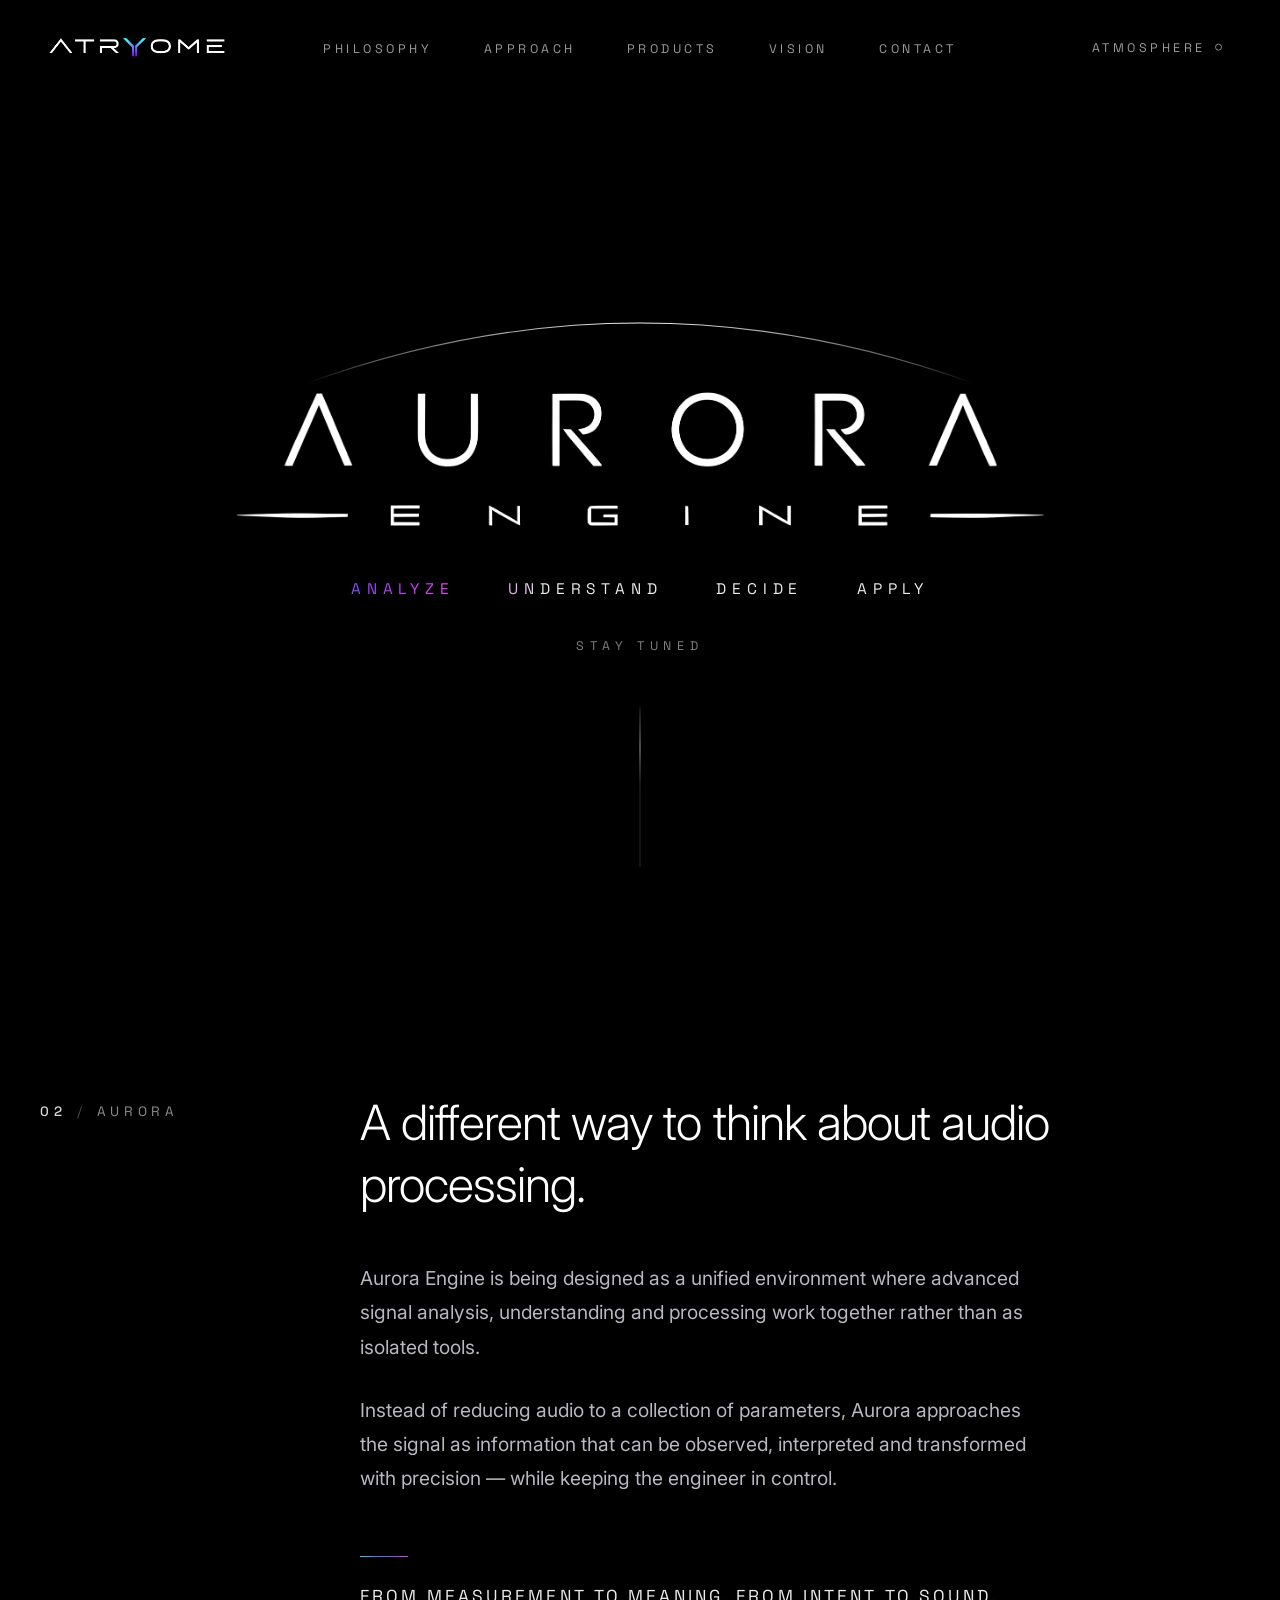
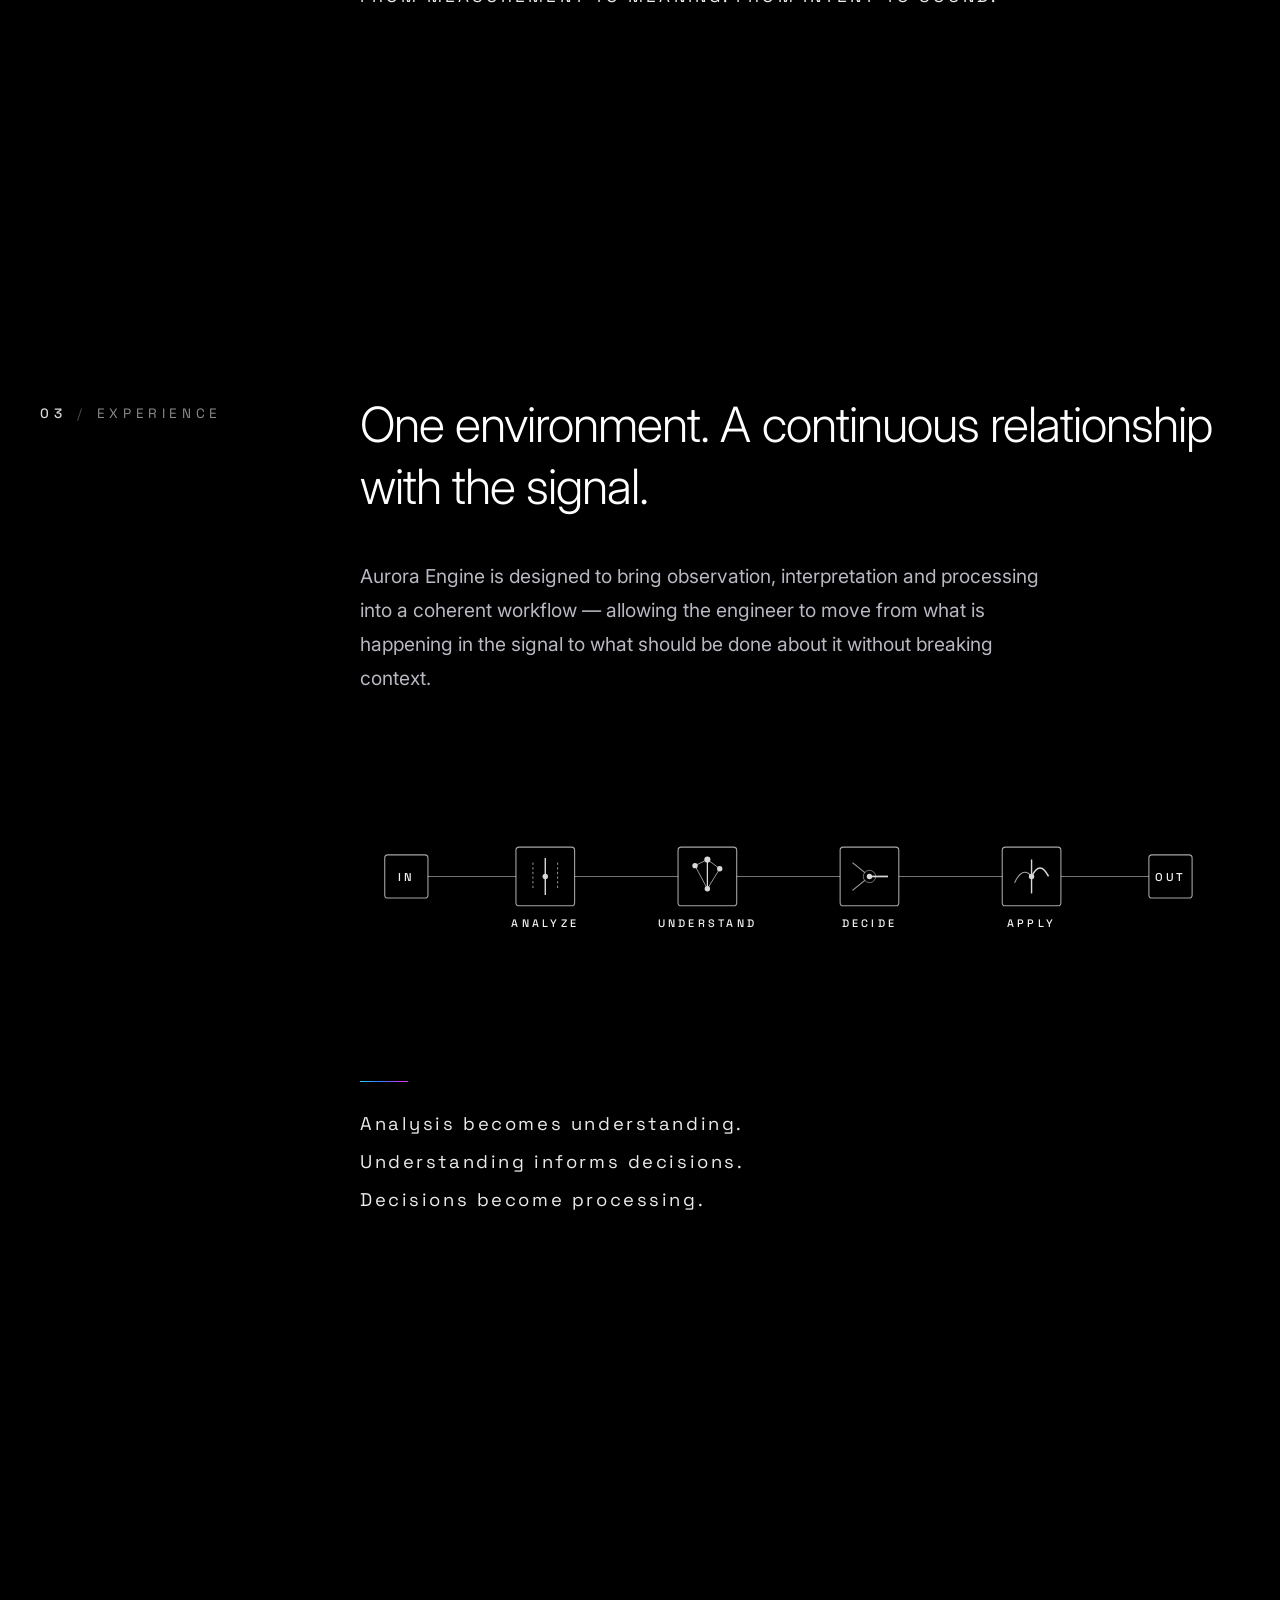
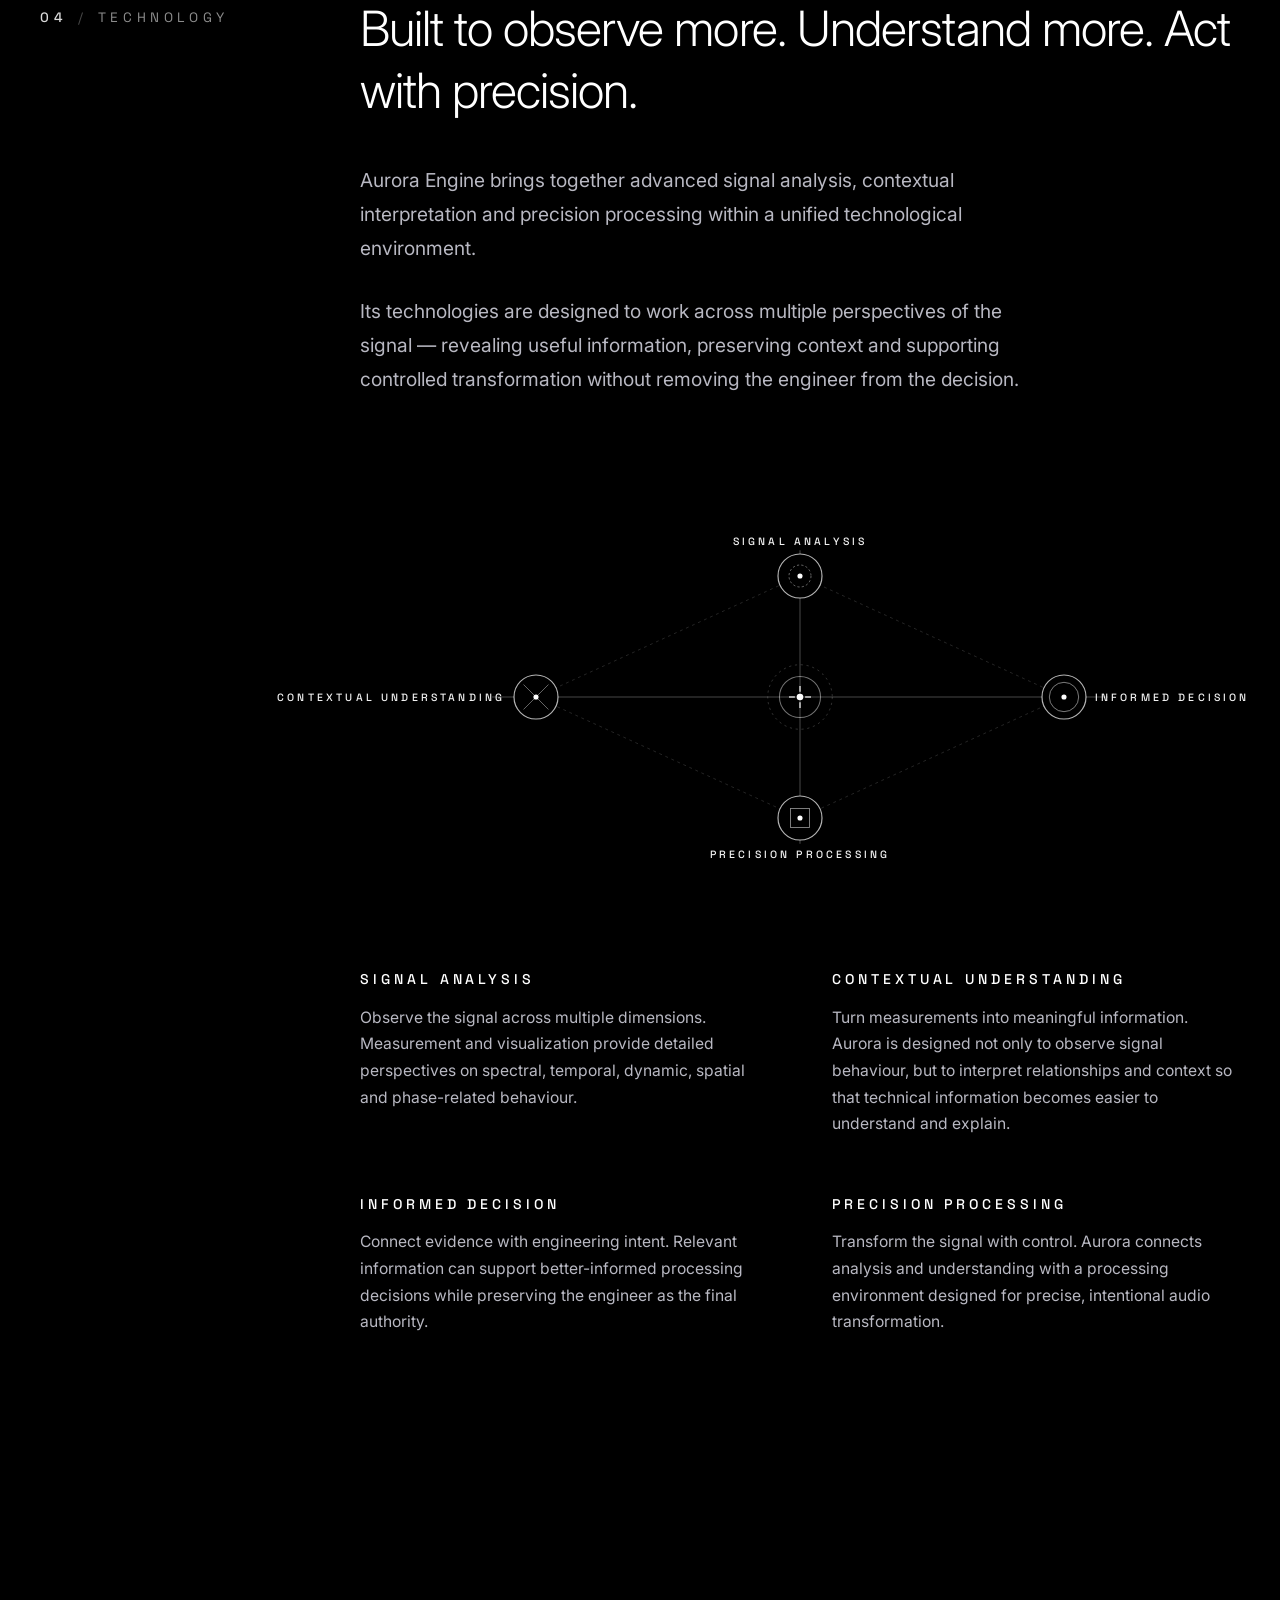
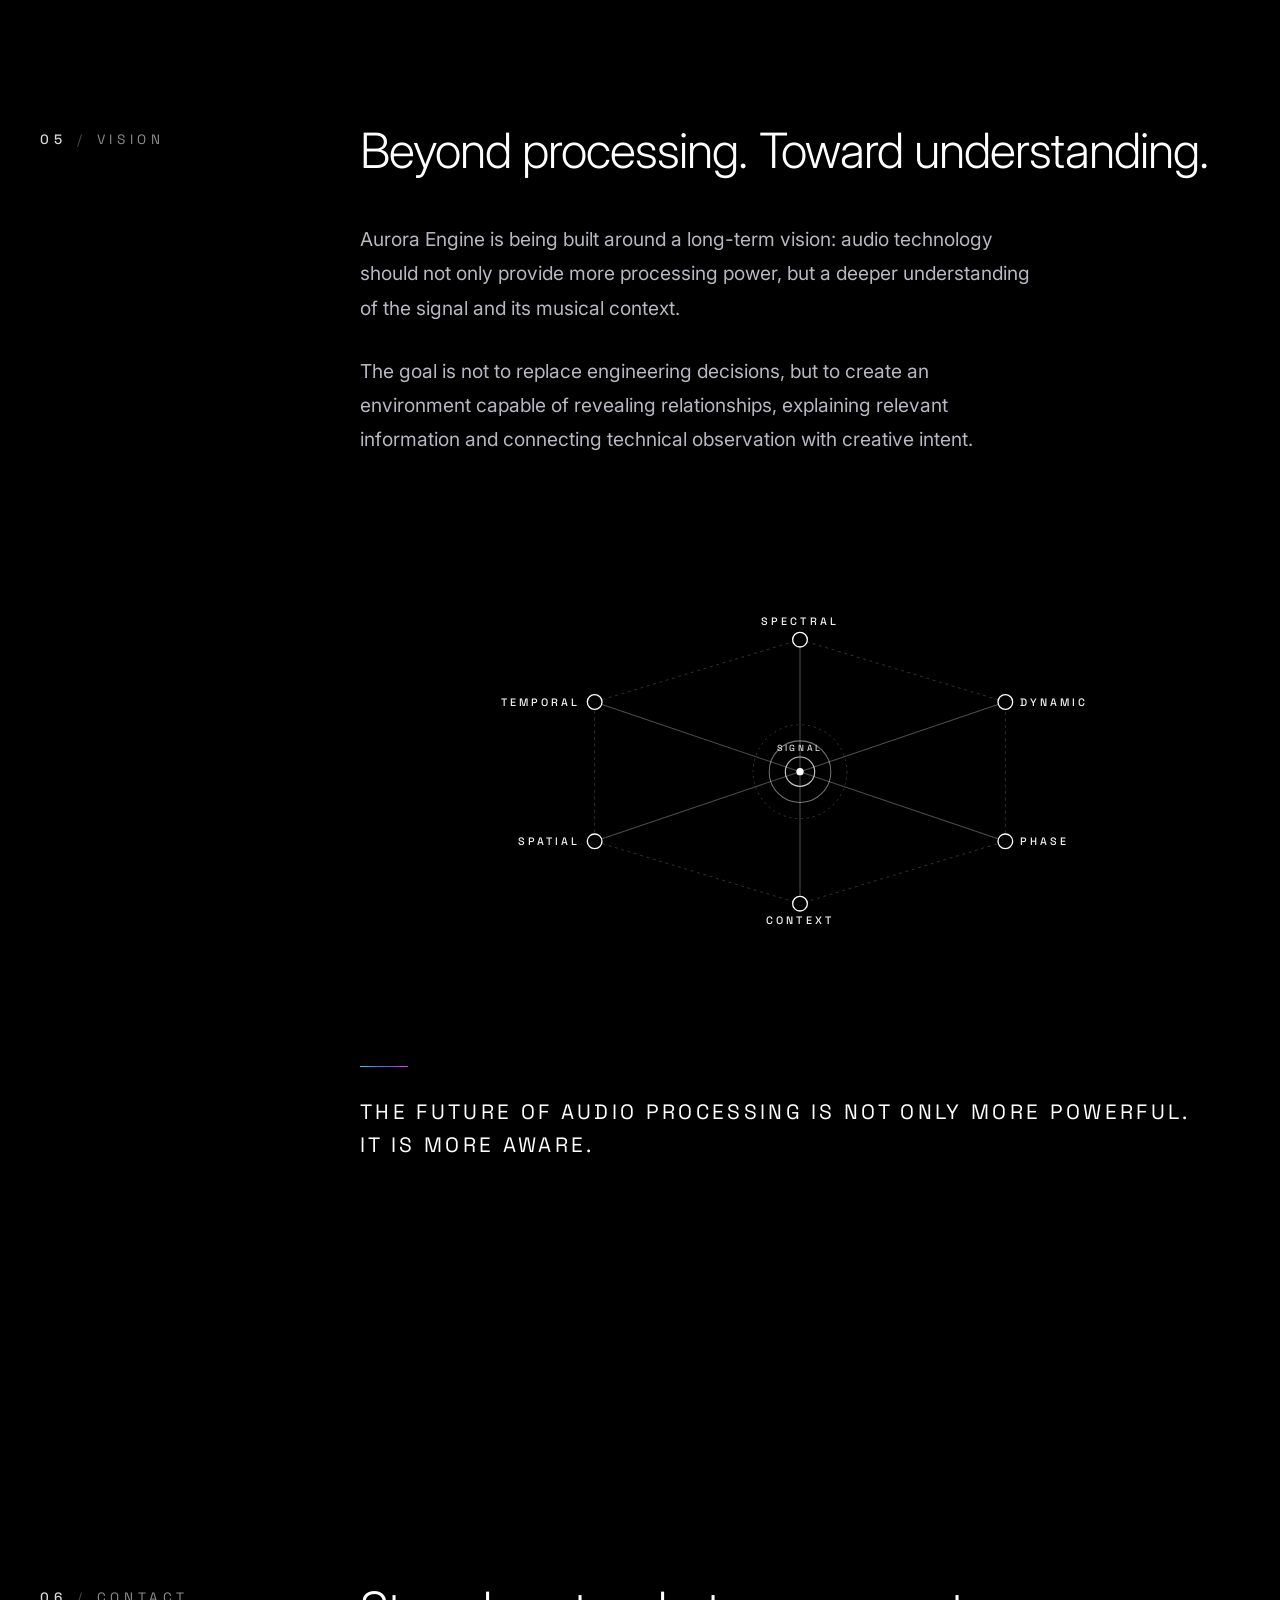
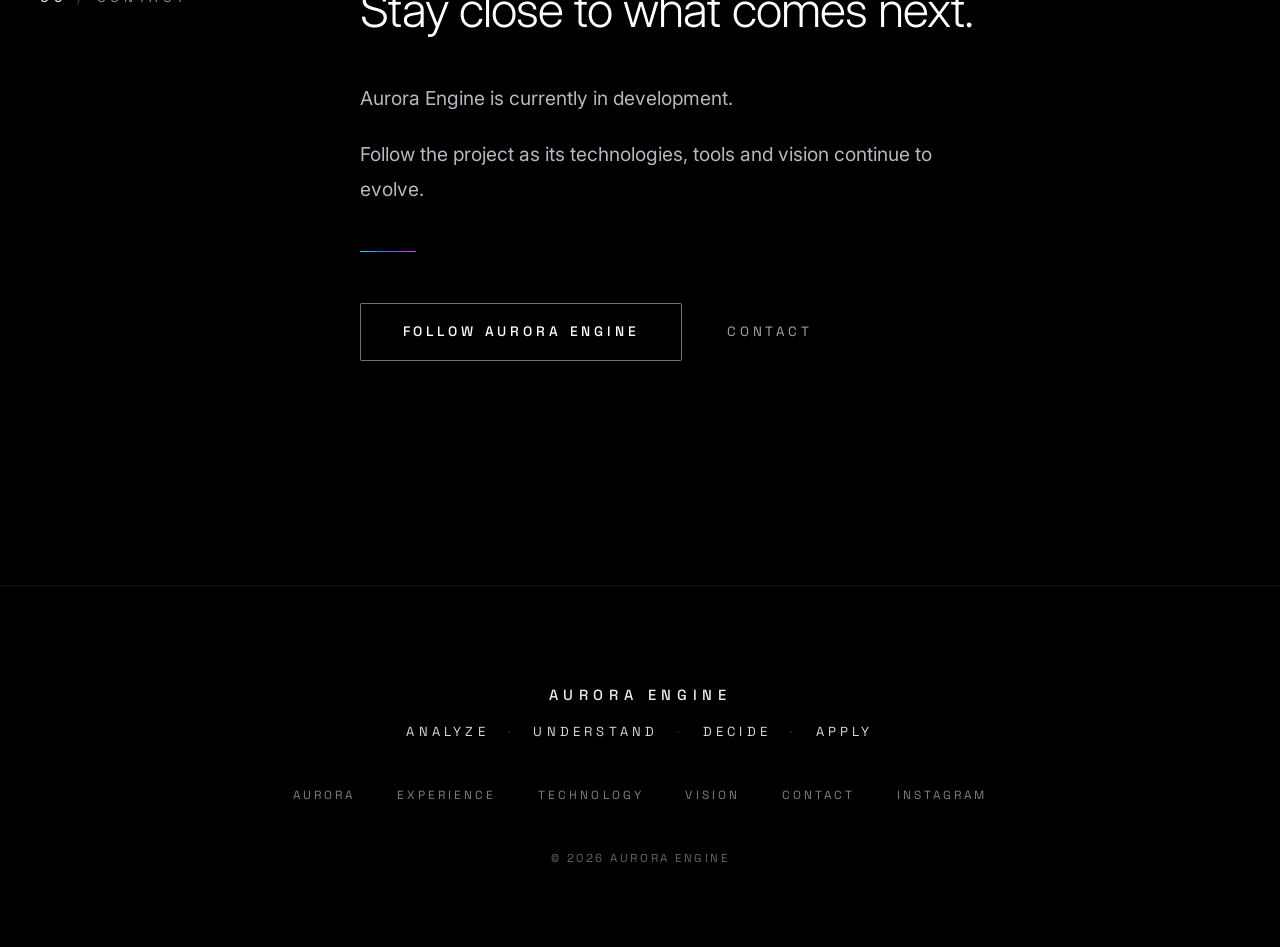
==== aurora/index.html @ f0d24856 "[ATRYOME-WEB-0003] Finalize Aurora global header consistency" ====
<!DOCTYPE html>
<html lang="en">
<head>
  <meta charset="UTF-8">
  <meta name="viewport" content="width=device-width, initial-scale=1.0">
  <title>Aurora Engine — Professional Audio Processing Platform</title>
  <meta name="description" content="Aurora Engine is an advanced professional audio processing platform combining processing, signal understanding, decision support, visualization, and control.">
  <meta name="theme-color" content="#000000">
  <link rel="canonical" href="https://atryome.com/aurora/">

  <!-- Brand Favicon & Touch Icons -->
  <link rel="icon" type="image/svg+xml" href="../assets/brand/favicon.svg">
  <link rel="icon" type="image/x-icon" href="../assets/brand/favicon.ico">
  <link rel="apple-touch-icon" sizes="180x180" href="../assets/brand/apple-touch-icon.png">

  <!-- Open Graph / Social Media Preview -->
  <meta property="og:type" content="website">
  <meta property="og:title" content="Aurora Engine — Professional Audio Processing Platform">
  <meta property="og:description" content="Aurora Engine is an advanced professional audio processing platform combining processing, signal understanding, decision support, visualization, and control.">
  <meta property="og:url" content="https://atryome.com/aurora/">
  <meta property="og:image" content="https://atryome.com/assets/brand/og-preview-aurora-engine.png">
  <meta property="og:site_name" content="Aurora Engine">

  <!-- Twitter / X Card -->
  <meta name="twitter:card" content="summary_large_image">
  <meta name="twitter:title" content="Aurora Engine — Professional Audio Processing Platform">
  <meta name="twitter:description" content="Aurora Engine is an advanced professional audio processing platform combining processing, signal understanding, decision support, visualization, and control.">
  <meta name="twitter:image" content="https://atryome.com/assets/brand/og-preview-aurora-engine.png">

  <!-- Schema.org JSON-LD Structured Data -->
  <script type="application/ld+json">
  {
    "@context": "https://schema.org",
    "@graph": [
      {
        "@type": "SoftwareApplication",
        "@id": "https://atryome.com/aurora/#application",
        "name": "Aurora Engine",
        "url": "https://atryome.com/aurora/",
        "applicationCategory": "MultimediaApplication",
        "operatingSystem": "All",
        "author": {
          "@type": "Organization",
          "name": "ATRYOME",
          "url": "https://atryome.com/"
        },
        "description": "Aurora Engine is an advanced professional audio processing platform by ATRYOME."
      }
    ]
  }
  </script>
  
  <!-- Modern Precision Typography -->
  <link rel="preconnect" href="https://fonts.googleapis.com">
  <link rel="preconnect" href="https://fonts.gstatic.com" crossorigin>
  <link href="https://fonts.googleapis.com/css2?family=Inter:wght@300;400;500;600&family=Space+Grotesk:wght@300;400;500&display=swap" rel="stylesheet">
  
  <!-- Main Styling -->
  <link rel="stylesheet" href="../css/style.css">
</head>
<body class="is-loading aurora-homepage">

  <!-- Native Ambient Atmosphere Audio Element -->
  <audio id="aurora-audio-player" src="../assets/audio/Aurora%20sound%2001.mp3" preload="metadata" loop aria-hidden="true"></audio>

  <!-- LAYER 07: Global ATRYOME Navigation Foundation -->
  <header class="site-header corp-header" id="site-header">
    <div class="header-container">

      <a href="../"
         class="header-brand-link"
         aria-label="ATRYOME Corporate Home">
        <img
          src="../assets/logo/atryome-logo-hd.png"
          alt="ATRYOME"
          class="header-logo-img corp-header-logo">
      </a>

      <nav class="main-nav" aria-label="Global Corporate Navigation">
        <ul class="nav-list">
          <li><a href="../#philosophy" class="nav-link">PHILOSOPHY</a></li>
          <li><a href="../#approach" class="nav-link">APPROACH</a></li>
          <li><a href="../#products" class="nav-link">PRODUCTS</a></li>
          <li><a href="../#vision" class="nav-link">VISION</a></li>
          <li><a href="../#contact" class="nav-link">CONTACT</a></li>
        </ul>
      </nav>

      <div class="header-atmosphere-wrap">
        <button id="atmosphere-toggle" class="atmosphere-control" aria-pressed="false" aria-label="Toggle ATMOSPHERE audio backdrop">
          <span class="atmosphere-label">ATMOSPHERE</span>
          <span class="atmosphere-dot" aria-hidden="true"></span>
        </button>
      </div>

    </div>
  </header>

  <main id="main-content">
    <!-- Visually-Hidden Accessible Document Title -->
    <h1 class="sr-only">Aurora Engine — Professional Audio Technology Platform</h1>

    <!-- HERO SECTION (FROZEN REFERENCE v1.0) -->
    <section class="hero-section" id="hero">
      
      <!-- PURE BLACK ENVIRONMENT -->

      <div class="hero-container">
        <!-- Unified Hero Brand Architecture -->
        <div class="hero-lockup">
          
          <!-- Native Web SVG Arc (Precision Alignment & Left-to-Right Energy Wave) -->
          <div class="hero-arc-container">
            <svg class="hero-native-arc-svg" viewBox="0 0 800 160" preserveAspectRatio="xMidYMin meet" aria-hidden="true">
              <defs>
                <!-- 1. White/Silver Base Structural Arc Gradient -->
                <linearGradient id="arcBaseWhiteGradient" x1="0%" y1="0%" x2="100%" y2="0%">
                  <stop offset="0%" stop-color="#ffffff" stop-opacity="0" />
                  <stop offset="10%" stop-color="#ffffff" stop-opacity="0.35" />
                  <stop offset="50%" stop-color="#ffffff" stop-opacity="0.95" />
                  <stop offset="90%" stop-color="#ffffff" stop-opacity="0.35" />
                  <stop offset="100%" stop-color="#ffffff" stop-opacity="0" />
                </linearGradient>

                <!-- 2. Left-to-Right Moving Spectral Energy Wave Gradient (SMIL Hardware Animated) -->
                <linearGradient id="arcEnergyWaveGradient" x1="0%" y1="0%" x2="100%" y2="0%">
                  <stop offset="0%" stop-color="#ffffff" stop-opacity="0" />
                  <stop offset="25%" stop-color="#38cdf0" stop-opacity="0.90" />
                  <stop offset="42%" stop-color="#2b7fff" stop-opacity="0.95" />
                  <stop offset="58%" stop-color="#9d42f5" stop-opacity="0.95" />
                  <stop offset="75%" stop-color="#e042f5" stop-opacity="0.85" />
                  <stop offset="100%" stop-color="#ffffff" stop-opacity="0" />
                  <animateTransform 
                    attributeName="gradientTransform" 
                    type="translate" 
                    from="-800 0" 
                    to="800 0" 
                    dur="8s" 
                    repeatCount="indefinite" />
                </linearGradient>
              </defs>

              <!-- Base Precision White/Silver Arc Core (1.2px) -->
              <path d="M 40,145 Q 400,15 760,145" 
                    fill="none" 
                    stroke="url(#arcBaseWhiteGradient)" 
                    stroke-width="1.2" 
                    stroke-linecap="round" />

              <!-- Traveling Left-to-Right Auroral Energy Wave (1.5px) -->
              <path d="M 40,145 Q 400,15 760,145" 
                    fill="none" 
                    stroke="url(#arcEnergyWaveGradient)" 
                    stroke-width="1.5" 
                    stroke-linecap="round" />
            </svg>
          </div>

          <!-- Official LOGO AURORA HD Derived Transparent Asset -->
          <div class="hero-logo-wrapper">
            <img 
              src="../assets/logo/aurora-engine-logo-hd-transparent.png" 
              alt="Aurora Engine" 
              class="hero-logo-img"
              width="3730" 
              height="667"
              loading="eager"
              fetchpriority="high"
            >
          </div>

          <!-- Conceptual Brand Signature -->
          <div class="hero-signature-block" id="hero-signature">
            <div class="signature-line" aria-label="Analyze, Understand, Decide, Apply">
              <span class="sig-word">ANALYZE</span>
              <span class="sig-dot" aria-hidden="true">·</span>
              <span class="sig-word">UNDERSTAND</span>
              <span class="sig-dot" aria-hidden="true">·</span>
              <span class="sig-word">DECIDE</span>
              <span class="sig-dot" aria-hidden="true">·</span>
              <span class="sig-word">APPLY</span>
            </div>
          </div>

          <!-- STAY TUNED -->
          <div class="hero-stay-tuned" id="hero-stay-tuned">
            <span class="stay-tuned-text">STAY TUNED</span>
          </div>

        </div>

        <!-- Minimal Continuation Indicator Line -->
        <div class="hero-scroll-indicator" id="scroll-indicator">
          <a href="#aurora" class="scroll-link" aria-label="Scroll to continue">
            <div class="scroll-line-wrap">
              <span class="scroll-line"></span>
            </div>
          </a>
        </div>
      </div>
    </section>

    <!-- SECTION 02 — AURORA (PRODUCT VISION v1 R1) -->
    <section class="section-aurora" id="aurora" aria-label="Aurora Product Vision">
      <div class="section-container">
        
        <!-- Editorial Architectural Layout Grid -->
        <div class="aurora-grid">
          
          <!-- Left Column: Section Index Meta -->
          <div class="aurora-meta">
            <span class="section-number">02</span>
            <span class="section-divider" aria-hidden="true">/</span>
            <span class="section-label">AURORA</span>
          </div>

          <!-- Right Column: Authoritative Editorial Narrative -->
          <div class="aurora-content">
            <!-- Headline -->
            <h2 class="aurora-headline">
              A different way to think about audio processing.
            </h2>

            <!-- Body Paragraphs -->
            <div class="aurora-body">
              <p>
                Aurora Engine is being designed as a unified environment where advanced signal analysis, understanding and processing work together rather than as isolated tools.
              </p>
              <p>
                Instead of reducing audio to a collection of parameters, Aurora approaches the signal as information that can be observed, interpreted and transformed with precision — while keeping the engineer in control.
              </p>
            </div>

            <!-- Conceptual Signature Line -->
            <div class="aurora-conceptual-block">
              <div class="conceptual-accent-line" aria-hidden="true"></div>
              <p class="conceptual-line">
                From measurement to meaning. From intent to sound.
              </p>
            </div>
          </div>

        </div>

      </div>
    </section>

    <!-- SECTION 03 — EXPERIENCE (PRECISION SIGNAL CHAIN v1 R7 SCALE PASS) -->
    <section class="section-experience" id="experience" aria-label="Aurora Experience">
      <div class="section-container">
        
        <!-- Editorial Architectural Layout Grid -->
        <div class="experience-grid">
          
          <!-- Left Column: Section Index Meta -->
          <div class="experience-meta">
            <span class="section-number">03</span>
            <span class="section-divider" aria-hidden="true">/</span>
            <span class="section-label">EXPERIENCE</span>
          </div>

          <!-- Right Column: Narrative & Enlarged Precision Signal Chain Schematic -->
          <div class="experience-content">
            <!-- Headline -->
            <h2 class="experience-headline">
              One environment. A continuous relationship with the signal.
            </h2>

            <!-- Body Paragraph -->
            <div class="experience-body">
              <p>
                Aurora Engine is designed to bring observation, interpretation and processing into a coherent workflow — allowing the engineer to move from what is happening in the signal to what should be done about it without breaking context.
              </p>
            </div>

            <!-- Precision Signal Chain Schematic Area (R7: 60% Scale & Authority Boost) -->
            <div class="experience-diagram-wrapper" aria-label="Precision Signal Chain Schematic: IN to Analyze to Understand to Decide to Apply to OUT">
              
              <!-- Desktop / Tablet Horizontal Precision Schematic -->
              <div class="diagram-desktop-view">
                <svg class="schematic-svg" viewBox="0 0 1140 240" preserveAspectRatio="xMidYMid meet" aria-hidden="true">
                  <defs>
                    <!-- Localized Animated Energy Impulse Gradient (Left -> Right) -->
                    <linearGradient id="schematicEnergyPacket" x1="0%" y1="0%" x2="100%" y2="0%">
                      <stop offset="0%" stop-color="#ffffff" stop-opacity="0" />
                      <stop offset="15%" stop-color="#38cdf0" stop-opacity="0.95" />
                      <stop offset="38%" stop-color="#2b7fff" stop-opacity="1" />
                      <stop offset="62%" stop-color="#9d42f5" stop-opacity="1" />
                      <stop offset="85%" stop-color="#e042f5" stop-opacity="0.95" />
                      <stop offset="100%" stop-color="#ffffff" stop-opacity="0" />
                      <animateTransform 
                        attributeName="gradientTransform" 
                        type="translate" 
                        from="-1140 0" 
                        to="1140 0" 
                        dur="9s" 
                        repeatCount="indefinite" />
                    </linearGradient>
                  </defs>

                  <!-- 1. Base Conductor Line (1.5px Silver Schematic Conductor) -->
                  <line x1="60" y1="90" x2="1050" y2="90" stroke="rgba(255, 255, 255, 0.45)" stroke-width="1.5" />

                  <!-- 2. Traveling Localized Energy Impulse Line (2.8px Spectral Pulse Overlay) -->
                  <line x1="60" y1="90" x2="1050" y2="90" stroke="url(#schematicEnergyPacket)" stroke-width="2.8" />

                  <!-- NODE 1: TERMINAL [ IN ] (x = 60, y = 90) -->
                  <g class="schematic-node node-terminal node-in" transform="translate(60, 90)">
                    <rect x="-28" y="-28" width="56" height="56" rx="4" fill="#000000" stroke="rgba(255, 255, 255, 0.65)" stroke-width="1.4" />
                    <text x="0" y="6" text-anchor="middle" class="terminal-text">IN</text>
                  </g>

                  <!-- NODE 2: PROCESSOR [ ANALYZE ] (x = 240, y = 90) -->
                  <g class="schematic-node node-processor stage-analyze" transform="translate(240, 90)">
                    <rect x="-38" y="-38" width="76" height="76" rx="4" fill="#000000" class="processor-box r7-analyze-box" stroke="rgba(255, 255, 255, 0.65)" stroke-width="1.4" />
                    <!-- Abstract Micro-Glyph: Enlarged Sampling Traces -->
                    <g class="micro-glyph r7-analyze-glyph">
                      <line x1="-16" y1="-18" x2="-16" y2="18" stroke="rgba(255,255,255,0.75)" stroke-dasharray="3,3" stroke-width="1.2" />
                      <line x1="0" y1="-24" x2="0" y2="24" stroke="#ffffff" stroke-width="1.8" />
                      <line x1="16" y1="-18" x2="16" y2="18" stroke="rgba(255,255,255,0.75)" stroke-dasharray="3,3" stroke-width="1.2" />
                      <circle r="3.5" cx="0" cy="0" fill="#ffffff" />
                    </g>
                    <text x="0" y="65" text-anchor="middle" class="stage-label">ANALYZE</text>
                  </g>

                  <!-- NODE 3: PROCESSOR [ UNDERSTAND ] (x = 450, y = 90) -->
                  <g class="schematic-node node-processor stage-understand" transform="translate(450, 90)">
                    <rect x="-38" y="-38" width="76" height="76" rx="4" fill="#000000" class="processor-box r7-understand-box" stroke="rgba(255, 255, 255, 0.65)" stroke-width="1.4" />
                    <!-- Abstract Micro-Glyph: Enlarged Relational Network -->
                    <g class="micro-glyph r7-understand-glyph">
                      <line x1="-16" y1="-14" x2="0" y2="-22" stroke="rgba(255,255,255,0.75)" stroke-width="1.2" />
                      <line x1="0" y1="-22" x2="16" y2="-10" stroke="rgba(255,255,255,0.75)" stroke-width="1.2" />
                      <line x1="-16" y1="-14" x2="0" y2="16" stroke="rgba(255,255,255,0.75)" stroke-width="1.2" />
                      <line x1="16" y1="-10" x2="0" y2="16" stroke="rgba(255,255,255,0.75)" stroke-width="1.2" />
                      <line x1="0" y1="-22" x2="0" y2="16" stroke="#ffffff" stroke-width="1.6" />
                      <circle r="3.5" cx="-16" cy="-14" fill="#ffffff" />
                      <circle r="4" cx="0" cy="-22" fill="#ffffff" />
                      <circle r="3.5" cx="16" cy="-10" fill="#ffffff" />
                      <circle r="3.5" cx="0" cy="16" fill="#ffffff" />
                    </g>
                    <text x="0" y="65" text-anchor="middle" class="stage-label">UNDERSTAND</text>
                  </g>

                  <!-- NODE 4: PROCESSOR [ DECIDE ] (x = 660, y = 90) -->
                  <g class="schematic-node node-processor stage-decide" transform="translate(660, 90)">
                    <rect x="-38" y="-38" width="76" height="76" rx="4" fill="#000000" class="processor-box r7-decide-box" stroke="rgba(255, 255, 255, 0.65)" stroke-width="1.4" />
                    <!-- Abstract Micro-Glyph: Enlarged Vector Focus -->
                    <g class="micro-glyph r7-decide-glyph">
                      <line x1="-22" y1="-18" x2="-6" y2="-5" stroke="rgba(255,255,255,0.75)" stroke-width="1.4" />
                      <line x1="-22" y1="18" x2="-6" y2="5" stroke="rgba(255,255,255,0.75)" stroke-width="1.4" />
                      <line x1="0" y1="0" x2="24" y2="0" stroke="#ffffff" stroke-width="2.2" />
                      <circle r="8" cx="0" cy="0" fill="none" stroke="rgba(255,255,255,0.55)" stroke-width="1.2" />
                      <circle r="3.5" cx="0" cy="0" fill="#ffffff" />
                    </g>
                    <text x="0" y="65" text-anchor="middle" class="stage-label">DECIDE</text>
                  </g>

                  <!-- NODE 5: PROCESSOR [ APPLY ] (x = 870, y = 90) -->
                  <g class="schematic-node node-processor stage-apply" transform="translate(870, 90)">
                    <rect x="-38" y="-38" width="76" height="76" rx="4" fill="#000000" class="processor-box r7-apply-box" stroke="rgba(255, 255, 255, 0.65)" stroke-width="1.4" />
                    <!-- Abstract Micro-Glyph: Enlarged Transformation Boundary -->
                    <g class="micro-glyph r7-apply-glyph">
                      <path d="M -22,8 Q -11,-14 0,0" fill="none" stroke="rgba(255,255,255,0.75)" stroke-width="1.4" />
                      <line x1="0" y1="-22" x2="0" y2="22" stroke="#ffffff" stroke-width="1.8" />
                      <path d="M 0,0 Q 11,-22 22,0" fill="none" stroke="#ffffff" stroke-width="2.0" />
                      <circle r="3.5" cx="0" cy="0" fill="#ffffff" />
                    </g>
                    <text x="0" y="65" text-anchor="middle" class="stage-label">APPLY</text>
                  </g>

                  <!-- NODE 6: TERMINAL [ OUT ] (x = 1050, y = 90) -->
                  <g class="schematic-node node-terminal node-out" transform="translate(1050, 90)">
                    <rect x="-28" y="-28" width="56" height="56" rx="4" fill="#000000" stroke="rgba(255, 255, 255, 0.65)" stroke-width="1.4" />
                    <text x="0" y="6" text-anchor="middle" class="terminal-text">OUT</text>
                  </g>
                </svg>
              </div>

              <!-- Mobile Responsive Vertical Schematic View (Top -> Bottom) -->
              <div class="diagram-mobile-view">
                <div class="mobile-schematic-chain">
                  <!-- IN -->
                  <div class="mobile-terminal-node"><span class="m-terminal-txt">IN</span></div>
                  <div class="mobile-conductor-line"><span class="m-conductor-pulse"></span></div>
                  
                  <!-- ANALYZE -->
                  <div class="mobile-processor-node">
                    <div class="m-processor-box">
                      <svg viewBox="-28 -28 56 56" width="32" height="32">
                        <line x1="0" y1="-18" x2="0" y2="18" stroke="#fff" stroke-width="1.8"/>
                        <circle r="3" cx="0" cy="0" fill="#fff"/>
                      </svg>
                    </div>
                    <span class="m-processor-label">ANALYZE</span>
                  </div>
                  
                  <div class="mobile-conductor-line"><span class="m-conductor-pulse"></span></div>
                  
                  <!-- UNDERSTAND -->
                  <div class="mobile-processor-node">
                    <div class="m-processor-box">
                      <svg viewBox="-28 -28 56 56" width="32" height="32">
                        <line x1="0" y1="-18" x2="0" y2="14" stroke="#fff" stroke-width="1.6"/>
                        <circle r="3.5" cx="0" cy="-18" fill="#fff"/>
                        <circle r="3" cx="-12" cy="0" fill="#fff"/>
                        <circle r="3" cx="12" cy="0" fill="#fff"/>
                      </svg>
                    </div>
                    <span class="m-processor-label">UNDERSTAND</span>
                  </div>

                  <div class="mobile-conductor-line"><span class="m-conductor-pulse"></span></div>
                  
                  <!-- DECIDE -->
                  <div class="mobile-processor-node">
                    <div class="m-processor-box">
                      <svg viewBox="-28 -28 56 56" width="32" height="32">
                        <line x1="-16" y1="-14" x2="-4" y2="-4" stroke="#fff" stroke-width="1.4"/>
                        <line x1="0" y1="0" x2="18" y2="0" stroke="#fff" stroke-width="2.0"/>
                        <circle r="3" cx="0" cy="0" fill="#fff"/>
                      </svg>
                    </div>
                    <span class="m-processor-label">DECIDE</span>
                  </div>

                  <div class="mobile-conductor-line"><span class="m-conductor-pulse"></span></div>
                  
                  <!-- APPLY -->
                  <div class="mobile-processor-node">
                    <div class="m-processor-box">
                      <svg viewBox="-28 -28 56 56" width="32" height="32">
                        <line x1="0" y1="-18" x2="0" y2="18" stroke="#fff" stroke-width="1.8"/>
                        <path d="M 0,0 Q 10,-18 18,0" fill="none" stroke="#fff" stroke-width="1.8"/>
                        <circle r="3" cx="0" cy="0" fill="#fff"/>
                      </svg>
                    </div>
                    <span class="m-processor-label">APPLY</span>
                  </div>

                  <div class="mobile-conductor-line"><span class="m-conductor-pulse"></span></div>
                  <!-- OUT -->
                  <div class="mobile-terminal-node"><span class="m-terminal-txt">OUT</span></div>
                </div>
              </div>

            </div>

            <!-- Conceptual Sequence Conclusion Block -->
            <div class="experience-sequence-block">
              <div class="sequence-accent-line" aria-hidden="true"></div>
              <div class="sequence-list">
                <p class="sequence-item">Analysis becomes understanding.</p>
                <p class="sequence-item">Understanding informs decisions.</p>
                <p class="sequence-item">Decisions become processing.</p>
              </div>
            </div>

          </div>

        </div>

      </div>
    </section>

    <!-- SECTION 04 — TECHNOLOGY (TECHNOLOGY LANDSCAPE v1 R1 PASS) -->
    <section class="section-technology" id="technology" aria-label="Aurora Technology Landscape">
      <div class="section-container">
        
        <!-- Editorial Architectural Layout Grid -->
        <div class="technology-grid">
          
          <!-- Left Column: Section Index Meta -->
          <div class="technology-meta">
            <span class="section-number">04</span>
            <span class="section-divider" aria-hidden="true">/</span>
            <span class="section-label">TECHNOLOGY</span>
          </div>

          <!-- Right Column: Authoritative Public Copy & Technology Field Composition -->
          <div class="technology-content">
            <!-- Headline -->
            <h2 class="technology-headline">
              Built to observe more. Understand more. Act with precision.
            </h2>

            <!-- Body Paragraphs -->
            <div class="technology-body">
              <p>
                Aurora Engine brings together advanced signal analysis, contextual interpretation and precision processing within a unified technological environment.
              </p>
              <p>
                Its technologies are designed to work across multiple perspectives of the signal — revealing useful information, preserving context and supporting controlled transformation without removing the engineer from the decision.
              </p>
            </div>

            <!-- Abstract Technology Field Vector Composition (Desktop/Tablet Footprint: 1200px / R1 +22% Scale Boost) -->
            <div class="technology-field-wrapper" aria-label="Abstract Technology Field: Signal Analysis, Contextual Understanding, Informed Decision, Precision Processing">
              
              <div class="tech-field-desktop-view">
                <svg class="tech-field-svg" viewBox="0 0 1200 480" preserveAspectRatio="xMidYMid meet" aria-hidden="true">
                  <defs>
                    <!-- Asynchronous Transient Spectral Pulse Gradient (Vertical Axis) -->
                    <linearGradient id="techAxisVerticalGradient" x1="0%" y1="0%" x2="0%" y2="100%">
                      <stop offset="0%" stop-color="#38cdf0" stop-opacity="0.85" />
                      <stop offset="50%" stop-color="#2b7fff" stop-opacity="1" />
                      <stop offset="100%" stop-color="#e042f5" stop-opacity="0.85" />
                      <animateTransform 
                        attributeName="gradientTransform" 
                        type="translate" 
                        from="0 -480" 
                        to="0 480" 
                        dur="12s" 
                        repeatCount="indefinite" />
                    </linearGradient>

                    <!-- Asynchronous Transient Spectral Pulse Gradient (Horizontal Axis) -->
                    <linearGradient id="techAxisHorizontalGradient" x1="0%" y1="0%" x2="100%" y2="0%">
                      <stop offset="0%" stop-color="#38cdf0" stop-opacity="0.85" />
                      <stop offset="50%" stop-color="#9d42f5" stop-opacity="1" />
                      <stop offset="100%" stop-color="#e042f5" stop-opacity="0.85" />
                      <animateTransform 
                        attributeName="gradientTransform" 
                        type="translate" 
                        from="-1200 0" 
                        to="1200 0" 
                        dur="14s" 
                        repeatCount="indefinite" />
                    </linearGradient>
                  </defs>

                  <!-- 1. Coordinate Grid Lines & Quadrant Diamond Geometry -->
                  <!-- Quadrant Diamond Boundary -->
                  <polygon points="600,75 960,240 600,405 240,240" fill="none" stroke="rgba(255, 255, 255, 0.16)" stroke-width="1.2" stroke-dasharray="4,5" class="tech-quadrant-diamond" />
                  
                  <!-- Main Reference Coordinate Axes -->
                  <line x1="600" y1="40" x2="600" y2="440" stroke="rgba(255, 255, 255, 0.28)" stroke-width="1.4" />
                  <line x1="180" y1="240" x2="1020" y2="240" stroke="rgba(255, 255, 255, 0.28)" stroke-width="1.4" />

                  <!-- Transient Asynchronous Energy Impulse Overlays -->
                  <line x1="600" y1="40" x2="600" y2="440" stroke="url(#techAxisVerticalGradient)" stroke-width="2.2" />
                  <line x1="180" y1="240" x2="1020" y2="240" stroke="url(#techAxisHorizontalGradient)" stroke-width="2.2" />

                  <!-- 2. CENTRAL AURORA CONVERGENCE REGION (x = 600, y = 240) -->
                  <g class="tech-central-convergence" transform="translate(600, 240)">
                    <circle r="44" fill="none" stroke="rgba(255, 255, 255, 0.22)" stroke-width="1.2" stroke-dasharray="3,5" />
                    <circle r="28" fill="none" stroke="rgba(255, 255, 255, 0.45)" stroke-width="1.4" />
                    <circle r="4.5" fill="#ffffff" />
                    <!-- Precision Coordinate Crosshair Ticks -->
                    <line x1="-15" y1="0" x2="-7" y2="0" stroke="#ffffff" stroke-width="1.6" />
                    <line x1="7" y1="0" x2="15" y2="0" stroke="#ffffff" stroke-width="1.6" />
                    <line x1="0" y1="-15" x2="0" y2="-7" stroke="#ffffff" stroke-width="1.6" />
                    <line x1="0" y1="7" x2="0" y2="15" stroke="#ffffff" stroke-width="1.6" />
                  </g>

                  <!-- 3. TERRITORY 01: SIGNAL ANALYSIS (TOP: x = 600, y = 75) -->
                  <g class="tech-node node-analysis" transform="translate(600, 75)">
                    <circle r="30" fill="#000000" stroke="rgba(255, 255, 255, 0.70)" stroke-width="1.6" class="tech-node-circle circle-analysis" />
                    <circle r="15" fill="none" stroke="rgba(255, 255, 255, 0.45)" stroke-dasharray="3,3" stroke-width="1.2" />
                    <circle r="3.5" fill="#ffffff" />
                    <!-- Territory Title -->
                    <text x="0" y="-42" text-anchor="middle" class="tech-territory-title">SIGNAL ANALYSIS</text>
                  </g>

                  <!-- 4. TERRITORY 02: CONTEXTUAL UNDERSTANDING (LEFT: x = 240, y = 240) -->
                  <g class="tech-node node-understanding" transform="translate(240, 240)">
                    <circle r="30" fill="#000000" stroke="rgba(255, 255, 255, 0.70)" stroke-width="1.6" class="tech-node-circle circle-understanding" />
                    <line x1="-17" y1="-17" x2="17" y2="17" stroke="rgba(255, 255, 255, 0.45)" stroke-width="1.2" />
                    <line x1="-17" y1="17" x2="17" y2="-17" stroke="rgba(255, 255, 255, 0.45)" stroke-width="1.2" />
                    <circle r="3.5" fill="#ffffff" />
                    <!-- Territory Title -->
                    <text x="-42" y="6" text-anchor="end" class="tech-territory-title">CONTEXTUAL UNDERSTANDING</text>
                  </g>

                  <!-- 5. TERRITORY 03: INFORMED DECISION (RIGHT: x = 960, y = 240) -->
                  <g class="tech-node node-decision" transform="translate(960, 240)">
                    <circle r="30" fill="#000000" stroke="rgba(255, 255, 255, 0.70)" stroke-width="1.6" class="tech-node-circle circle-decision" />
                    <circle r="20" fill="none" stroke="rgba(255, 255, 255, 0.55)" stroke-width="1.2" />
                    <circle r="3.5" fill="#ffffff" />
                    <!-- Territory Title -->
                    <text x="42" y="6" text-anchor="start" class="tech-territory-title">INFORMED DECISION</text>
                  </g>

                  <!-- 6. TERRITORY 04: PRECISION PROCESSING (BOTTOM: x = 600, y = 405) -->
                  <g class="tech-node node-processing" transform="translate(600, 405)">
                    <circle r="30" fill="#000000" stroke="rgba(255, 255, 255, 0.70)" stroke-width="1.6" class="tech-node-circle circle-processing" />
                    <rect x="-13" y="-13" width="26" height="26" fill="none" stroke="rgba(255, 255, 255, 0.55)" stroke-width="1.2" />
                    <circle r="3.5" fill="#ffffff" />
                    <!-- Territory Title -->
                    <text x="0" y="54" text-anchor="middle" class="tech-territory-title">PRECISION PROCESSING</text>
                  </g>
                </svg>
              </div>

              <!-- Mobile Responsive Vertical Territory Sequence -->
              <div class="tech-field-mobile-view">
                <div class="mobile-tech-sequence">
                  <!-- Territory 1: SIGNAL ANALYSIS -->
                  <div class="mobile-tech-item">
                    <div class="m-tech-anchor"><span class="m-anchor-dot"></span></div>
                    <div class="m-tech-info">
                      <h3 class="m-tech-title">SIGNAL ANALYSIS</h3>
                      <p class="m-tech-desc">Observe the signal across multiple dimensions. Measurement and visualization provide detailed perspectives on spectral, temporal, dynamic, spatial and phase-related behaviour.</p>
                    </div>
                  </div>

                  <div class="m-tech-connector"></div>

                  <!-- Territory 2: CONTEXTUAL UNDERSTANDING -->
                  <div class="mobile-tech-item">
                    <div class="m-tech-anchor"><span class="m-anchor-dot"></span></div>
                    <div class="m-tech-info">
                      <h3 class="m-tech-title">CONTEXTUAL UNDERSTANDING</h3>
                      <p class="m-tech-desc">Turn measurements into meaningful information. Aurora is designed not only to observe signal behaviour, but to interpret relationships and context so that technical information becomes easier to understand and explain.</p>
                    </div>
                  </div>

                  <div class="m-tech-connector"></div>

                  <!-- Territory 3: INFORMED DECISION -->
                  <div class="mobile-tech-item">
                    <div class="m-tech-anchor"><span class="m-anchor-dot"></span></div>
                    <div class="m-tech-info">
                      <h3 class="m-tech-title">INFORMED DECISION</h3>
                      <p class="m-tech-desc">Connect evidence with engineering intent. Relevant information can support better-informed processing decisions while preserving the engineer as the final authority.</p>
                    </div>
                  </div>

                  <div class="m-tech-connector"></div>

                  <!-- Territory 4: PRECISION PROCESSING -->
                  <div class="mobile-tech-item">
                    <div class="m-tech-anchor"><span class="m-anchor-dot"></span></div>
                    <div class="m-tech-info">
                      <h3 class="m-tech-title">PRECISION PROCESSING</h3>
                      <p class="m-tech-desc">Transform the signal with control. Aurora connects analysis and understanding with a processing environment designed for precise, intentional audio transformation.</p>
                    </div>
                  </div>
                </div>
              </div>

            </div>

            <!-- Semantic Text Presentation of the Four Territories (Accessible HTML) -->
            <div class="technology-territories-grid">
              <!-- Territory 1: SIGNAL ANALYSIS -->
              <div class="territory-card">
                <h3 class="territory-title">SIGNAL ANALYSIS</h3>
                <p class="territory-desc">
                  Observe the signal across multiple dimensions. Measurement and visualization provide detailed perspectives on spectral, temporal, dynamic, spatial and phase-related behaviour.
                </p>
              </div>

              <!-- Territory 2: CONTEXTUAL UNDERSTANDING -->
              <div class="territory-card">
                <h3 class="territory-title">CONTEXTUAL UNDERSTANDING</h3>
                <p class="territory-desc">
                  Turn measurements into meaningful information. Aurora is designed not only to observe signal behaviour, but to interpret relationships and context so that technical information becomes easier to understand and explain.
                </p>
              </div>

              <!-- Territory 3: INFORMED DECISION -->
              <div class="territory-card">
                <h3 class="territory-title">INFORMED DECISION</h3>
                <p class="territory-desc">
                  Connect evidence with engineering intent. Relevant information can support better-informed processing decisions while preserving the engineer as the final authority.
                </p>
              </div>

              <!-- Territory 4: PRECISION PROCESSING -->
              <div class="territory-card">
                <h3 class="territory-title">PRECISION PROCESSING</h3>
                <p class="territory-desc">
                  Transform the signal with control. Aurora connects analysis and understanding with a processing environment designed for precise, intentional audio transformation.
                </p>
              </div>
            </div>

          </div>

        </div>

      </div>
    </section>

    <!-- SECTION 05 — VISION (EXPANDING CONTEXTUAL PERSPECTIVE FIELD R1 PASS) -->
    <section class="section-vision" id="vision" aria-label="Aurora Long-Term Vision">
      <div class="section-container">
        
        <!-- Editorial Architectural Layout Grid -->
        <div class="vision-grid">
          
          <!-- Left Column: Section Index Meta -->
          <div class="vision-meta">
            <span class="section-number">05</span>
            <span class="section-divider" aria-hidden="true">/</span>
            <span class="section-label">VISION</span>
          </div>

          <!-- Right Column: Narrative & Contextual Perspective Field Visualization -->
          <div class="vision-content">
            <!-- Headline -->
            <h2 class="vision-headline">
              Beyond processing. Toward understanding.
            </h2>

            <!-- Body Paragraphs -->
            <div class="vision-body">
              <p>
                Aurora Engine is being built around a long-term vision: audio technology should not only provide more processing power, but a deeper understanding of the signal and its musical context.
              </p>
              <p>
                The goal is not to replace engineering decisions, but to create an environment capable of revealing relationships, explaining relevant information and connecting technical observation with creative intent.
              </p>
            </div>

            <!-- Expanding Contextual Perspective Field Vector Visualization (R1 +55% Scale & Authority Boost) -->
            <div class="vision-diagram-wrapper" aria-label="Expanding Contextual Perspective Field: Signal Core extending to Spectral, Temporal, Dynamic, Spatial, Phase, and Context observation points">
              
              <div class="vision-desktop-view">
                <svg class="vision-svg" viewBox="0 0 1200 520" preserveAspectRatio="xMidYMid meet" aria-hidden="true">
                  <defs>
                    <!-- Slow Asynchronous Relational Spectral Impulses -->
                    <linearGradient id="visionPulseGradient1" x1="0%" y1="0%" x2="100%" y2="100%">
                      <stop offset="0%" stop-color="#38cdf0" stop-opacity="0" />
                      <stop offset="50%" stop-color="#2b7fff" stop-opacity="0.95" />
                      <stop offset="100%" stop-color="#ffffff" stop-opacity="0" />
                      <animateTransform 
                        attributeName="gradientTransform" 
                        type="translate" 
                        from="-1200 -520" 
                        to="1200 520" 
                        dur="16s" 
                        repeatCount="indefinite" />
                    </linearGradient>

                    <linearGradient id="visionPulseGradient2" x1="100%" y1="0%" x2="0%" y2="100%">
                      <stop offset="0%" stop-color="#9d42f5" stop-opacity="0" />
                      <stop offset="50%" stop-color="#e042f5" stop-opacity="0.95" />
                      <stop offset="100%" stop-color="#ffffff" stop-opacity="0" />
                      <animateTransform 
                        attributeName="gradientTransform" 
                        type="translate" 
                        from="1200 -520" 
                        to="-1200 520" 
                        dur="14s" 
                        repeatCount="indefinite" />
                    </linearGradient>
                  </defs>

                  <!-- 1. Outer Hexagonal Perspective Relational Boundary -->
                  <polygon points="600,80 880,165 880,355 600,440 320,355 320,165" fill="none" stroke="rgba(255, 255, 255, 0.18)" stroke-width="1.4" stroke-dasharray="4,5" />

                  <!-- 2. Radial Rays from Central SIGNAL Core to Outer Perspective Points -->
                  <line x1="600" y1="260" x2="600" y2="80" stroke="rgba(255, 255, 255, 0.30)" stroke-width="1.4" />
                  <line x1="600" y1="260" x2="880" y2="165" stroke="rgba(255, 255, 255, 0.30)" stroke-width="1.4" />
                  <line x1="600" y1="260" x2="880" y2="355" stroke="rgba(255, 255, 255, 0.30)" stroke-width="1.4" />
                  <line x1="600" y1="260" x2="600" y2="440" stroke="rgba(255, 255, 255, 0.30)" stroke-width="1.4" />
                  <line x1="600" y1="260" x2="320" y2="355" stroke="rgba(255, 255, 255, 0.30)" stroke-width="1.4" />
                  <line x1="600" y1="260" x2="320" y2="165" stroke="rgba(255, 255, 255, 0.30)" stroke-width="1.4" />

                  <!-- Transient Relational Impulses -->
                  <line x1="320" y1="165" x2="880" y2="355" stroke="url(#visionPulseGradient1)" stroke-width="2.4" />
                  <line x1="880" y1="165" x2="320" y2="355" stroke="url(#visionPulseGradient2)" stroke-width="2.4" />

                  <!-- 3. CENTRAL SIGNAL CORE (x = 600, y = 260 — HIGH VISUAL AUTHORITY) -->
                  <g class="vision-central-core" transform="translate(600, 260)">
                    <circle r="64" fill="none" stroke="rgba(255, 255, 255, 0.22)" stroke-width="1.2" stroke-dasharray="3,5" class="vision-ring-outer" />
                    <circle r="42" fill="none" stroke="rgba(255, 255, 255, 0.45)" stroke-width="1.4" class="vision-ring-mid" />
                    <circle r="20" fill="none" stroke="rgba(255, 255, 255, 0.75)" stroke-width="1.6" />
                    <circle r="5" fill="#ffffff" />
                    <text x="0" y="-28" text-anchor="middle" class="core-label">SIGNAL</text>
                  </g>

                  <!-- 4. PERSPECTIVE OBSERVATION NODES (r = 10) -->
                  <!-- SPECTRAL (Top: x = 600, y = 80) -->
                  <g class="vision-perspective-node" transform="translate(600, 80)">
                    <circle r="10" fill="#000000" stroke="#ffffff" stroke-width="1.8" />
                    <text x="0" y="-20" text-anchor="middle" class="perspective-label">SPECTRAL</text>
                  </g>

                  <!-- DYNAMIC (Top-Right: x = 880, y = 165) -->
                  <g class="vision-perspective-node" transform="translate(880, 165)">
                    <circle r="10" fill="#000000" stroke="#ffffff" stroke-width="1.8" />
                    <text x="20" y="5" text-anchor="start" class="perspective-label">DYNAMIC</text>
                  </g>

                  <!-- PHASE (Bottom-Right: x = 880, y = 355) -->
                  <g class="vision-perspective-node" transform="translate(880, 355)">
                    <circle r="10" fill="#000000" stroke="#ffffff" stroke-width="1.8" />
                    <text x="20" y="5" text-anchor="start" class="perspective-label">PHASE</text>
                  </g>

                  <!-- CONTEXT (Bottom: x = 600, y = 440) -->
                  <g class="vision-perspective-node" transform="translate(600, 440)">
                    <circle r="10" fill="#000000" stroke="#ffffff" stroke-width="1.8" />
                    <text x="0" y="28" text-anchor="middle" class="perspective-label">CONTEXT</text>
                  </g>

                  <!-- SPATIAL (Bottom-Left: x = 320, y = 355) -->
                  <g class="vision-perspective-node" transform="translate(320, 355)">
                    <circle r="10" fill="#000000" stroke="#ffffff" stroke-width="1.8" />
                    <text x="-20" y="5" text-anchor="end" class="perspective-label">SPATIAL</text>
                  </g>

                  <!-- TEMPORAL (Top-Left: x = 320, y = 165) -->
                  <g class="vision-perspective-node" transform="translate(320, 165)">
                    <circle r="10" fill="#000000" stroke="#ffffff" stroke-width="1.8" />
                    <text x="-20" y="5" text-anchor="end" class="perspective-label">TEMPORAL</text>
                  </g>
                </svg>
              </div>

              <!-- Mobile Responsive Perspective List View -->
              <div class="vision-mobile-view">
                <div class="mobile-perspective-list">
                  <div class="m-perspective-core">SIGNAL</div>
                  <div class="m-perspective-connector"></div>
                  <div class="m-perspective-items">
                    <span class="m-perspective-tag">SPECTRAL</span>
                    <span class="m-perspective-tag">TEMPORAL</span>
                    <span class="m-perspective-tag">DYNAMIC</span>
                    <span class="m-perspective-tag">SPATIAL</span>
                    <span class="m-perspective-tag">PHASE</span>
                    <span class="m-perspective-tag">CONTEXT</span>
                  </div>
                </div>
              </div>

            </div>

            <!-- Authoritative Conceptual Closing Statement (R1 Balanced Line Composition) -->
            <div class="vision-closing-block">
              <div class="closing-accent-line" aria-hidden="true"></div>
              <p class="closing-statement">
                THE FUTURE OF AUDIO PROCESSING IS NOT ONLY MORE POWERFUL.<br>
                IT IS MORE AWARE.
              </p>
            </div>

          </div>

        </div>

      </div>
    </section>

    <!-- SECTION 06 — CONTACT / STAY TUNED (v1) -->
    <section class="section-contact" id="contact" aria-label="Aurora Contact and Updates">
      <div class="section-container">
        
        <!-- Editorial Architectural Layout Grid -->
        <div class="contact-grid">
          
          <!-- Left Column: Section Index Meta -->
          <div class="contact-meta">
            <span class="section-number">06</span>
            <span class="section-divider" aria-hidden="true">/</span>
            <span class="section-label">CONTACT</span>
          </div>

          <!-- Right Column: Restrained Editorial Closing Sequence -->
          <div class="contact-content">
            <!-- Headline -->
            <h2 class="contact-headline">
              Stay close to what comes next.
            </h2>

            <!-- Body Paragraphs -->
            <div class="contact-body">
              <p>
                Aurora Engine is currently in development.
              </p>
              <p>
                Follow the project as its technologies, tools and vision continue to evolve.
              </p>
            </div>

            <!-- Single Restrained Aurora Spectral Color Accent Rule (56px) -->
            <div class="contact-spectral-line" aria-hidden="true"></div>

            <!-- Precision Aurora Actions Group -->
            <div class="contact-actions">
              <!-- Primary Action: Precision Aurora Control (Official Instagram Link) -->
              <a href="https://www.instagram.com/aurora.engine/" target="_blank" rel="noopener noreferrer" class="aurora-control-primary" aria-label="Follow Aurora Engine on Instagram (opens in a new tab)">
                <span class="control-text">FOLLOW AURORA ENGINE</span>
                <span class="control-border-pulse" aria-hidden="true"></span>
              </a>

              <!-- Secondary Contact Link -->
              <a href="#contact-modal" class="aurora-control-secondary">
                CONTACT
              </a>
            </div>

          </div>

        </div>

      </div>
    </section>
  </main>

  <!-- MINIMAL ARCHITECTURAL FOOTER -->
  <footer class="site-footer" id="site-footer">
    <div class="footer-container">
      <div class="footer-top-line" aria-hidden="true"></div>

      <div class="footer-content">
        <!-- Brand Wordmark Base -->
        <div class="footer-brand">
          <span class="footer-brand-name">AURORA ENGINE</span>
        </div>

        <!-- Official Brand Signature Line -->
        <div class="footer-signature" aria-label="Analyze, Understand, Decide, Apply">
          <span class="f-sig-word">ANALYZE</span>
          <span class="f-sig-dot" aria-hidden="true">·</span>
          <span class="f-sig-word">UNDERSTAND</span>
          <span class="f-sig-dot" aria-hidden="true">·</span>
          <span class="f-sig-word">DECIDE</span>
          <span class="f-sig-dot" aria-hidden="true">·</span>
          <span class="f-sig-word">APPLY</span>
        </div>

        <!-- Minimal Navigation -->
        <nav class="footer-nav" aria-label="Footer Navigation">
          <ul class="footer-nav-list">
            <li><a href="#aurora" class="footer-nav-link">AURORA</a></li>
            <li><a href="#experience" class="footer-nav-link">EXPERIENCE</a></li>
            <li><a href="#technology" class="footer-nav-link">TECHNOLOGY</a></li>
            <li><a href="#vision" class="footer-nav-link">VISION</a></li>
            <li><a href="#contact" class="footer-nav-link">CONTACT</a></li>
            <li><a href="https://www.instagram.com/aurora.engine/" class="footer-nav-link" target="_blank" rel="noopener noreferrer" aria-label="Aurora Engine Instagram profile (opens in a new tab)">INSTAGRAM</a></li>
          </ul>
        </nav>

        <!-- Copyright Line -->
        <div class="footer-copyright">
          <p>© 2026 AURORA ENGINE</p>
        </div>
      </div>
    </div>
  </footer>

  <script src="../js/main.js"></script>
</body>
</html>
---- css/style.css ----
/* ==========================================================================
   AURORA WEB — MASTER CSS FOUNDATION
   HERO v1.0 (WITH FINAL SIGNATURE REFINEMENT), SECTION 02 AURORA (R1), SECTION 03 EXPERIENCE (R7), SECTION 04 TECHNOLOGY (R1), SECTION 05 VISION (R1), SECTION 06 CONTACT & FOOTER (v1 POLISHED)
   ========================================================================== */

/* --------------------------------------------------------------------------
   1. DESIGN TOKENS & RESET
   -------------------------------------------------------------------------- */
:root {
  /* Color System — Pure Black & Silver Identity */
  --color-bg-pure: #000000;
  --color-bg-surface: #040406;
  
  --color-text-primary: #ffffff;
  --color-text-silver: #b8b8c2;
  --color-text-nav: rgba(255, 255, 255, 0.60);
  --color-text-stay-tuned: rgba(255, 255, 255, 0.50);
  --color-text-muted: #686875;
  --color-text-dim: #3a3a45;

  /* Typography */
  --font-family-main: 'Inter', -apple-system, BlinkMacSystemFont, sans-serif;
  --font-family-code: 'Space Grotesk', monospace;

  /* Timing & Motion */
  --ease-cinematic: cubic-bezier(0.16, 1, 0.3, 1);
}

*, *::before, *::after {
  box-sizing: border-box;
  margin: 0;
  padding: 0;
}

html {
  font-size: 16px;
  background-color: var(--color-bg-pure);
  color: var(--color-text-primary);
  font-family: var(--font-family-main);
  text-rendering: optimizeLegibility;
  -webkit-font-smoothing: antialiased;
  -moz-osx-font-smoothing: grayscale;
  scroll-behavior: smooth;
  overflow-x: hidden;
}

body {
  min-height: 100vh;
  background-color: var(--color-bg-pure);
  color: var(--color-text-primary);
  line-height: 1.5;
  overflow-x: hidden;
  position: relative;
}

/* Accessibility Utility */
.sr-only {
  position: absolute;
  width: 1px;
  height: 1px;
  padding: 0;
  margin: -1px;
  overflow: hidden;
  clip: rect(0, 0, 0, 0);
  white-space: nowrap;
  border: 0;
}

/* --------------------------------------------------------------------------
   2. MINIMAL AMBIENT NAVIGATION (FROZEN REFERENCE v1.0)
   -------------------------------------------------------------------------- */
.site-header {
  position: fixed;
  top: 0;
  left: 0;
  width: 100%;
  z-index: 100;
  padding: 2.2rem 3rem;
  display: flex;
  justify-content: center;
  align-items: center;
  pointer-events: none; /* Interaction on links only */
  opacity: 0;
  transform: translateY(-10px);
  transition: opacity 1.2s var(--ease-cinematic), transform 1.2s var(--ease-cinematic), background 0.4s ease, border-color 0.4s ease;
}

body.is-loaded .site-header {
  opacity: 1;
  transform: translateY(0);
}

.header-brand-link,
.main-nav {
  pointer-events: auto;
}

.nav-list {
  display: flex;
  gap: 3.2rem;
  list-style: none;
  align-items: center;
}

.nav-link {
  color: var(--color-text-nav);
  text-decoration: none;
  font-family: var(--font-family-code);
  font-size: 0.78rem;
  font-weight: 400;
  letter-spacing: 0.28em;
  text-transform: uppercase;
  transition: color 0.4s ease, opacity 0.4s ease;
  position: relative;
  padding: 0.4rem 0;
}

.nav-link:hover,
.nav-link:focus-visible {
  color: var(--color-text-primary);
  outline: none;
}

.nav-link::after {
  content: '';
  position: absolute;
  bottom: 0;
  left: 50%;
  width: 0;
  height: 1px;
  background: var(--color-text-primary);
  transition: width 0.3s var(--ease-cinematic), left 0.3s var(--ease-cinematic);
  opacity: 0.7;
}

.nav-link:hover::after,
.nav-link:focus-visible::after {
  width: 100%;
  left: 0;
}

/* Ambient Atmosphere Audio Control */
.header-atmosphere-wrap {
  position: absolute;
  right: 3rem;
  top: 50%;
  transform: translateY(-50%);
  pointer-events: auto;
  display: flex;
  align-items: center;
}

.atmosphere-control {
  background: transparent;
  border: none;
  cursor: pointer;
  display: flex;
  align-items: center;
  gap: 0.6rem;
  padding: 0.4rem 0.6rem;
  font-family: var(--font-family-code);
  font-size: 0.78rem;
  font-weight: 400;
  letter-spacing: 0.28em;
  color: var(--color-text-nav);
  text-transform: uppercase;
  transition: color 0.4s ease, opacity 0.4s ease;
  user-select: none;
}

.atmosphere-control:hover,
.atmosphere-control:focus-visible {
  color: var(--color-text-primary);
  outline: none;
}

.atmosphere-control:focus-visible {
  outline: 1px solid rgba(255, 255, 255, 0.6);
  outline-offset: 3px;
  border-radius: 2px;
}

.atmosphere-dot {
  width: 7px;
  height: 7px;
  border-radius: 50%;
  border: 1px solid rgba(255, 255, 255, 0.5);
  background: transparent;
  display: inline-block;
  transition: border-color 0.4s ease, background 0.4s ease, box-shadow 0.4s ease;
}

.atmosphere-control[aria-pressed="true"] {
  color: rgba(255, 255, 255, 0.95);
}

.atmosphere-control[aria-pressed="true"] .atmosphere-dot {
  border-color: transparent;
  background: linear-gradient(135deg, #38cdf0 0%, #2b7fff 38%, #9d42f5 72%, #e042f5 100%);
  box-shadow: 0 0 6px rgba(56, 205, 240, 0.4);
}

/* --------------------------------------------------------------------------
   3. HERO SECTION & PURE BLACK ENVIRONMENT (FROZEN REFERENCE v1.0)
   -------------------------------------------------------------------------- */
.hero-section {
  position: relative;
  min-height: 100vh;
  width: 100%;
  display: flex;
  flex-direction: column;
  justify-content: center;
  align-items: center;
  background-color: var(--color-bg-pure);
  padding: 5rem 2rem 3rem;
  overflow: hidden;
}

/* Hero Container (Elevated Optical Center) */
.hero-container {
  position: relative;
  z-index: 2;
  display: flex;
  flex-direction: column;
  align-items: center;
  justify-content: center;
  width: 100%;
  max-width: 1200px;
  margin: -3vh auto 0;
  text-align: center;
}

/* Hero Brand Lockup Wrapper */
.hero-lockup {
  display: flex;
  flex-direction: column;
  align-items: center;
  justify-content: center;
  width: 100%;
}

/* --------------------------------------------------------------------------
   4. NATIVE WEB SVG PRECISION ARC (FROZEN REFERENCE v1.0)
   -------------------------------------------------------------------------- */
.hero-arc-container {
  width: 90%;
  max-width: 780px; /* Corresponds to the width of the AURORA wordmark */
  margin-bottom: -0.7rem; /* Deliberate small vertical air gap above AURORA carets */
  opacity: 0;
  transform: translateY(10px);
  transition: opacity 1.8s var(--ease-cinematic) 0.1s, transform 1.8s var(--ease-cinematic) 0.1s;
}

body.is-loaded .hero-arc-container {
  opacity: 1;
  transform: translateY(0);
}

.hero-native-arc-svg {
  width: 100%;
  height: auto;
  display: block;
  overflow: visible;
}

/* --------------------------------------------------------------------------
   5. LOGO AURORA HD (FROZEN REFERENCE v1.0)
   -------------------------------------------------------------------------- */
.hero-logo-wrapper {
  position: relative;
  display: flex;
  justify-content: center;
  align-items: center;
  width: 100%;
  max-width: 860px; /* High visual authority on desktop */
  margin-bottom: 1.6rem;
  opacity: 0;
  transform: translateY(12px);
  transition: opacity 1.8s var(--ease-cinematic) 0.3s, transform 1.8s var(--ease-cinematic) 0.3s;
}

body.is-loaded .hero-logo-wrapper {
  opacity: 1;
  transform: translateY(0);
}

.hero-logo-img {
  width: 100%;
  height: auto;
  object-fit: contain;
  display: block;
  transform: translateZ(0); /* Hardware crisp rendering on Retina / 4K / 5K */
}

/* --------------------------------------------------------------------------
   6. BRAND SIGNATURE & STAY TUNED (FROZEN REFERENCE v1.0 WITH FINAL REFINEMENT)
   -------------------------------------------------------------------------- */

/* Conceptual Brand Signature (With Controlled +16px Vertical Separation) */
.hero-signature-block {
  margin-top: 1.2rem;
  margin-bottom: 2.0rem;
  opacity: 0;
  transform: translateY(10px);
  transition: opacity 1.6s var(--ease-cinematic) 0.6s, transform 1.6s var(--ease-cinematic) 0.6s;
}

body.is-loaded .hero-signature-block {
  opacity: 1;
  transform: translateY(0);
}

/* Left-to-Right Moving Aurora Spectral Energy Wave (Asynchronous 11s Cycle) */
.signature-line {
  display: flex;
  align-items: center;
  justify-content: center;
  flex-wrap: wrap;
  gap: 0.8rem 1.4rem;
  font-family: var(--font-family-code);
  font-size: 0.96rem;
  font-weight: 400;
  letter-spacing: 0.38em;
  text-transform: uppercase;
  background: linear-gradient(
    90deg,
    rgba(255, 255, 255, 0.92) 0%,
    rgba(255, 255, 255, 0.92) 35%,
    #38cdf0 44%,
    #2b7fff 50%,
    #9d42f5 56%,
    #e042f5 62%,
    rgba(255, 255, 255, 0.92) 70%,
    rgba(255, 255, 255, 0.92) 100%
  );
  background-size: 220% 100%;
  background-position: 100% 0;
  -webkit-background-clip: text;
  background-clip: text;
  -webkit-text-fill-color: transparent;
  animation: sigSpectralSweep 11s infinite linear;
}

@keyframes sigSpectralSweep {
  0% {
    background-position: 100% 0;
  }
  100% {
    background-position: -100% 0;
  }
}

.sig-word {
  letter-spacing: 0.38em;
  white-space: nowrap;
}

.sig-dot {
  font-weight: 300;
  opacity: 0.6;
  user-select: none;
}

/* STAY TUNED */
.hero-stay-tuned {
  opacity: 0;
  transform: translateY(8px);
  transition: opacity 1.6s var(--ease-cinematic) 1s, transform 1.6s var(--ease-cinematic) 1s;
}

body.is-loaded .hero-stay-tuned {
  opacity: 1;
  transform: translateY(0);
}

.stay-tuned-text {
  font-family: var(--font-family-code);
  font-size: 0.78rem;
  font-weight: 400;
  letter-spacing: 0.46em;
  color: var(--color-text-stay-tuned);
  text-transform: uppercase;
  user-select: none;
}

/* Minimal Continuation Indicator Line */
.hero-scroll-indicator {
  position: absolute;
  bottom: -2.8rem;
  left: 50%;
  transform: translateX(-50%);
  opacity: 0;
  transition: opacity 1.6s var(--ease-cinematic) 1.3s;
}

body.is-loaded .hero-scroll-indicator {
  opacity: 1;
}

.scroll-link {
  display: flex;
  flex-direction: column;
  align-items: center;
  text-decoration: none;
  color: rgba(255, 255, 255, 0.4);
  transition: color 0.4s ease;
}

.scroll-link:hover,
.scroll-link:focus-visible {
  color: #ffffff;
  outline: none;
}

.scroll-line-wrap {
  width: 1px;
  height: 42px;
  background: rgba(255, 255, 255, 0.14);
  position: relative;
  overflow: hidden;
}

.scroll-line {
  position: absolute;
  top: 0;
  left: 0;
  width: 100%;
  height: 50%;
  background: linear-gradient(to bottom, transparent, #ffffff, transparent);
  animation: scrollPulse 2.4s infinite ease-in-out;
}

@keyframes scrollPulse {
  0% {
    transform: translateY(-100%);
  }
  60%, 100% {
    transform: translateY(200%);
  }
}

/* Transition Anchor Target */
.section-transition-anchor {
  height: 1px;
  width: 100%;
}

/* --------------------------------------------------------------------------
   7. HERO RESPONSIVE BREAKPOINTS (FROZEN REFERENCE v1.0)
   -------------------------------------------------------------------------- */

@media (min-width: 1600px) {
  .hero-arc-container {
    max-width: 850px;
    margin-bottom: -0.9rem;
  }
  .hero-logo-wrapper {
    max-width: 940px;
  }
  .hero-signature-block {
    margin-top: 1.4rem;
    margin-bottom: 2.2rem;
  }
  .signature-line {
    font-size: 1.02rem;
    gap: 1rem 1.6rem;
  }
  .stay-tuned-text {
    font-size: 0.82rem;
    letter-spacing: 0.48em;
  }
}

@media (max-width: 1599px) {
  .hero-arc-container {
    max-width: 740px;
  }
  .hero-logo-wrapper {
    max-width: 820px;
  }
}

@media (max-width: 1199px) {
  .hero-arc-container {
    max-width: 610px;
    margin-bottom: -0.6rem;
  }
  .hero-logo-wrapper {
    max-width: 680px;
    margin-bottom: 1.4rem;
  }
  .hero-signature-block {
    margin-top: 1.1rem;
    margin-bottom: 1.8rem;
  }
  .signature-line {
    font-size: 0.88rem;
    letter-spacing: 0.34em;
    gap: 0.7rem 1.2rem;
  }
  .stay-tuned-text {
    font-size: 0.76rem;
    letter-spacing: 0.4em;
  }
}

@media (max-width: 991px) {
  .site-header {
    padding: 1.8rem 2rem;
  }
  .header-atmosphere-wrap {
    right: 2rem;
  }
  .atmosphere-control {
    font-size: 0.72rem;
    letter-spacing: 0.24em;
  }
  .nav-list {
    gap: 2rem;
  }
  .nav-link {
    font-size: 0.72rem;
    letter-spacing: 0.24em;
  }
  .hero-arc-container {
    max-width: 500px;
    margin-bottom: -0.5rem;
  }
  .hero-logo-wrapper {
    max-width: 560px;
    margin-bottom: 1.2rem;
  }
  .hero-signature-block {
    margin-top: 1.0rem;
    margin-bottom: 1.6rem;
  }
  .signature-line {
    font-size: 0.8rem;
    letter-spacing: 0.3em;
    gap: 0.6rem 1rem;
  }
  .stay-tuned-text {
    font-size: 0.72rem;
    letter-spacing: 0.36em;
  }
}

@media (max-width: 767px) {
  .site-header {
    padding: 1.2rem 1rem 0.8rem;
    flex-direction: column;
    justify-content: center;
    align-items: center;
    gap: 0.6rem;
  }
  .header-atmosphere-wrap {
    position: relative;
    right: auto;
    top: auto;
    transform: none;
    margin-top: 0.1rem;
    display: flex;
    justify-content: center;
  }
  .atmosphere-control {
    font-size: 0.68rem;
    letter-spacing: 0.22em;
    gap: 0.45rem;
    padding: 0.25rem 0.5rem;
  }
  .nav-list {
    gap: 1.1rem;
    justify-content: center;
  }
  .nav-link {
    font-size: 0.65rem;
    letter-spacing: 0.18em;
  }
  .hero-section {
    padding: 4.5rem 1rem 2.5rem;
  }
  .hero-arc-container {
    max-width: 320px;
    margin-bottom: -0.4rem;
  }
  .hero-logo-wrapper {
    max-width: 360px;
    margin-bottom: 1.2rem;
  }
  .hero-signature-block {
    margin-top: 0.9rem;
    margin-bottom: 1.4rem;
    width: 100%;
    display: flex;
    justify-content: center;
  }
  .signature-line {
    font-size: clamp(0.52rem, 2.4vw, 0.74rem);
    letter-spacing: clamp(0.10em, 1.6vw, 0.24em);
    gap: 0.3rem clamp(0.3rem, 1.2vw, 0.6rem);
    flex-wrap: nowrap;
    white-space: nowrap;
    max-width: 100%;
    width: auto;
  }
  .sig-word {
    letter-spacing: inherit;
    white-space: nowrap;
  }
  .sig-dot {
    display: inline-block;
  }
  .stay-tuned-text {
    font-size: 0.7rem;
    letter-spacing: 0.32em;
  }
}

@media (max-width: 380px) {
  .nav-list {
    gap: 0.7rem;
  }
  .nav-link {
    font-size: 0.58rem;
    letter-spacing: 0.14em;
  }
  .hero-arc-container {
    max-width: 260px;
  }
  .hero-logo-wrapper {
    max-width: 290px;
  }
}

/* --------------------------------------------------------------------------
   8. SECTION 02 — AURORA (PRODUCT VISION v1 R1 PASS)
   -------------------------------------------------------------------------- */
.section-aurora {
  position: relative;
  width: 100%;
  background-color: var(--color-bg-pure);
  padding: 12rem 2rem 14rem;
  overflow: hidden;
  z-index: 10;
}

.section-container {
  width: 100%;
  max-width: 1200px;
  margin: 0 auto;
}

/* Editorial Architectural Layout Grid */
.aurora-grid {
  display: grid;
  grid-template-columns: 240px 1fr;
  gap: 4rem 5rem;
  align-items: start;
}

/* Left Column: Section Index Meta */
.aurora-meta {
  display: flex;
  align-items: center;
  gap: 0.65rem;
  font-family: var(--font-family-code);
  font-size: 0.85rem;
  letter-spacing: 0.34em;
  color: rgba(255, 255, 255, 0.55);
  text-transform: uppercase;
  padding-top: 0.6rem;
  user-select: none;
}

.section-number {
  color: rgba(255, 255, 255, 0.85);
  font-weight: 500;
}

.section-divider {
  opacity: 0.5;
}

.section-label {
  letter-spacing: 0.34em;
}

/* Right Column: Authoritative Editorial Narrative */
.aurora-content {
  display: flex;
  flex-direction: column;
}

/* Major Typographic Headline (Fail-Safe Base: Visible by default) */
.aurora-headline {
  font-family: var(--font-family-main);
  font-size: clamp(2.2rem, 3.8vw, 3.2rem);
  font-weight: 300;
  line-height: 1.28;
  letter-spacing: -0.02em;
  color: var(--color-text-primary);
  margin-bottom: 2.8rem;
  max-width: 900px;
  opacity: 1;
  transform: none;
  transition: opacity 1.4s var(--ease-cinematic) 0.1s, transform 1.4s var(--ease-cinematic) 0.1s;
}

/* Body Narrative Measure (Fail-Safe Base: Visible by default) */
.aurora-body {
  font-family: var(--font-family-main);
  font-size: clamp(1.05rem, 1.6vw, 1.2rem);
  font-weight: 400;
  line-height: 1.78;
  color: var(--color-text-silver);
  max-width: 680px;
  margin-bottom: 3.8rem;
  opacity: 1;
  transform: none;
  transition: opacity 1.4s var(--ease-cinematic) 0.3s, transform 1.4s var(--ease-cinematic) 0.3s;
}

.aurora-body p {
  margin-bottom: 1.8rem;
}

.aurora-body p:last-child {
  margin-bottom: 0;
}

/* Separated Conceptual Line Block (Fail-Safe Base: Visible by default) */
.aurora-conceptual-block {
  position: relative;
  max-width: 680px;
  opacity: 1;
  transform: none;
  transition: opacity 1.4s var(--ease-cinematic) 0.5s, transform 1.4s var(--ease-cinematic) 0.5s;
}

/* Single Refined Aurora Spectral Color Accent Rule (Horizontal Reveal 1.2s) */
.conceptual-accent-line {
  width: 48px;
  height: 1px;
  background: linear-gradient(90deg, #38cdf0 0%, #2b7fff 38%, #9d42f5 72%, #e042f5 100%);
  margin-bottom: 1.6rem;
  transform-origin: left center;
  transition: transform 1.2s var(--ease-cinematic) 0.35s, opacity 1.2s var(--ease-cinematic) 0.35s;
}

.conceptual-line {
  font-family: var(--font-family-code);
  font-size: clamp(0.92rem, 1.4vw, 1.08rem);
  font-weight: 400;
  letter-spacing: 0.18em;
  color: rgba(255, 255, 255, 0.92);
  text-transform: uppercase;
  line-height: 1.6;
}

/* Progressive Reveal Override when initialized by JS Observer */
body.is-loaded .section-aurora:not(.is-in-view) .aurora-headline,
body.is-loaded .section-aurora:not(.is-in-view) .aurora-body,
body.is-loaded .section-aurora:not(.is-in-view) .aurora-conceptual-block {
  opacity: 0;
  transform: translateY(24px);
}

body.is-loaded .section-aurora:not(.is-in-view) .conceptual-accent-line {
  transform: scaleX(0);
  opacity: 0;
}

.section-aurora.is-in-view .aurora-headline,
.section-aurora.is-in-view .aurora-body,
.section-aurora.is-in-view .aurora-conceptual-block {
  opacity: 1;
  transform: translateY(0);
}

.section-aurora.is-in-view .conceptual-accent-line {
  transform: scaleX(1);
  opacity: 1;
}

/* Section 02 Responsive Grid Adaptations */
@media (max-width: 1023px) {
  .section-aurora {
    padding: 8rem 2rem 10rem;
  }
  .aurora-grid {
    grid-template-columns: 1fr;
    gap: 2.5rem;
  }
  .aurora-meta {
    padding-top: 0;
  }
  .aurora-headline {
    margin-bottom: 2.2rem;
  }
  .aurora-body {
    margin-bottom: 3rem;
  }
}

@media (max-width: 767px) {
  .section-aurora {
    padding: 6rem 1.2rem 8rem;
  }
  .aurora-headline {
    font-size: 1.85rem;
    line-height: 1.3;
    margin-bottom: 1.8rem;
  }
  .aurora-body {
    font-size: 1rem;
    line-height: 1.7;
    margin-bottom: 2.5rem;
  }
  .conceptual-line {
    font-size: 0.85rem;
    letter-spacing: 0.14em;
  }
}

/* --------------------------------------------------------------------------
   9. SECTION 03 — EXPERIENCE (PRECISION SIGNAL CHAIN v1 R7 SCALE PASS)
   -------------------------------------------------------------------------- */
.section-experience {
  position: relative;
  width: 100%;
  background-color: var(--color-bg-pure);
  padding: 10rem 2rem 14rem;
  overflow: hidden;
  z-index: 10;
}

/* Architectural Layout Grid */
.experience-grid {
  display: grid;
  grid-template-columns: 240px 1fr;
  gap: 4rem 5rem;
  align-items: start;
}

/* Left Column: Section Index Meta */
.experience-meta {
  display: flex;
  align-items: center;
  gap: 0.65rem;
  font-family: var(--font-family-code);
  font-size: 0.85rem;
  letter-spacing: 0.34em;
  color: rgba(255, 255, 255, 0.55);
  text-transform: uppercase;
  padding-top: 0.6rem;
  user-select: none;
}

/* Right Column Narrative */
.experience-content {
  display: flex;
  flex-direction: column;
}

/* Major Typographic Headline (Fail-Safe Base: Visible by default) */
.experience-headline {
  font-family: var(--font-family-main);
  font-size: clamp(2.2rem, 3.8vw, 3.2rem);
  font-weight: 300;
  line-height: 1.28;
  letter-spacing: -0.02em;
  color: var(--color-text-primary);
  margin-bottom: 2.5rem;
  max-width: 900px;
  opacity: 1;
  transform: none;
  transition: opacity 1.4s var(--ease-cinematic) 0.1s, transform 1.4s var(--ease-cinematic) 0.1s;
}

/* Body Narrative Measure (Fail-Safe Base: Visible by default) */
.experience-body {
  font-family: var(--font-family-main);
  font-size: clamp(1.05rem, 1.6vw, 1.2rem);
  font-weight: 400;
  line-height: 1.78;
  color: var(--color-text-silver);
  max-width: 680px;
  margin-bottom: 3.5rem;
  opacity: 1;
  transform: none;
  transition: opacity 1.4s var(--ease-cinematic) 0.25s, transform 1.4s var(--ease-cinematic) 0.25s;
}

/* Precision Signal Chain Diagram Wrapper (R7 Desktop Footprint: 1140px / +60% Authority Boost) */
.experience-diagram-wrapper {
  margin: 3.5rem 0 5.5rem;
  width: 100%;
  max-width: 1140px;
  opacity: 1;
  transform: none;
  transition: opacity 1.4s var(--ease-cinematic) 0.45s, transform 1.4s var(--ease-cinematic) 0.45s;
}

.diagram-desktop-view {
  width: 100%;
  display: block;
}

.diagram-mobile-view {
  display: none;
}

.schematic-svg {
  width: 100%;
  height: auto;
  display: block;
  overflow: visible;
}

/* SVG Terminal & Stage Text Labels */
.terminal-text {
  font-family: var(--font-family-code);
  font-size: 0.92rem;
  font-weight: 500;
  letter-spacing: 0.24em;
  fill: rgba(255, 255, 255, 0.95);
  text-transform: uppercase;
}

.stage-label {
  font-family: var(--font-family-code);
  font-size: 0.88rem;
  font-weight: 500;
  letter-spacing: 0.30em;
  fill: rgba(255, 255, 255, 0.95);
  text-transform: uppercase;
}

/* R7 Processor Box Styling & Pass-Through Internal Reactions (ZERO Spatial Movement) */
.processor-box {
  stroke: rgba(255, 255, 255, 0.65);
  transition: stroke 0.6s ease;
}

.schematic-node:hover .processor-box {
  stroke: rgba(255, 255, 255, 0.92);
}

.micro-glyph {
  opacity: 0.85;
  transition: opacity 0.6s ease;
}

.r7-analyze-box {
  animation: analyzeBoxIllumination 9s infinite cubic-bezier(0.4, 0, 0.2, 1);
}

.r7-understand-box {
  animation: understandBoxIllumination 9s infinite cubic-bezier(0.4, 0, 0.2, 1);
}

.r7-decide-box {
  animation: decideBoxIllumination 9s infinite cubic-bezier(0.4, 0, 0.2, 1);
}

.r7-apply-box {
  animation: applyBoxIllumination 9s infinite cubic-bezier(0.4, 0, 0.2, 1);
}

.r7-analyze-glyph {
  animation: analyzeGlyphIllumination 9s infinite cubic-bezier(0.4, 0, 0.2, 1);
}

.r7-understand-glyph {
  animation: understandGlyphIllumination 9s infinite cubic-bezier(0.4, 0, 0.2, 1);
}

.r7-decide-glyph {
  animation: decideGlyphIllumination 9s infinite cubic-bezier(0.4, 0, 0.2, 1);
}

.r7-apply-glyph {
  animation: applyGlyphIllumination 9s infinite cubic-bezier(0.4, 0, 0.2, 1);
}

@keyframes analyzeBoxIllumination {
  0%, 12%, 36%, 100% { stroke: rgba(255, 255, 255, 0.65); }
  24% { stroke: #38cdf0; }
}

@keyframes understandBoxIllumination {
  0%, 32%, 56%, 100% { stroke: rgba(255, 255, 255, 0.65); }
  44% { stroke: #2b7fff; }
}

@keyframes decideBoxIllumination {
  0%, 52%, 76%, 100% { stroke: rgba(255, 255, 255, 0.65); }
  64% { stroke: #9d42f5; }
}

@keyframes applyBoxIllumination {
  0%, 72%, 96%, 100% { stroke: rgba(255, 255, 255, 0.65); }
  84% { stroke: #e042f5; }
}

@keyframes analyzeGlyphIllumination {
  0%, 12%, 36%, 100% { opacity: 0.82; }
  24% { opacity: 1.0; filter: drop-shadow(0 0 2px rgba(56, 205, 240, 0.6)); }
}

@keyframes understandGlyphIllumination {
  0%, 32%, 56%, 100% { opacity: 0.82; }
  44% { opacity: 1.0; filter: drop-shadow(0 0 2px rgba(43, 127, 255, 0.6)); }
}

@keyframes decideGlyphIllumination {
  0%, 52%, 76%, 100% { opacity: 0.82; }
  64% { opacity: 1.0; filter: drop-shadow(0 0 2px rgba(157, 66, 245, 0.6)); }
}

@keyframes applyGlyphIllumination {
  0%, 72%, 96%, 100% { opacity: 0.82; }
  84% { opacity: 1.0; filter: drop-shadow(0 0 2px rgba(224, 66, 245, 0.6)); }
}

/* Sequence Conclusion Block (Fail-Safe Base: Visible by default) */
.experience-sequence-block {
  position: relative;
  max-width: 680px;
  opacity: 1;
  transform: none;
  transition: opacity 1.4s var(--ease-cinematic) 0.65s, transform 1.4s var(--ease-cinematic) 0.65s;
}

.sequence-accent-line {
  width: 48px;
  height: 1px;
  background: linear-gradient(90deg, #38cdf0 0%, #2b7fff 38%, #9d42f5 72%, #e042f5 100%);
  margin-bottom: 1.8rem;
}

.sequence-list {
  display: flex;
  flex-direction: column;
  gap: 0.65rem;
}

.sequence-item {
  font-family: var(--font-family-code);
  font-size: clamp(0.98rem, 1.5vw, 1.15rem);
  font-weight: 400;
  letter-spacing: 0.14em;
  color: rgba(255, 255, 255, 0.92);
  line-height: 1.5;
}

/* Progressive Reveal Override when initialized by JS Observer */
body.is-loaded .section-experience:not(.is-in-view) .experience-headline,
body.is-loaded .section-experience:not(.is-in-view) .experience-body,
body.is-loaded .section-experience:not(.is-in-view) .experience-diagram-wrapper,
body.is-loaded .section-experience:not(.is-in-view) .experience-sequence-block {
  opacity: 0;
  transform: translateY(24px);
}

.section-experience.is-in-view .experience-headline,
.section-experience.is-in-view .experience-body,
.section-experience.is-in-view .experience-diagram-wrapper,
.section-experience.is-in-view .experience-sequence-block {
  opacity: 1;
  transform: translateY(0);
}

/* Responsive Grid & Mobile Precision Schematic Chain */
@media (max-width: 1023px) {
  .section-experience {
    padding: 7rem 2rem 9rem;
  }
  .experience-grid {
    grid-template-columns: 1fr;
    gap: 2.5rem;
  }
  .experience-meta {
    padding-top: 0;
  }
}

@media (max-width: 767px) {
  .section-experience {
    padding: 5rem 1.2rem 7rem;
  }
  .experience-headline {
    font-size: 1.85rem;
    line-height: 1.3;
    margin-bottom: 1.8rem;
  }
  .experience-body {
    font-size: 1rem;
    line-height: 1.7;
    margin-bottom: 2.5rem;
  }
  .experience-diagram-wrapper {
    margin: 2rem 0 4rem;
  }
  
  /* Mobile Precision Schematic Chain View (Top -> Bottom, No Cards/Boxes) */
  .diagram-desktop-view {
    display: none;
  }
  .diagram-mobile-view {
    display: block;
    width: 100%;
  }
  
  .mobile-schematic-chain {
    display: flex;
    flex-direction: column;
    align-items: center;
    gap: 0;
    width: 100%;
    max-width: 280px;
    margin: 0 auto;
  }
  
  .mobile-terminal-node {
    padding: 0.5rem 1.4rem;
    border-radius: 4px;
    background: #000000;
    border: 1px solid rgba(255, 255, 255, 0.5);
  }
  
  .m-terminal-txt {
    font-family: var(--font-family-code);
    font-size: 0.82rem;
    letter-spacing: 0.24em;
    color: rgba(255, 255, 255, 0.95);
  }
  
  .mobile-processor-node {
    display: flex;
    align-items: center;
    gap: 1.2rem;
    width: 100%;
    justify-content: flex-start;
  }
  
  .m-processor-box {
    display: flex;
    align-items: center;
    justify-content: center;
    width: 52px;
    height: 52px;
    border-radius: 4px;
    background: #000000;
    border: 1px solid rgba(255, 255, 255, 0.6);
  }
  
  .m-processor-label {
    font-family: var(--font-family-code);
    font-size: 0.84rem;
    font-weight: 500;
    letter-spacing: 0.28em;
    color: rgba(255, 255, 255, 0.95);
  }
  
  .mobile-conductor-line {
    width: 1px;
    height: 26px;
    background: rgba(255, 255, 255, 0.3);
    position: relative;
    overflow: hidden;
  }
  
  .m-conductor-pulse {
    position: absolute;
    top: 0;
    left: 0;
    width: 100%;
    height: 50%;
    background: linear-gradient(to bottom, transparent, #38cdf0, transparent);
    animation: scrollPulse 2.2s infinite ease-in-out;
  }

  .sequence-item {
    font-size: 0.88rem;
    letter-spacing: 0.12em;
  }
}

/* --------------------------------------------------------------------------
   10. SECTION 04 — TECHNOLOGY (TECHNOLOGY LANDSCAPE v1 R1 PASS)
   -------------------------------------------------------------------------- */
.section-technology {
  position: relative;
  width: 100%;
  background-color: var(--color-bg-pure);
  padding: 10rem 2rem 14rem;
  overflow: hidden;
  z-index: 10;
}

/* Architectural Layout Grid */
.technology-grid {
  display: grid;
  grid-template-columns: 240px 1fr;
  gap: 4rem 5rem;
  align-items: start;
}

/* Left Column: Section Index Meta */
.technology-meta {
  display: flex;
  align-items: center;
  gap: 0.65rem;
  font-family: var(--font-family-code);
  font-size: 0.85rem;
  letter-spacing: 0.34em;
  color: rgba(255, 255, 255, 0.55);
  text-transform: uppercase;
  padding-top: 0.6rem;
  user-select: none;
}

/* Right Column Narrative */
.technology-content {
  display: flex;
  flex-direction: column;
}

/* Major Typographic Headline (Fail-Safe Base: Visible by default) */
.technology-headline {
  font-family: var(--font-family-main);
  font-size: clamp(2.2rem, 3.8vw, 3.2rem);
  font-weight: 300;
  line-height: 1.28;
  letter-spacing: -0.02em;
  color: var(--color-text-primary);
  margin-bottom: 2.5rem;
  max-width: 900px;
  opacity: 1;
  transform: none;
  transition: opacity 1.4s var(--ease-cinematic) 0.1s, transform 1.4s var(--ease-cinematic) 0.1s;
}

/* Body Narrative Measure (Fail-Safe Base: Visible by default) */
.technology-body {
  font-family: var(--font-family-main);
  font-size: clamp(1.05rem, 1.6vw, 1.2rem);
  font-weight: 400;
  line-height: 1.78;
  color: var(--color-text-silver);
  max-width: 680px;
  margin-bottom: 3.8rem;
  opacity: 1;
  transform: none;
  transition: opacity 1.4s var(--ease-cinematic) 0.25s, transform 1.4s var(--ease-cinematic) 0.25s;
}

.technology-body p {
  margin-bottom: 1.8rem;
}

.technology-body p:last-child {
  margin-bottom: 0;
}

/* Abstract Technology Field Vector Composition (Desktop/Tablet Footprint: 1200px / R1 +22% Scale Boost) */
.technology-field-wrapper {
  margin: 4rem 0 5rem;
  width: 100%;
  max-width: 1200px;
  opacity: 1;
  transform: none;
  transition: opacity 1.4s var(--ease-cinematic) 0.45s, transform 1.4s var(--ease-cinematic) 0.45s;
}

.tech-field-desktop-view {
  width: 100%;
  display: block;
}

.tech-field-mobile-view {
  display: none;
}

.tech-field-svg {
  width: 100%;
  height: auto;
  display: block;
  overflow: visible;
}

.tech-territory-title {
  font-family: var(--font-family-code);
  font-size: 0.90rem;
  font-weight: 500;
  letter-spacing: 0.30em;
  fill: rgba(255, 255, 255, 0.95);
  text-transform: uppercase;
}

.tech-node-circle {
  transition: stroke 0.6s ease;
}

.circle-analysis {
  animation: techNodeGlowAnalysis 12s infinite ease-in-out;
}

.circle-understanding {
  animation: techNodeGlowUnderstanding 12s infinite ease-in-out 3s;
}

.circle-decision {
  animation: techNodeGlowDecision 12s infinite ease-in-out 6s;
}

.circle-processing {
  animation: techNodeGlowProcessing 12s infinite ease-in-out 9s;
}

.tech-quadrant-diamond {
  animation: techQuadrantDiamondBreathe 20s infinite ease-in-out;
}

@keyframes techQuadrantDiamondBreathe {
  0%, 100% { stroke-opacity: 0.16; }
  50% { stroke-opacity: 0.28; }
}

@keyframes techNodeGlowAnalysis {
  0%, 100% { stroke: rgba(255, 255, 255, 0.70); }
  25% { stroke: #38cdf0; }
}

@keyframes techNodeGlowUnderstanding {
  0%, 100% { stroke: rgba(255, 255, 255, 0.70); }
  25% { stroke: #2b7fff; }
}

@keyframes techNodeGlowDecision {
  0%, 100% { stroke: rgba(255, 255, 255, 0.70); }
  25% { stroke: #9d42f5; }
}

@keyframes techNodeGlowProcessing {
  0%, 100% { stroke: rgba(255, 255, 255, 0.70); }
  25% { stroke: #e042f5; }
}

/* Accessible Editorial HTML Presentation of the Four Territories (Fail-Safe Base: Visible) */
.technology-territories-grid {
  display: grid;
  grid-template-columns: 1fr 1fr;
  gap: 3.5rem 4rem;
  max-width: 1040px;
  margin-top: 1rem;
  opacity: 1;
  transform: none;
  transition: opacity 1.4s var(--ease-cinematic) 0.6s, transform 1.4s var(--ease-cinematic) 0.6s;
}

.territory-card {
  display: flex;
  flex-direction: column;
  gap: 0.9rem;
}

.territory-title {
  font-family: var(--font-family-code);
  font-size: 0.88rem;
  font-weight: 500;
  letter-spacing: 0.28em;
  color: var(--color-text-primary);
  text-transform: uppercase;
}

.territory-desc {
  font-family: var(--font-family-main);
  font-size: 0.98rem;
  font-weight: 400;
  line-height: 1.7;
  color: var(--color-text-silver);
}

/* Progressive Reveal Override when initialized by JS Observer */
body.is-loaded .section-technology:not(.is-in-view) .technology-headline,
body.is-loaded .section-technology:not(.is-in-view) .technology-body,
body.is-loaded .section-technology:not(.is-in-view) .technology-field-wrapper,
body.is-loaded .section-technology:not(.is-in-view) .technology-territories-grid {
  opacity: 0;
  transform: translateY(24px);
}

.section-technology.is-in-view .technology-headline,
.section-technology.is-in-view .technology-body,
.section-technology.is-in-view .technology-field-wrapper,
.section-technology.is-in-view .technology-territories-grid {
  opacity: 1;
  transform: translateY(0);
}

/* Section 04 Responsive Grid Adaptations */
@media (max-width: 1023px) {
  .section-technology {
    padding: 7rem 2rem 9rem;
  }
  .technology-grid {
    grid-template-columns: 1fr;
    gap: 2.5rem;
  }
  .technology-meta {
    padding-top: 0;
  }
  .technology-territories-grid {
    grid-template-columns: 1fr;
    gap: 2.8rem;
  }
}

@media (max-width: 767px) {
  .section-technology {
    padding: 5rem 1.2rem 7rem;
  }
  .technology-headline {
    font-size: 1.85rem;
    line-height: 1.3;
    margin-bottom: 1.8rem;
  }
  .technology-body {
    font-size: 1rem;
    line-height: 1.7;
    margin-bottom: 2.5rem;
  }
  .technology-field-wrapper {
    margin: 2rem 0 3.5rem;
  }

  /* Mobile Technology Field Sequence */
  .tech-field-desktop-view {
    display: none;
  }
  .tech-field-mobile-view {
    display: block;
    width: 100%;
  }

  .mobile-tech-sequence {
    display: flex;
    flex-direction: column;
    gap: 0;
    width: 100%;
    max-width: 320px;
    margin: 0 auto;
  }

  .mobile-tech-item {
    display: flex;
    align-items: center;
    gap: 1rem;
    padding: 0.4rem 0;
  }

  .m-tech-anchor {
    width: 24px;
    height: 24px;
    border-radius: 50%;
    border: 1px solid rgba(255, 255, 255, 0.6);
    display: flex;
    align-items: center;
    justify-content: center;
    flex-shrink: 0;
    margin-top: 0;
  }

  .m-anchor-dot {
    width: 6px;
    height: 6px;
    border-radius: 50%;
    background: #ffffff;
  }

  .m-tech-info {
    display: flex;
    flex-direction: column;
    gap: 0;
  }

  .m-tech-title {
    font-family: var(--font-family-code);
    font-size: 0.82rem;
    font-weight: 500;
    letter-spacing: 0.24em;
    color: rgba(255, 255, 255, 0.95);
  }

  /* Mobile Technology Field Sequence: Hide description to avoid duplication with detailed cards below */
  .m-tech-desc {
    display: none;
  }

  .m-tech-connector {
    width: 1px;
    height: 18px;
    background: rgba(255, 255, 255, 0.2);
    margin-left: 12px;
  }
}

/* --------------------------------------------------------------------------
   11. SECTION 05 — VISION (EXPANDING CONTEXTUAL PERSPECTIVE FIELD R1 PASS)
   -------------------------------------------------------------------------- */
.section-vision {
  position: relative;
  width: 100%;
  background-color: var(--color-bg-pure);
  padding: 10rem 2rem 16rem;
  overflow: hidden;
  z-index: 10;
}

/* Architectural Layout Grid */
.vision-grid {
  display: grid;
  grid-template-columns: 240px 1fr;
  gap: 4rem 5rem;
  align-items: start;
}

/* Left Column: Section Index Meta */
.vision-meta {
  display: flex;
  align-items: center;
  gap: 0.65rem;
  font-family: var(--font-family-code);
  font-size: 0.85rem;
  letter-spacing: 0.34em;
  color: rgba(255, 255, 255, 0.55);
  text-transform: uppercase;
  padding-top: 0.6rem;
  user-select: none;
}

/* Right Column Narrative */
.vision-content {
  display: flex;
  flex-direction: column;
}

/* Major Typographic Headline (Fail-Safe Base: Visible by default) */
.vision-headline {
  font-family: var(--font-family-main);
  font-size: clamp(2.2rem, 3.8vw, 3.2rem);
  font-weight: 300;
  line-height: 1.28;
  letter-spacing: -0.02em;
  color: var(--color-text-primary);
  margin-bottom: 2.5rem;
  max-width: 900px;
  opacity: 1;
  transform: none;
  transition: opacity 1.4s var(--ease-cinematic) 0.1s, transform 1.4s var(--ease-cinematic) 0.1s;
}

/* Body Narrative Measure (Fail-Safe Base: Visible by default) */
.vision-body {
  font-family: var(--font-family-main);
  font-size: clamp(1.05rem, 1.6vw, 1.2rem);
  font-weight: 400;
  line-height: 1.78;
  color: var(--color-text-silver);
  max-width: 680px;
  margin-bottom: 3.8rem;
  opacity: 1;
  transform: none;
  transition: opacity 1.4s var(--ease-cinematic) 0.25s, transform 1.4s var(--ease-cinematic) 0.25s;
}

.vision-body p {
  margin-bottom: 1.8rem;
}

.vision-body p:last-child {
  margin-bottom: 0;
}

/* Expanding Contextual Perspective Field Diagram Wrapper (1200px Desktop Footprint / R1 +55% Boost) */
.vision-diagram-wrapper {
  margin: 4rem 0 5.5rem;
  width: 100%;
  max-width: 1200px;
  opacity: 1;
  transform: none;
  transition: opacity 1.4s var(--ease-cinematic) 0.45s, transform 1.4s var(--ease-cinematic) 0.45s;
}

.vision-desktop-view {
  width: 100%;
  display: block;
}

.vision-mobile-view {
  display: none;
}

.vision-svg {
  width: 100%;
  height: auto;
  display: block;
  overflow: visible;
}

.vision-ring-mid {
  animation: visionCoreRingMidBreathe 18s infinite ease-in-out;
}

.vision-ring-outer {
  animation: visionCoreRingOuterBreathe 22s infinite ease-in-out;
}

@keyframes visionCoreRingMidBreathe {
  0%, 100% { stroke-opacity: 0.25; }
  50% { stroke-opacity: 0.50; }
}

@keyframes visionCoreRingOuterBreathe {
  0%, 100% { stroke-opacity: 0.18; }
  50% { stroke-opacity: 0.38; }
}

.core-label {
  font-family: var(--font-family-code);
  font-size: 0.76rem;
  font-weight: 500;
  letter-spacing: 0.30em;
  fill: rgba(255, 255, 255, 0.85);
  text-transform: uppercase;
}

.perspective-label {
  font-family: var(--font-family-code);
  font-size: 0.92rem;
  font-weight: 500;
  letter-spacing: 0.28em;
  fill: rgba(255, 255, 255, 0.95);
  text-transform: uppercase;
}

/* ATMOSPHERE Audio Active State: Restrained +12% stroke/luminance presence (Zero duration acceleration) */
body.atmosphere-active .processor-box,
body.atmosphere-active .tech-node-circle,
body.atmosphere-active .vision-perspective-node circle {
  stroke-opacity: 0.88;
  transition: stroke-opacity 1.2s ease;
}

body.atmosphere-active .micro-glyph {
  opacity: 0.95;
}

/* Authoritative Conceptual Closing Statement (Fail-Safe Base: Visible) */
.vision-closing-block {
  position: relative;
  max-width: 920px;
  margin-top: 1rem;
  opacity: 1;
  transform: none;
  transition: opacity 1.4s var(--ease-cinematic) 0.65s, transform 1.4s var(--ease-cinematic) 0.65s;
}

.closing-accent-line {
  width: 48px;
  height: 1px;
  background: linear-gradient(90deg, #38cdf0 0%, #2b7fff 38%, #9d42f5 72%, #e042f5 100%);
  margin-bottom: 1.8rem;
}

.closing-statement {
  font-family: var(--font-family-code);
  font-size: clamp(1.1rem, 1.7vw, 1.3rem);
  font-weight: 400;
  letter-spacing: 0.16em;
  color: var(--color-text-primary);
  line-height: 1.6;
}

/* Progressive Reveal Override when initialized by JS Observer */
body.is-loaded .section-vision:not(.is-in-view) .vision-headline,
body.is-loaded .section-vision:not(.is-in-view) .vision-body,
body.is-loaded .section-vision:not(.is-in-view) .vision-diagram-wrapper,
body.is-loaded .section-vision:not(.is-in-view) .vision-closing-block {
  opacity: 0;
  transform: translateY(24px);
}

.section-vision.is-in-view .vision-headline,
.section-vision.is-in-view .vision-body,
.section-vision.is-in-view .vision-diagram-wrapper,
.section-vision.is-in-view .vision-closing-block {
  opacity: 1;
  transform: translateY(0);
}

/* Responsive Grid & Mobile Adaptation for Section 05 */
@media (max-width: 1023px) {
  .section-vision {
    padding: 7rem 2rem 9rem;
  }
  .vision-grid {
    grid-template-columns: 1fr;
    gap: 2.5rem;
  }
  .vision-meta {
    padding-top: 0;
  }
}

@media (max-width: 767px) {
  .section-vision {
    padding: 5rem 1.2rem 7rem;
  }
  .vision-headline {
    font-size: 1.85rem;
    line-height: 1.3;
    margin-bottom: 1.8rem;
  }
  .vision-body {
    font-size: 1rem;
    line-height: 1.7;
    margin-bottom: 2.5rem;
  }
  .vision-diagram-wrapper {
    margin: 2rem 0 3.5rem;
  }

  /* Mobile Vision Perspective List */
  .vision-desktop-view {
    display: none;
  }
  .vision-mobile-view {
    display: block;
    width: 100%;
  }

  .mobile-perspective-list {
    display: flex;
    flex-direction: column;
    align-items: center;
    gap: 1.2rem;
    width: 100%;
    max-width: 320px;
    margin: 0 auto;
    text-align: center;
  }

  .m-perspective-core {
    font-family: var(--font-family-code);
    font-size: 0.88rem;
    font-weight: 500;
    letter-spacing: 0.3em;
    color: #ffffff;
    padding: 0.6rem 1.6rem;
    border: 1px solid rgba(255, 255, 255, 0.4);
    border-radius: 4px;
    background: #000000;
  }

  .m-perspective-connector {
    width: 1px;
    height: 28px;
    background: rgba(255, 255, 255, 0.25);
  }

  .m-perspective-items {
    display: flex;
    flex-wrap: wrap;
    gap: 0.6rem;
    justify-content: center;
  }

  .m-perspective-tag {
    font-family: var(--font-family-code);
    font-size: 0.78rem;
    letter-spacing: 0.22em;
    color: var(--color-text-silver);
    padding: 0.4rem 0.9rem;
    border: 1px solid rgba(255, 255, 255, 0.18);
    border-radius: 3px;
    background: #000000;
  }

  .closing-statement {
    font-size: 0.92rem;
    letter-spacing: 0.12em;
  }
}

/* --------------------------------------------------------------------------
   12. SECTION 06 — CONTACT / STAY TUNED (v1)
   -------------------------------------------------------------------------- */
.section-contact {
  position: relative;
  width: 100%;
  background-color: var(--color-bg-pure);
  padding: 10rem 2rem 14rem;
  overflow: hidden;
  z-index: 10;
}

/* Architectural Layout Grid */
.contact-grid {
  display: grid;
  grid-template-columns: 240px 1fr;
  gap: 4rem 5rem;
  align-items: start;
}

/* Left Column: Section Index Meta */
.contact-meta {
  display: flex;
  align-items: center;
  gap: 0.65rem;
  font-family: var(--font-family-code);
  font-size: 0.85rem;
  letter-spacing: 0.34em;
  color: rgba(255, 255, 255, 0.55);
  text-transform: uppercase;
  padding-top: 0.6rem;
  user-select: none;
}

/* Right Column Narrative */
.contact-content {
  display: flex;
  flex-direction: column;
}

/* Major Typographic Headline (Fail-Safe Base: Visible by default) */
.contact-headline {
  font-family: var(--font-family-main);
  font-size: clamp(2.2rem, 3.8vw, 3.2rem);
  font-weight: 300;
  line-height: 1.28;
  letter-spacing: -0.02em;
  color: var(--color-text-primary);
  margin-bottom: 2.5rem;
  max-width: 900px;
  opacity: 1;
  transform: none;
  transition: opacity 1.4s var(--ease-cinematic) 0.1s, transform 1.4s var(--ease-cinematic) 0.1s;
}

/* Body Narrative Measure (Fail-Safe Base: Visible by default) */
.contact-body {
  font-family: var(--font-family-main);
  font-size: clamp(1.05rem, 1.6vw, 1.2rem);
  font-weight: 400;
  line-height: 1.78;
  color: var(--color-text-silver);
  max-width: 640px;
  margin-bottom: 2.8rem;
  opacity: 1;
  transform: none;
  transition: opacity 1.4s var(--ease-cinematic) 0.25s, transform 1.4s var(--ease-cinematic) 0.25s;
}

.contact-body p {
  margin-bottom: 1.4rem;
}

.contact-body p:last-child {
  margin-bottom: 0;
}

/* Single Restrained Aurora Spectral Color Accent Rule (56px) */
.contact-spectral-line {
  width: 56px;
  height: 1px;
  background: linear-gradient(90deg, #38cdf0 0%, #2b7fff 38%, #9d42f5 72%, #e042f5 100%);
  margin-bottom: 3.2rem;
  opacity: 1;
  transition: opacity 1.4s var(--ease-cinematic) 0.4s;
}

/* Precision Aurora Actions Group */
.contact-actions {
  display: flex;
  align-items: center;
  gap: 2.8rem;
  flex-wrap: wrap;
  opacity: 1;
  transform: none;
  transition: opacity 1.4s var(--ease-cinematic) 0.55s, transform 1.4s var(--ease-cinematic) 0.55s;
}

/* Primary Action: Precision Aurora Control */
.aurora-control-primary {
  display: inline-flex;
  align-items: center;
  justify-content: center;
  padding: 1.1rem 2.6rem;
  border-radius: 2px;
  background-color: #000000;
  border: 1px solid rgba(255, 255, 255, 0.45);
  color: var(--color-text-primary);
  font-family: var(--font-family-code);
  font-size: 0.86rem;
  font-weight: 500;
  letter-spacing: 0.28em;
  text-transform: uppercase;
  text-decoration: none;
  position: relative;
  overflow: hidden;
  transition: border-color 0.4s ease, color 0.4s ease, box-shadow 0.4s ease;
}

.aurora-control-primary .control-text {
  position: relative;
  z-index: 2;
}

.aurora-control-primary .control-border-pulse {
  position: absolute;
  bottom: 0;
  left: -100%;
  width: 100%;
  height: 2px;
  background: linear-gradient(90deg, transparent, #38cdf0, #9d42f5, transparent);
  transition: transform 0.6s ease;
}

.aurora-control-primary:hover {
  border-color: rgba(255, 255, 255, 0.90);
  color: #ffffff;
}

.aurora-control-primary:hover .control-border-pulse {
  transform: translateX(200%);
  transition: transform 0.8s var(--ease-cinematic);
}

.aurora-control-primary:focus-visible {
  outline: 1px solid #ffffff;
  outline-offset: 4px;
}

/* Secondary Contact Link */
.aurora-control-secondary {
  font-family: var(--font-family-code);
  font-size: 0.84rem;
  font-weight: 400;
  letter-spacing: 0.28em;
  color: rgba(255, 255, 255, 0.65);
  text-transform: uppercase;
  text-decoration: none;
  padding: 0.8rem 0;
  position: relative;
  transition: color 0.4s ease;
}

.aurora-control-secondary::after {
  content: '';
  position: absolute;
  bottom: 0;
  left: 0;
  width: 0;
  height: 1px;
  background: rgba(255, 255, 255, 0.8);
  transition: width 0.3s var(--ease-cinematic);
}

.aurora-control-secondary:hover {
  color: #ffffff;
}

.aurora-control-secondary:hover::after {
  width: 100%;
}

.aurora-control-secondary:focus-visible {
  outline: 1px solid #ffffff;
  outline-offset: 4px;
}

/* Progressive Reveal Override when initialized by JS Observer */
body.is-loaded .section-contact:not(.is-in-view) .contact-headline,
body.is-loaded .section-contact:not(.is-in-view) .contact-body,
body.is-loaded .section-contact:not(.is-in-view) .contact-spectral-line,
body.is-loaded .section-contact:not(.is-in-view) .contact-actions {
  opacity: 0;
  transform: translateY(24px);
}

.section-contact.is-in-view .contact-headline,
.section-contact.is-in-view .contact-body,
.section-contact.is-in-view .contact-spectral-line,
.section-contact.is-in-view .contact-actions {
  opacity: 1;
  transform: translateY(0);
}

/* Section 06 Responsive Adaptations */
@media (max-width: 1023px) {
  .section-contact {
    padding: 7rem 2rem 9rem;
  }
  .contact-grid {
    grid-template-columns: 1fr;
    gap: 2.5rem;
  }
  .contact-meta {
    padding-top: 0;
  }
}

@media (max-width: 767px) {
  .section-contact {
    padding: 5rem 1.2rem 7rem;
  }
  .contact-headline {
    font-size: 1.85rem;
    line-height: 1.3;
    margin-bottom: 1.8rem;
  }
  .contact-body {
    font-size: 1rem;
    line-height: 1.7;
    margin-bottom: 2.2rem;
  }
  .contact-actions {
    flex-direction: column;
    align-items: stretch;
    gap: 1.6rem;
  }
  .aurora-control-primary {
    width: 100%;
    text-align: center;
    padding: 1.2rem 1.8rem;
  }
  .aurora-control-secondary {
    text-align: center;
  }
}

/* --------------------------------------------------------------------------
   13. MINIMAL ARCHITECTURAL FOOTER
   -------------------------------------------------------------------------- */
.site-footer {
  position: relative;
  width: 100%;
  background-color: var(--color-bg-pure);
  padding: 6rem 2rem 5rem;
  border-top: 1px solid rgba(255, 255, 255, 0.08);
  z-index: 10;
}

.footer-container {
  width: 100%;
  max-width: 1200px;
  margin: 0 auto;
}

.footer-content {
  display: flex;
  flex-direction: column;
  align-items: center;
  text-align: center;
}

/* Brand Wordmark Base */
.footer-brand {
  margin-bottom: 1rem;
}

.footer-brand-name {
  font-family: var(--font-family-code);
  font-size: 0.92rem;
  font-weight: 500;
  letter-spacing: 0.38em;
  color: rgba(255, 255, 255, 0.92);
  text-transform: uppercase;
}

/* Signature Line */
.footer-signature {
  display: flex;
  align-items: center;
  justify-content: center;
  flex-wrap: wrap;
  gap: 0.6rem 1.2rem;
  font-family: var(--font-family-code);
  font-size: 0.82rem;
  font-weight: 400;
  letter-spacing: 0.32em;
  color: var(--color-text-silver);
  text-transform: uppercase;
  margin-bottom: 2.5rem;
}

.f-sig-word {
  color: rgba(255, 255, 255, 0.85);
  letter-spacing: 0.32em;
}

.f-sig-dot {
  color: var(--color-text-muted);
  opacity: 0.5;
  user-select: none;
}

/* Footer Navigation */
.footer-nav {
  margin-bottom: 2.8rem;
}

.footer-nav-list {
  display: flex;
  gap: 2.6rem;
  list-style: none;
  align-items: center;
  justify-content: center;
  flex-wrap: wrap;
}

.footer-nav-link {
  font-family: var(--font-family-code);
  font-size: 0.74rem;
  font-weight: 400;
  letter-spacing: 0.26em;
  color: rgba(255, 255, 255, 0.50);
  text-decoration: none;
  text-transform: uppercase;
  transition: color 0.3s ease;
}

.footer-nav-link:hover,
.footer-nav-link:focus-visible {
  color: #ffffff;
  outline: none;
}

/* Copyright Line (With Enhanced Accessibility Readability) */
.footer-copyright {
  font-family: var(--font-family-code);
  font-size: 0.72rem;
  font-weight: 400;
  letter-spacing: 0.22em;
  color: rgba(255, 255, 255, 0.40);
  text-transform: uppercase;
}

/* Footer Responsive Adaptations */
@media (max-width: 767px) {
  .site-footer {
    padding: 4.5rem 1.2rem 4rem;
  }
  .footer-signature {
    font-size: 0.74rem;
    letter-spacing: 0.24em;
    gap: 0.4rem 0.8rem;
    max-width: 320px;
  }
  .footer-nav-list {
    gap: 1.2rem 1.8rem;
  }
  .footer-nav-link {
    font-size: 0.68rem;
    letter-spacing: 0.20em;
  }
}

/* --------------------------------------------------------------------------
   14. ACCESSIBILITY / REDUCED MOTION
   -------------------------------------------------------------------------- */
@media (prefers-reduced-motion: reduce) {
  *, ::before, ::after {
    animation-duration: 0.01ms !important;
    animation-iteration-count: 1 !important;
    transition-duration: 0.01ms !important;
    scroll-behavior: auto !important;
  }

  body.is-loading .site-header,
  body.is-loading .hero-arc-container,
  body.is-loading .hero-logo-wrapper,
  body.is-loading .hero-signature-block,
  body.is-loading .hero-stay-tuned,
  body.is-loading .hero-scroll-indicator,
  .aurora-headline,
  .aurora-body,
  .aurora-conceptual-block,
  .experience-headline,
  .experience-body,
  .experience-diagram-wrapper,
  .experience-sequence-block,
  .technology-headline,
  .technology-body,
  .technology-field-wrapper,
  .technology-territories-grid,
  .vision-headline,
  .vision-body,
  .vision-diagram-wrapper,
  .vision-closing-block,
  .contact-headline,
  .contact-body,
  .contact-spectral-line,
  .contact-actions {
    opacity: 1 !important;
    transform: none !important;
    transition: none !important;
  }

  .signature-line {
    background: none !important;
    -webkit-background-clip: initial !important;
    background-clip: initial !important;
    -webkit-text-fill-color: initial !important;
    color: rgba(255, 255, 255, 0.92) !important;
    animation: none !important;
  }

  .r7-analyze-box,
  .r7-understand-box,
  .r7-decide-box,
  .r7-apply-box,
  .circle-analysis,
  .circle-understanding,
  .circle-decision,
  .circle-processing {
    animation: none !important;
  }

  .scroll-line,
  .m-conductor-pulse {
    animation: none !important;
    top: 25%;
  }
}

/* --------------------------------------------------------------------------
   15. ATRYOME CORPORATE HOMEPAGE STYLES (ISOLATED SCOPE)
   -------------------------------------------------------------------------- */
.corp-header .corp-header-logo {
  height: 20px;
  width: auto;
  object-fit: contain;
  display: block;
}

.corp-header .header-brand-link {
  position: absolute;
  left: 3rem;
  top: 50%;
  transform: translateY(-50%);
  padding-right: 2.5rem;
}

.corp-header .main-nav {
  margin: 0 auto;
  display: flex;
  justify-content: center;
}

.corp-header .nav-list {
  gap: 3.2rem;
}

.corp-header .header-atmosphere-wrap {
  position: absolute;
  right: 3rem;
  top: 50%;
  transform: translateY(-50%);
}

.corp-hero-section {
  padding: 8rem 2rem 5rem;
}

.corp-hero-container {
  margin: 0 auto;
}

.corp-hero-lockup {
  display: flex;
  flex-direction: column;
  align-items: center;
  text-align: center;
  width: 100%;
  max-width: 780px;
  margin: 0 auto;
}

.corp-logo-wrapper {
  display: block;
  width: 100%;
  max-width: clamp(240px, 38vw, 640px);
  margin: 0 auto 2.2rem;
  opacity: 0;
  transform: translateY(12px);
  transition: opacity 1.8s var(--ease-cinematic) 0.2s, transform 1.8s var(--ease-cinematic) 0.2s;
}

body.is-loaded .corp-logo-wrapper {
  opacity: 1;
  transform: translateY(0);
}

.corp-hero-logo-img {
  display: block;
  width: 100%;
  max-width: 100%;
  min-width: 0;
  height: auto;
  object-fit: contain;
}

.corp-hero-statement-block {
  margin-bottom: 2.8rem;
  opacity: 0;
  transform: translateY(10px);
  transition: opacity 1.6s var(--ease-cinematic) 0.45s, transform 1.6s var(--ease-cinematic) 0.45s;
}

body.is-loaded .corp-hero-statement-block {
  opacity: 1;
  transform: translateY(0);
}

.corp-hero-headline {
  font-family: var(--font-family-main);
  font-size: clamp(1.8rem, 3.4vw, 2.8rem);
  font-weight: 300;
  letter-spacing: -0.02em;
  color: var(--color-text-primary);
  margin-bottom: 1.2rem;
}

.corp-hero-substatement {
  font-family: var(--font-family-main);
  font-size: clamp(1.05rem, 1.6vw, 1.25rem);
  font-weight: 300;
  line-height: 1.6;
  color: var(--color-text-silver);
  max-width: 680px;
  margin: 0 auto;
}

.corp-hero-actions {
  margin-bottom: 2rem;
  opacity: 0;
  transform: translateY(8px);
  transition: opacity 1.6s var(--ease-cinematic) 0.7s, transform 1.6s var(--ease-cinematic) 0.7s;
}

body.is-loaded .corp-hero-actions {
  opacity: 1;
  transform: translateY(0);
}

.corp-action-btn {
  padding: 1.1rem 2.4rem;
  font-size: 0.82rem;
  letter-spacing: 0.28em;
  display: inline-flex;
}

/* Hero Continuation Indicator Length Refinement */
.corp-homepage .scroll-line-wrap {
  height: 80px;
}

.aurora-homepage .scroll-line-wrap {
  height: 160px;
}

.aurora-homepage .hero-scroll-indicator {
  bottom: -13.2rem;
}

.corp-homepage .hero-scroll-indicator {
  bottom: -3.8rem;
}

/* Corporate Four Pillars Grid */
.corp-pillars-grid {
  display: grid;
  grid-template-columns: repeat(4, 1fr);
  gap: 1.8rem;
  margin-top: 3.2rem;
  width: 100%;
}

.corp-pillar-card {
  background: rgba(255, 255, 255, 0.015);
  border: 1px solid rgba(255, 255, 255, 0.09);
  padding: 2.5rem 1.8rem 2.2rem;
  border-radius: 4px;
  text-align: left;
  position: relative;
  overflow: hidden;
  transition: border-color 0.4s ease, background 0.4s ease, transform 0.4s var(--ease-cinematic);
}

.corp-pillar-card::before {
  content: '';
  position: absolute;
  top: 0;
  left: 0;
  width: 0;
  height: 1px;
  background: linear-gradient(90deg, rgba(56, 205, 240, 0.7), rgba(175, 80, 240, 0.7));
  transition: width 0.45s var(--ease-cinematic);
}

.corp-pillar-card:hover {
  border-color: rgba(255, 255, 255, 0.22);
  background: rgba(255, 255, 255, 0.035);
  transform: translateY(-3px);
}

.corp-pillar-card:hover::before {
  width: 100%;
}

.pillar-number {
  font-family: var(--font-family-code);
  font-size: 0.78rem;
  letter-spacing: 0.36em;
  color: rgba(56, 205, 240, 0.75);
  margin-bottom: 1.4rem;
  font-weight: 500;
}

.pillar-title {
  font-family: var(--font-family-code);
  font-size: 0.98rem;
  font-weight: 500;
  letter-spacing: 0.24em;
  color: #ffffff;
  margin-bottom: 0.9rem;
}

.pillar-desc {
  font-family: var(--font-family-main);
  font-size: 0.92rem;
  line-height: 1.65;
  color: var(--color-text-silver);
}

/* Corporate Design Principles Continuation */
.corp-principles-block {
  margin-top: 3.5rem;
  padding-top: 2.4rem;
  border-top: 1px solid rgba(255, 255, 255, 0.08);
}

.principles-list {
  display: flex;
  flex-direction: column;
  gap: 0.8rem;
}

.principle-item {
  font-family: var(--font-family-main);
  font-size: clamp(0.96rem, 1.4vw, 1.12rem);
  font-weight: 300;
  letter-spacing: -0.01em;
  color: rgba(255, 255, 255, 0.88);
}

/* Corporate Product Showcase */
.corp-product-showcase {
  margin-top: 3.2rem;
  width: 100%;
}

.corp-product-card {
  background: rgba(255, 255, 255, 0.015);
  border: 1px solid rgba(255, 255, 255, 0.12);
  padding: 3.8rem 3.5rem;
  border-radius: 6px;
  text-align: left;
  max-width: 960px;
  position: relative;
  overflow: hidden;
  transition: border-color 0.4s ease, background 0.4s ease;
}

.corp-product-card::before {
  content: '';
  position: absolute;
  top: 0;
  left: 0;
  width: 0;
  height: 1px;
  background: linear-gradient(90deg, rgba(56, 205, 240, 0.8), rgba(175, 80, 240, 0.8));
  transition: width 0.5s var(--ease-cinematic);
}

.corp-product-card:hover {
  border-color: rgba(56, 205, 240, 0.35);
  background: rgba(255, 255, 255, 0.025);
}

.corp-product-card:hover::before {
  width: 100%;
}

.product-card-split {
  display: grid;
  grid-template-columns: 1.1fr 1fr;
  gap: 3.5rem;
  align-items: center;
}

.product-brand-col {
  display: flex;
  flex-direction: column;
  align-items: flex-start;
}

.product-badge {
  font-family: var(--font-family-code);
  font-size: 0.72rem;
  letter-spacing: 0.32em;
  color: rgba(56, 205, 240, 0.9);
  background: rgba(56, 205, 240, 0.08);
  border: 1px solid rgba(56, 205, 240, 0.22);
  padding: 0.38rem 0.88rem;
  border-radius: 3px;
  display: inline-block;
  margin-bottom: 1.8rem;
}

.product-logo-wrap {
  max-width: 340px;
  width: 100%;
}

.product-aurora-logo {
  width: 100%;
  height: auto;
  display: block;
}

.product-details-col {
  display: flex;
  flex-direction: column;
  align-items: flex-start;
  justify-content: center;
}

.product-desc {
  font-family: var(--font-family-main);
  font-size: 0.96rem;
  line-height: 1.68;
  color: var(--color-text-silver);
  margin-bottom: 2.2rem;
}

.product-cta-btn {
  display: inline-flex;
}

/* Corporate Footer Brand & Logo */
.corp-footer .footer-brand {
  margin-bottom: 2.2rem;
  display: flex;
  justify-content: center;
}

.corp-footer .footer-logo-img {
  height: 22px;
  width: auto;
  max-width: 200px;
  object-fit: contain;
  display: block;
  margin: 0 auto;
}

@media (max-width: 1023px) {
  .corp-pillars-grid {
    grid-template-columns: repeat(2, 1fr);
    gap: 1.8rem;
  }
  .product-card-split {
    grid-template-columns: 1fr;
    gap: 2.2rem;
  }
  .corp-product-card {
    padding: 3rem 2.4rem;
  }
}

@media (max-width: 767px) {
  .corp-homepage .scroll-line-wrap {
    height: 60px;
  }
  .aurora-homepage .scroll-line-wrap {
    height: 110px;
  }
  .aurora-homepage .hero-scroll-indicator {
    bottom: -10.0rem;
  }
  .corp-header {
    padding: 1.2rem 1rem 0.8rem;
    flex-direction: column;
    justify-content: center;
    align-items: center;
    gap: 0.6rem;
  }
  .corp-header .header-brand-link {
    position: relative;
    left: auto;
    top: auto;
    transform: none;
    padding-right: 0;
    margin-bottom: 0.2rem;
    display: flex;
    justify-content: center;
  }
  .corp-header .header-logo-img {
    height: 17px;
  }
  .corp-header .nav-list {
    gap: 1.1rem;
    justify-content: center;
  }
  .corp-header .nav-link {
    font-size: 0.65rem;
    letter-spacing: 0.18em;
  }
  .corp-header .header-atmosphere-wrap {
    position: relative;
    right: auto;
    top: auto;
    transform: none;
    margin-top: 0.1rem;
    display: flex;
    justify-content: center;
  }
  .corp-pillars-grid {
    grid-template-columns: 1fr;
    gap: 1.4rem;
  }
  .corp-product-card {
    padding: 2.2rem 1.6rem;
  }
  .product-logo-wrap {
    max-width: 260px;
  }
  .corp-footer .footer-logo-img {
    height: 18px;
    max-width: 160px;
  }
}
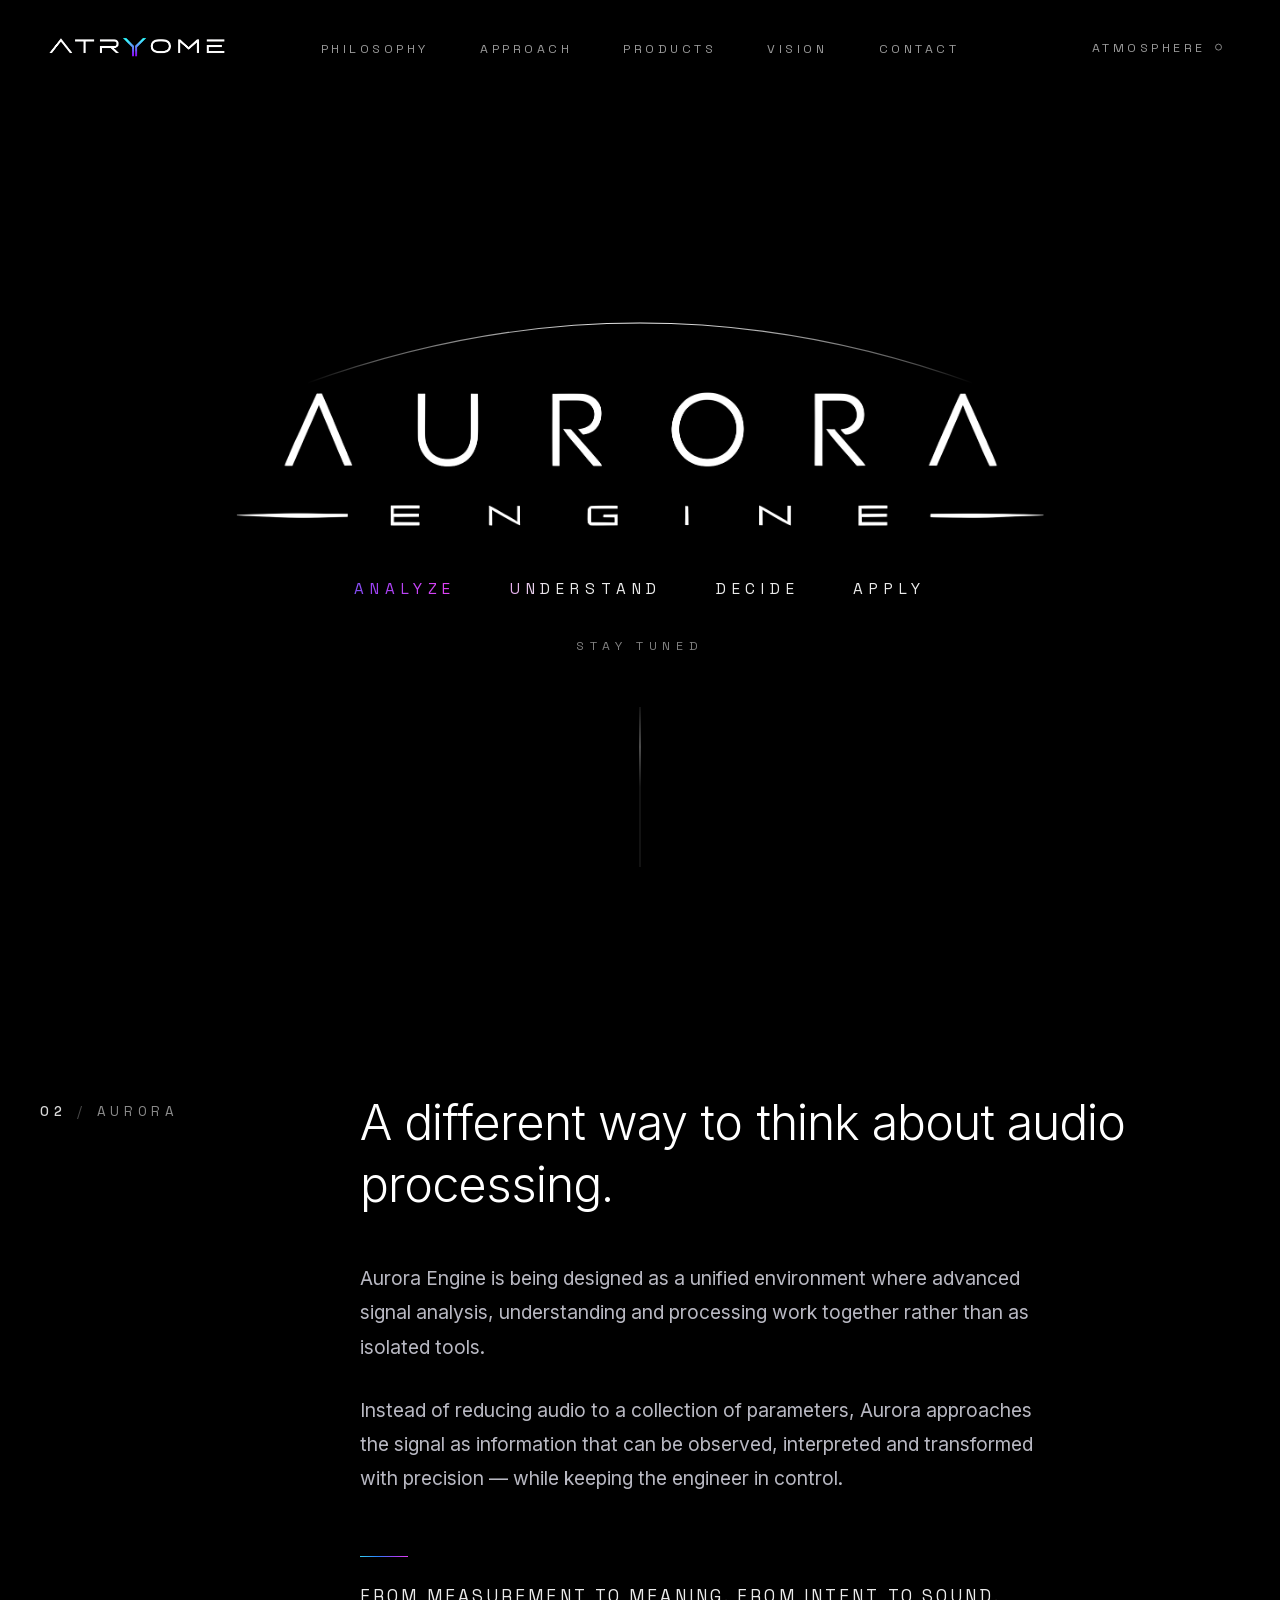
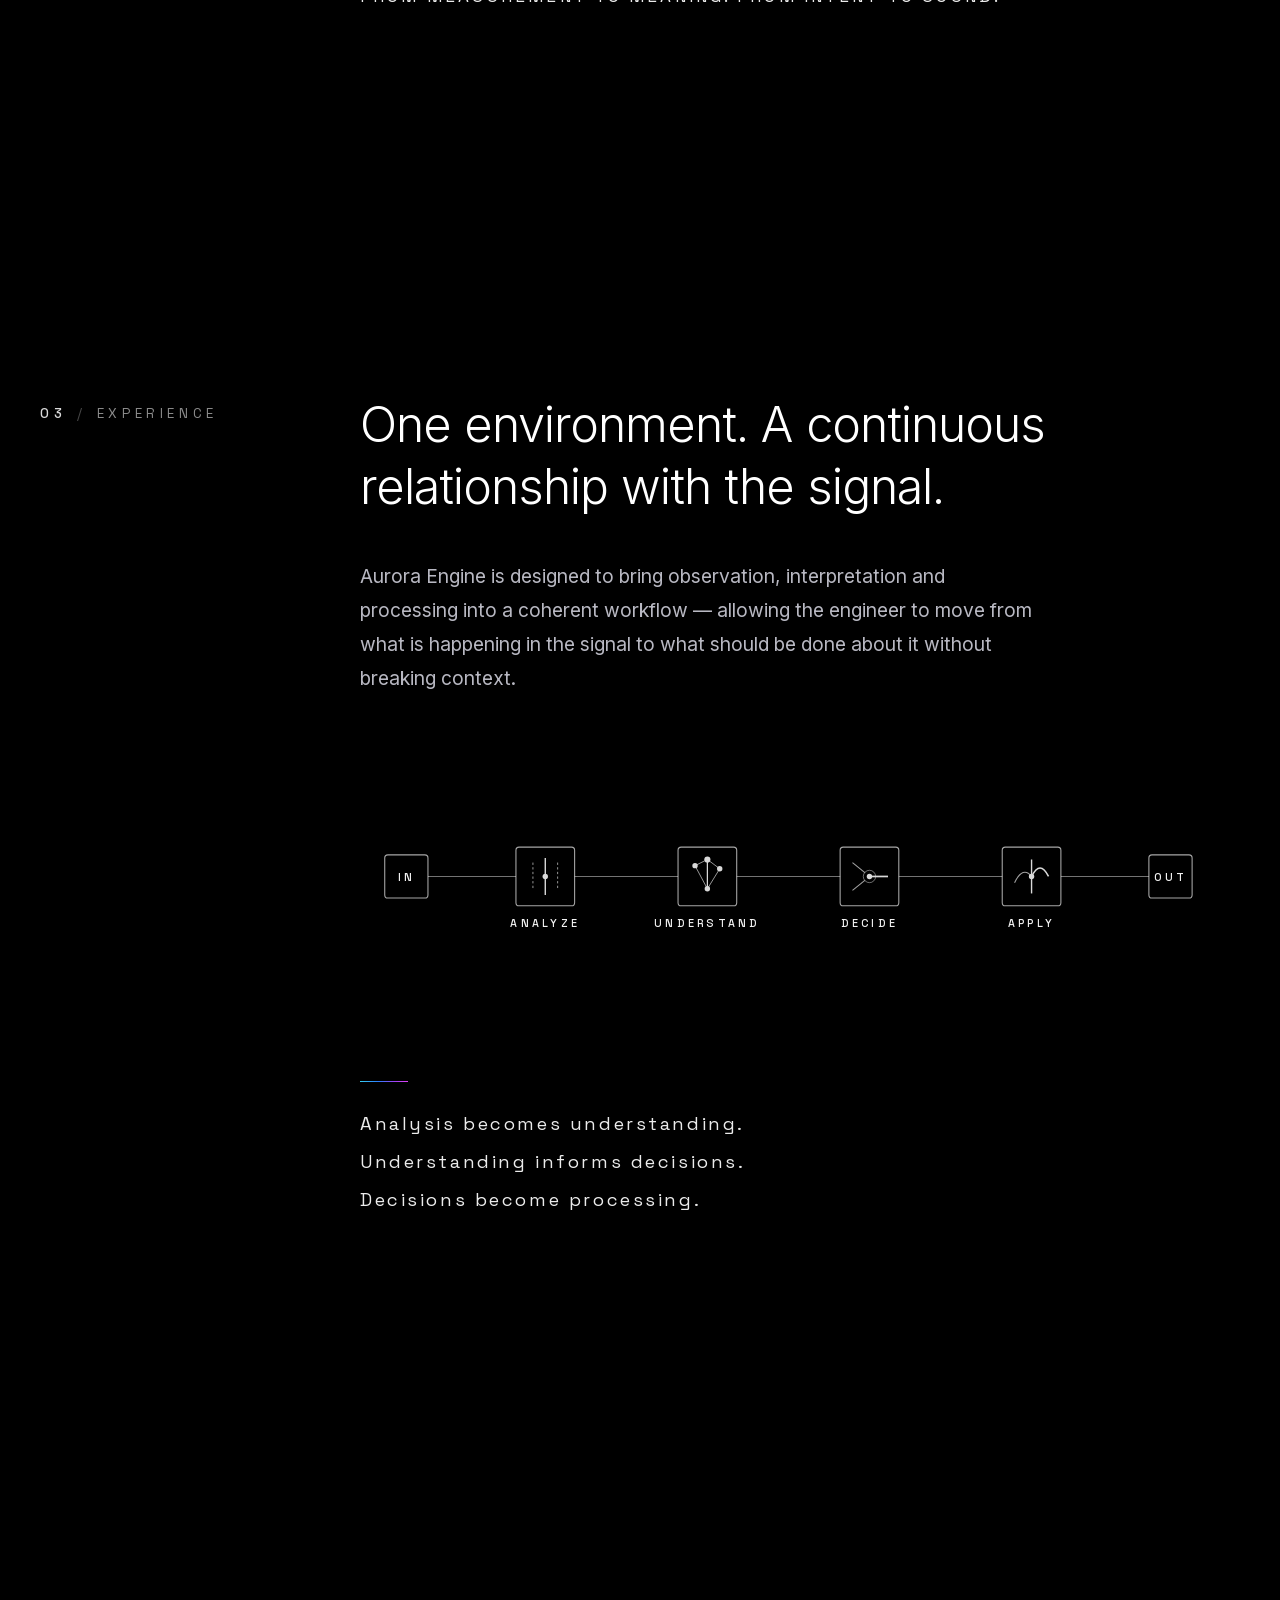
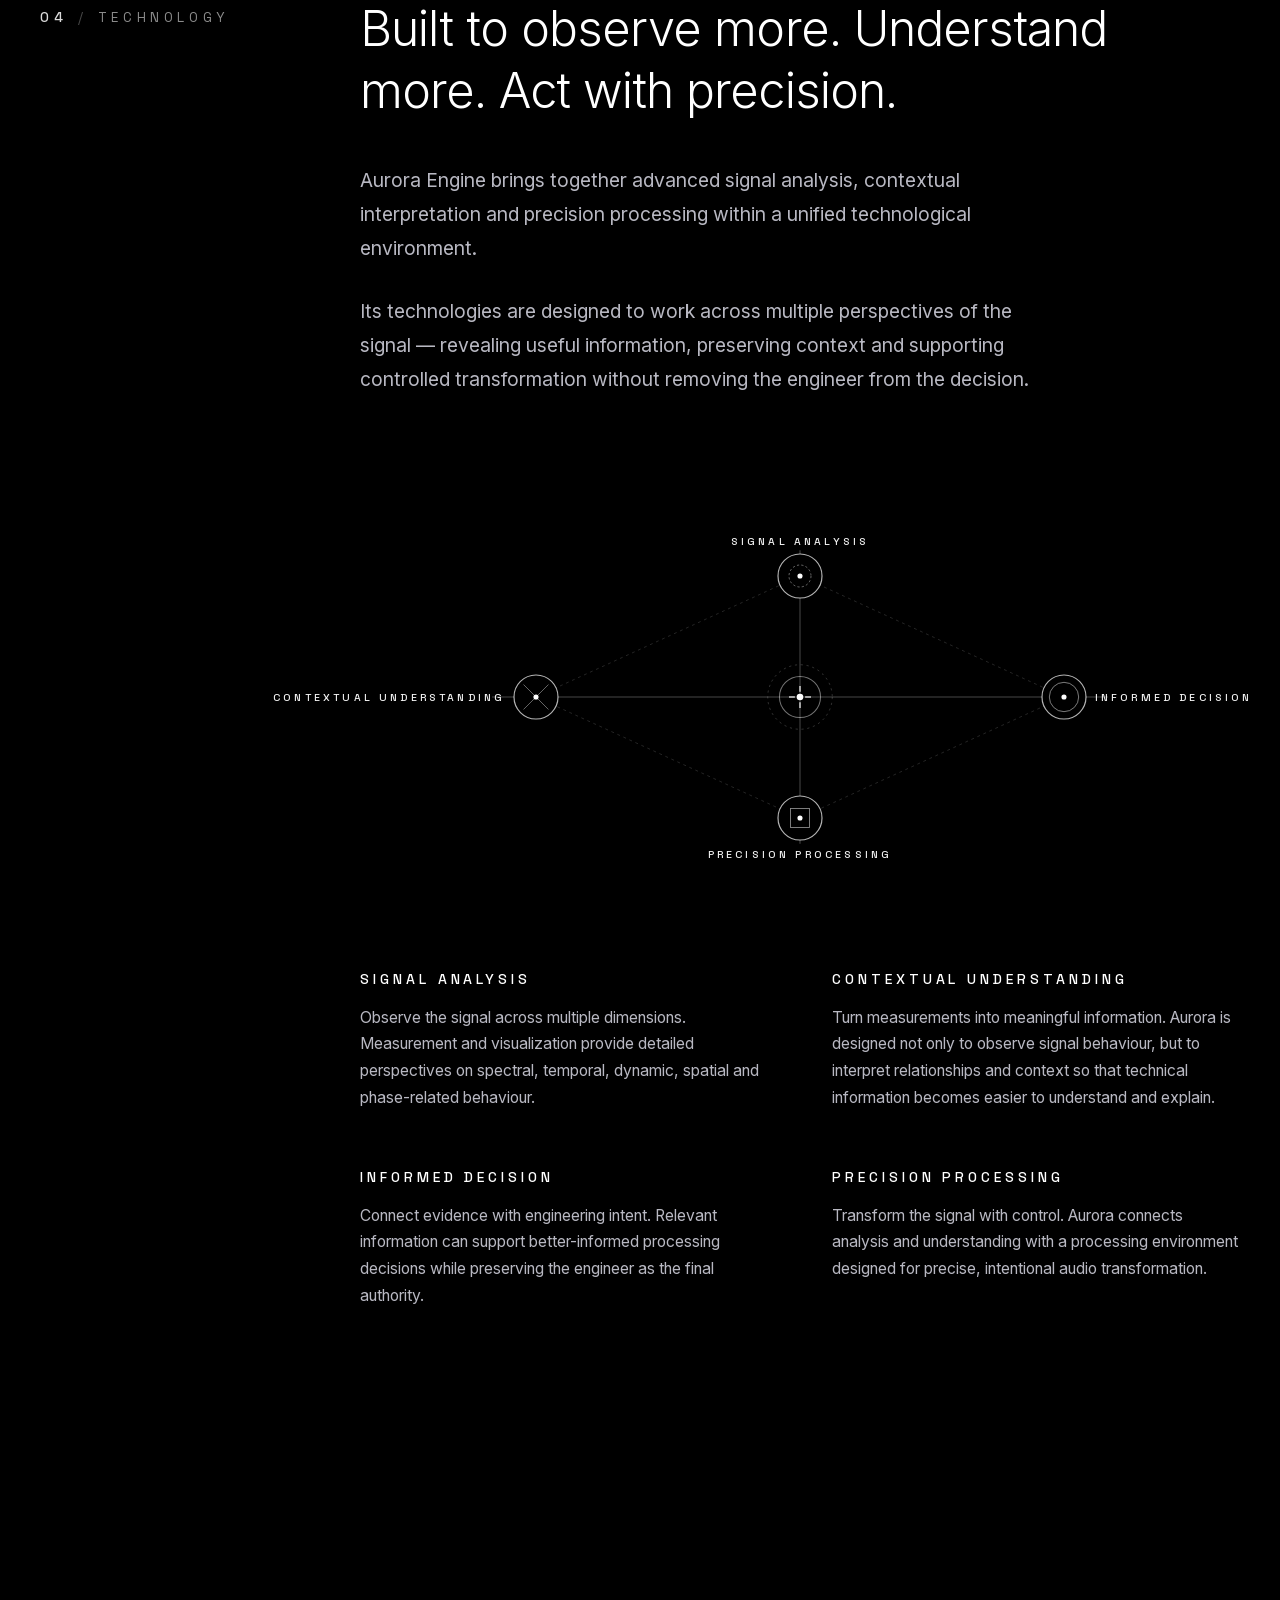
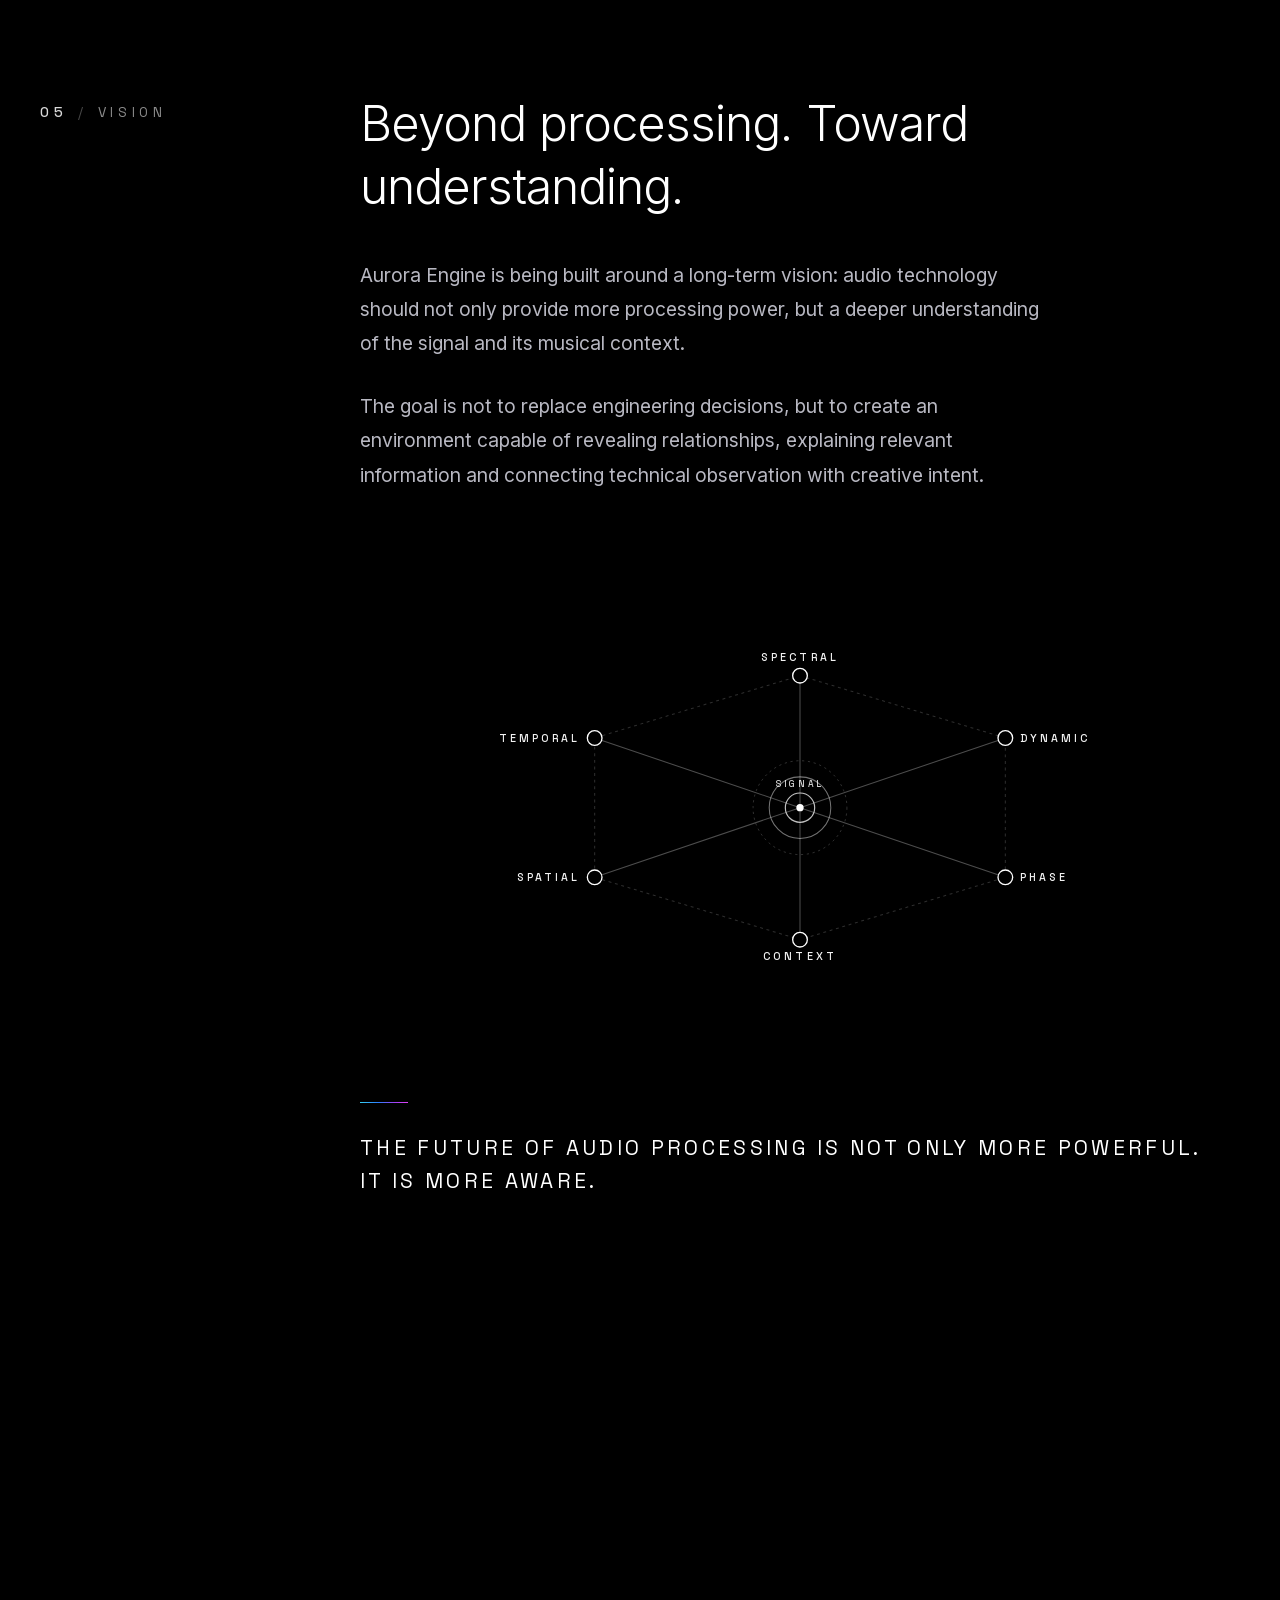
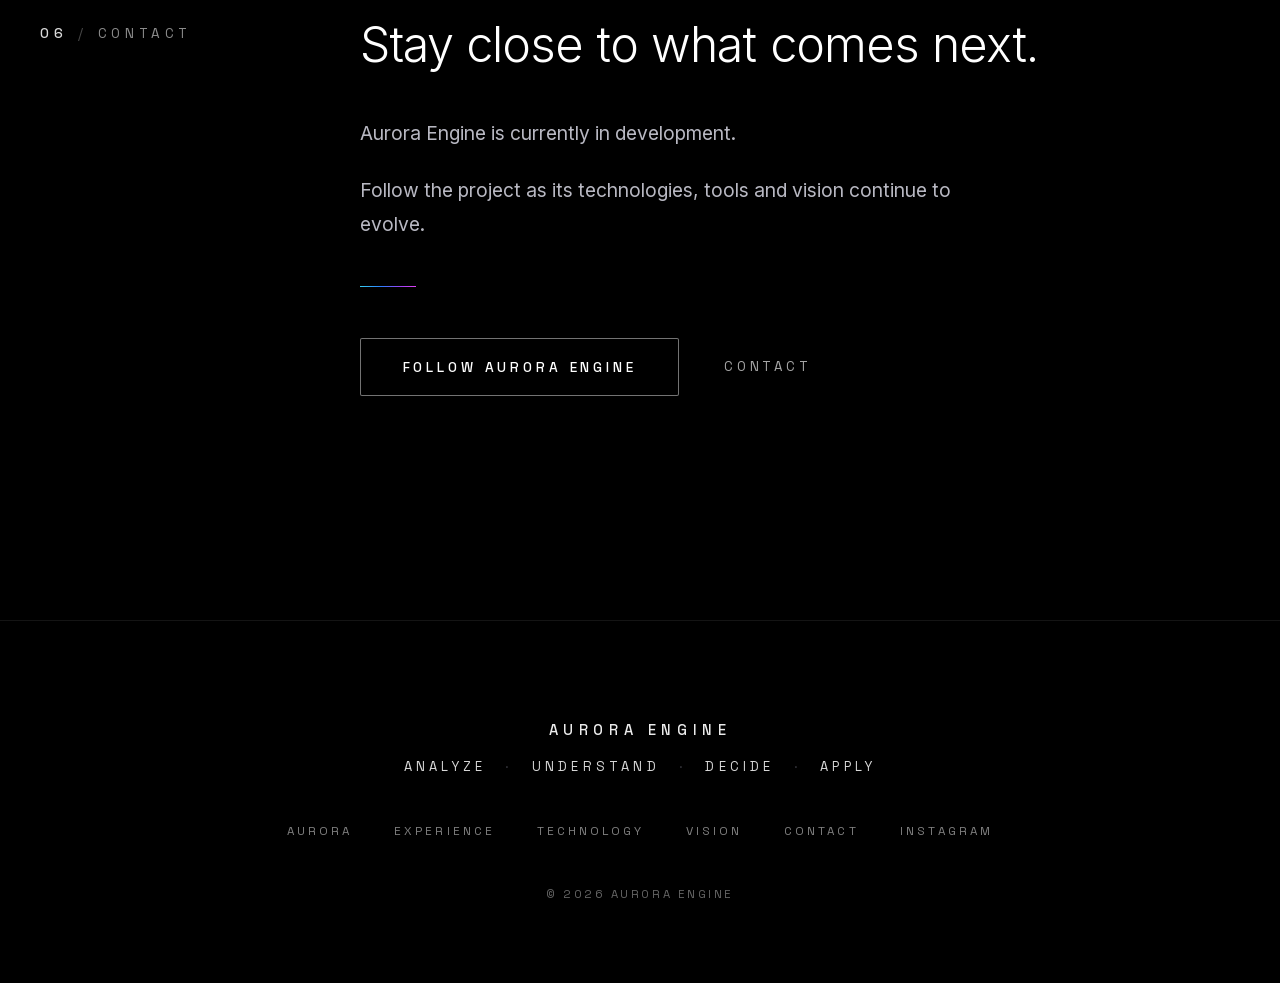
==== commit 782bac0c: "[ATRYOME-WEB-0007] Self-host production typography" ====
--- a/aurora/index.html
+++ b/aurora/index.html
@@ -3,8 +3,9 @@
 <head>
   <meta charset="UTF-8">
   <meta name="viewport" content="width=device-width, initial-scale=1.0">
-  <title>Aurora Engine — Professional Audio Processing Platform</title>
-  <meta name="description" content="Aurora Engine is an advanced professional audio processing platform combining processing, signal understanding, decision support, visualization, and control.">
+  <title>Aurora Engine — Professional Audio Technology by ATRYOME</title>
+  <meta name="description" content="Aurora Engine is ATRYOME's professional audio platform for advanced sound analysis, understanding and processing.">
+  <meta name="robots" content="index, follow">
   <meta name="theme-color" content="#000000">
   <link rel="canonical" href="https://atryome.com/aurora/">
 
@@ -15,45 +16,21 @@
 
   <!-- Open Graph / Social Media Preview -->
   <meta property="og:type" content="website">
-  <meta property="og:title" content="Aurora Engine — Professional Audio Processing Platform">
-  <meta property="og:description" content="Aurora Engine is an advanced professional audio processing platform combining processing, signal understanding, decision support, visualization, and control.">
+  <meta property="og:title" content="Aurora Engine — Professional Audio Technology by ATRYOME">
+  <meta property="og:description" content="Aurora Engine is ATRYOME's professional audio platform for advanced sound analysis, understanding and processing.">
   <meta property="og:url" content="https://atryome.com/aurora/">
   <meta property="og:image" content="https://atryome.com/assets/brand/og-preview-aurora-engine.png">
-  <meta property="og:site_name" content="Aurora Engine">
+  <meta property="og:site_name" content="ATRYOME">
 
   <!-- Twitter / X Card -->
   <meta name="twitter:card" content="summary_large_image">
-  <meta name="twitter:title" content="Aurora Engine — Professional Audio Processing Platform">
-  <meta name="twitter:description" content="Aurora Engine is an advanced professional audio processing platform combining processing, signal understanding, decision support, visualization, and control.">
+  <meta name="twitter:title" content="Aurora Engine — Professional Audio Technology by ATRYOME">
+  <meta name="twitter:description" content="Aurora Engine is ATRYOME's professional audio platform for advanced sound analysis, understanding and processing.">
   <meta name="twitter:image" content="https://atryome.com/assets/brand/og-preview-aurora-engine.png">
-
-  <!-- Schema.org JSON-LD Structured Data -->
-  <script type="application/ld+json">
-  {
-    "@context": "https://schema.org",
-    "@graph": [
-      {
-        "@type": "SoftwareApplication",
-        "@id": "https://atryome.com/aurora/#application",
-        "name": "Aurora Engine",
-        "url": "https://atryome.com/aurora/",
-        "applicationCategory": "MultimediaApplication",
-        "operatingSystem": "All",
-        "author": {
-          "@type": "Organization",
-          "name": "ATRYOME",
-          "url": "https://atryome.com/"
-        },
-        "description": "Aurora Engine is an advanced professional audio processing platform by ATRYOME."
-      }
-    ]
-  }
-  </script>
   
-  <!-- Modern Precision Typography -->
-  <link rel="preconnect" href="https://fonts.googleapis.com">
-  <link rel="preconnect" href="https://fonts.gstatic.com" crossorigin>
-  <link href="https://fonts.googleapis.com/css2?family=Inter:wght@300;400;500;600&family=Space+Grotesk:wght@300;400;500&display=swap" rel="stylesheet">
+  <!-- Local Self-Hosted Typography Preloads -->
+  <link rel="preload" href="../assets/fonts/inter-300.woff2" as="font" type="font/woff2" crossorigin>
+  <link rel="preload" href="../assets/fonts/space-grotesk-400.woff2" as="font" type="font/woff2" crossorigin>
   
   <!-- Main Styling -->
   <link rel="stylesheet" href="../css/style.css">
@@ -881,13 +858,13 @@
             <!-- Precision Aurora Actions Group -->
             <div class="contact-actions">
               <!-- Primary Action: Precision Aurora Control (Official Instagram Link) -->
-              <a href="https://www.instagram.com/aurora.engine/" target="_blank" rel="noopener noreferrer" class="aurora-control-primary" aria-label="Follow Aurora Engine on Instagram (opens in a new tab)">
+              <a href="https://www.instagram.com/atryome_audio/" target="_blank" rel="noopener noreferrer" class="aurora-control-primary" aria-label="Follow Aurora Engine on Instagram (opens in a new tab)">
                 <span class="control-text">FOLLOW AURORA ENGINE</span>
                 <span class="control-border-pulse" aria-hidden="true"></span>
               </a>
 
               <!-- Secondary Contact Link -->
-              <a href="#contact-modal" class="aurora-control-secondary">
+              <a href="mailto:contact@atryome.com" class="aurora-control-secondary" aria-label="Contact ATRYOME by email">
                 CONTACT
               </a>
             </div>
@@ -930,7 +907,7 @@
             <li><a href="#technology" class="footer-nav-link">TECHNOLOGY</a></li>
             <li><a href="#vision" class="footer-nav-link">VISION</a></li>
             <li><a href="#contact" class="footer-nav-link">CONTACT</a></li>
-            <li><a href="https://www.instagram.com/aurora.engine/" class="footer-nav-link" target="_blank" rel="noopener noreferrer" aria-label="Aurora Engine Instagram profile (opens in a new tab)">INSTAGRAM</a></li>
+            <li><a href="https://www.instagram.com/atryome_audio/" class="footer-nav-link" target="_blank" rel="noopener noreferrer" aria-label="Aurora Engine Instagram profile (opens in a new tab)">INSTAGRAM</a></li>
           </ul>
         </nav>
 
--- a/css/style.css
+++ b/css/style.css
@@ -2,6 +2,60 @@
    AURORA WEB — MASTER CSS FOUNDATION
    HERO v1.0 (WITH FINAL SIGNATURE REFINEMENT), SECTION 02 AURORA (R1), SECTION 03 EXPERIENCE (R7), SECTION 04 TECHNOLOGY (R1), SECTION 05 VISION (R1), SECTION 06 CONTACT & FOOTER (v1 POLISHED)
    ========================================================================== */
+
+/* --------------------------------------------------------------------------
+   0. LOCAL SELF-HOSTED TYPOGRAPHY (@font-face)
+   -------------------------------------------------------------------------- */
+@font-face {
+  font-family: 'Inter';
+  font-style: normal;
+  font-weight: 300;
+  font-display: swap;
+  src: url('../assets/fonts/inter-300.woff2') format('woff2');
+}
+@font-face {
+  font-family: 'Inter';
+  font-style: normal;
+  font-weight: 400;
+  font-display: swap;
+  src: url('../assets/fonts/inter-400.woff2') format('woff2');
+}
+@font-face {
+  font-family: 'Inter';
+  font-style: normal;
+  font-weight: 500;
+  font-display: swap;
+  src: url('../assets/fonts/inter-500.woff2') format('woff2');
+}
+@font-face {
+  font-family: 'Inter';
+  font-style: normal;
+  font-weight: 600;
+  font-display: swap;
+  src: url('../assets/fonts/inter-600.woff2') format('woff2');
+}
+
+@font-face {
+  font-family: 'Space Grotesk';
+  font-style: normal;
+  font-weight: 300;
+  font-display: swap;
+  src: url('../assets/fonts/space-grotesk-300.woff2') format('woff2');
+}
+@font-face {
+  font-family: 'Space Grotesk';
+  font-style: normal;
+  font-weight: 400;
+  font-display: swap;
+  src: url('../assets/fonts/space-grotesk-400.woff2') format('woff2');
+}
+@font-face {
+  font-family: 'Space Grotesk';
+  font-style: normal;
+  font-weight: 500;
+  font-display: swap;
+  src: url('../assets/fonts/space-grotesk-500.woff2') format('woff2');
+}
 
 /* --------------------------------------------------------------------------
    1. DESIGN TOKENS & RESET
@@ -1956,6 +2010,23 @@
   padding: 0.8rem 0;
   position: relative;
   transition: color 0.4s ease;
+}
+
+/* Footer Corporate Email Link */
+.footer-email-sep {
+  margin: 0 0.4rem;
+  opacity: 0.4;
+}
+
+.footer-email-link {
+  color: rgba(255, 255, 255, 0.45);
+  text-decoration: none;
+  transition: color 0.3s ease;
+}
+
+.footer-email-link:hover,
+.footer-email-link:focus-visible {
+  color: rgba(255, 255, 255, 0.85);
 }
 
 .aurora-control-secondary::after {
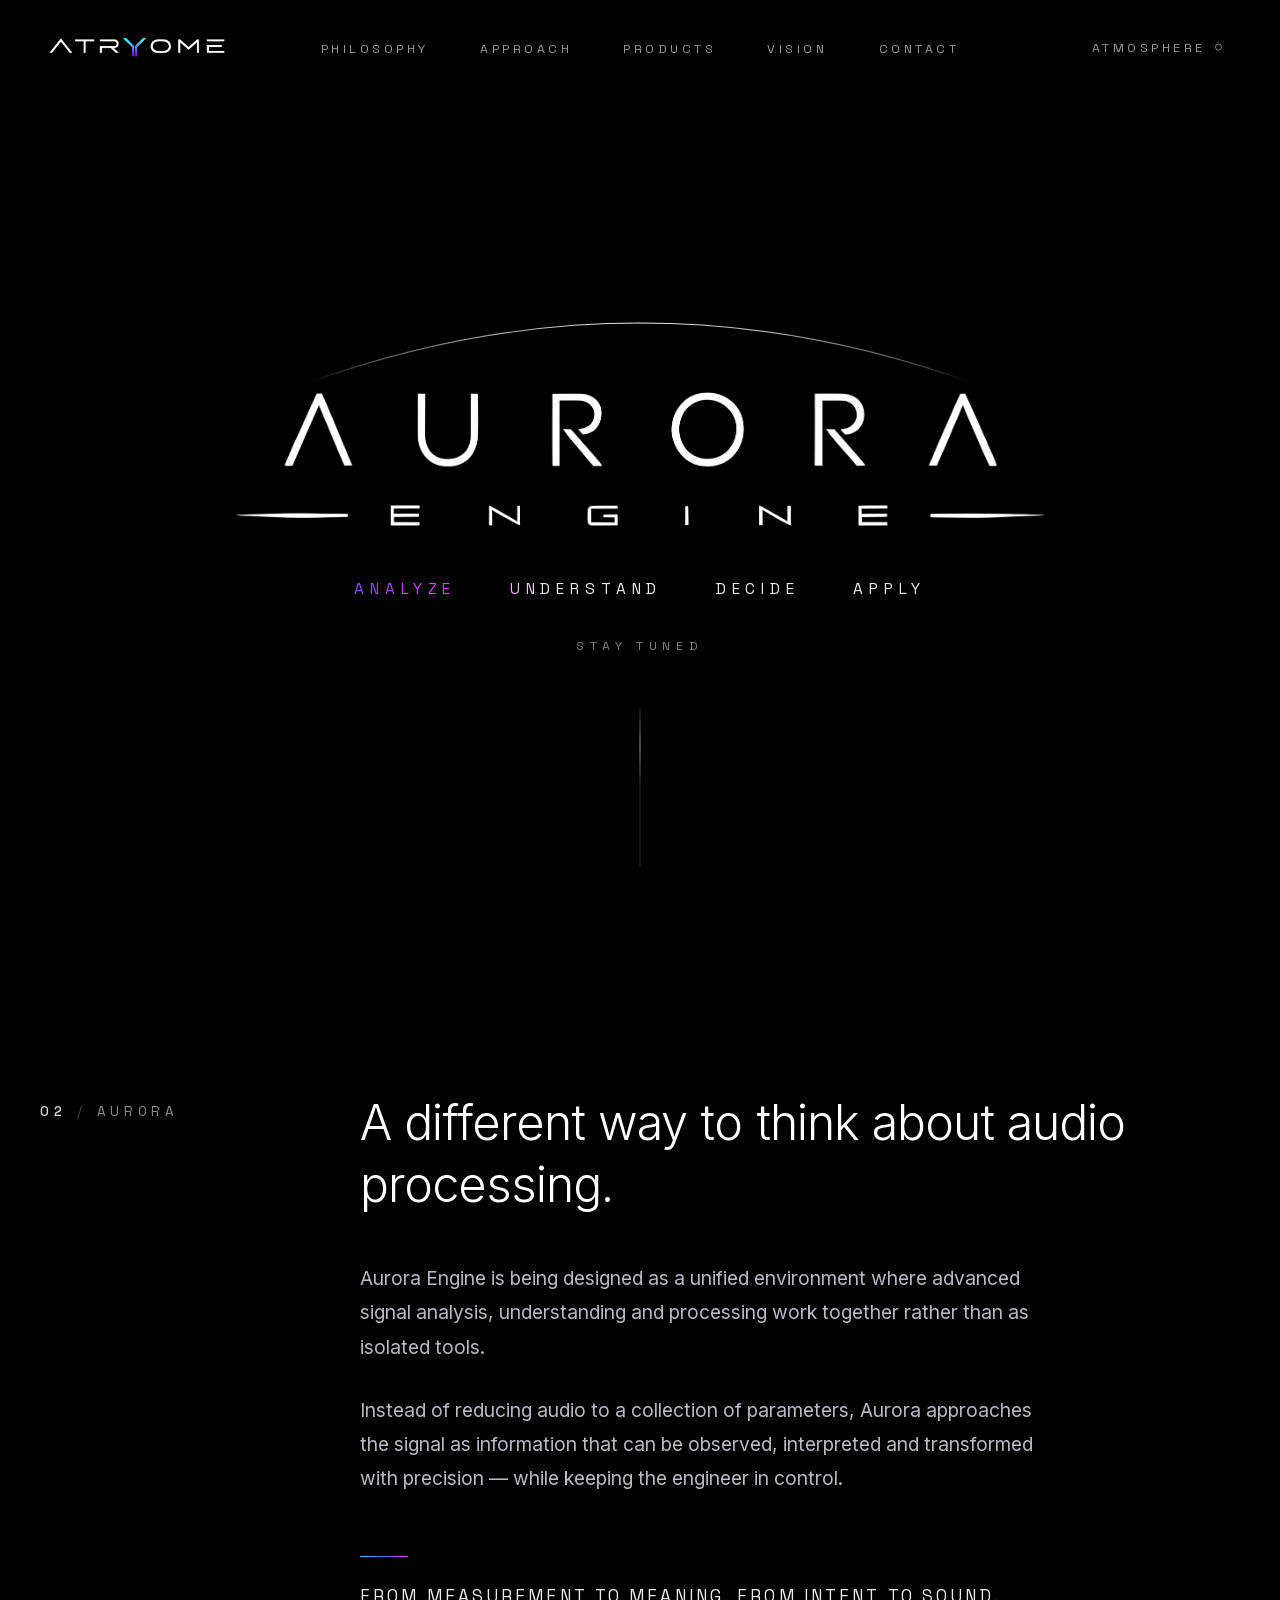
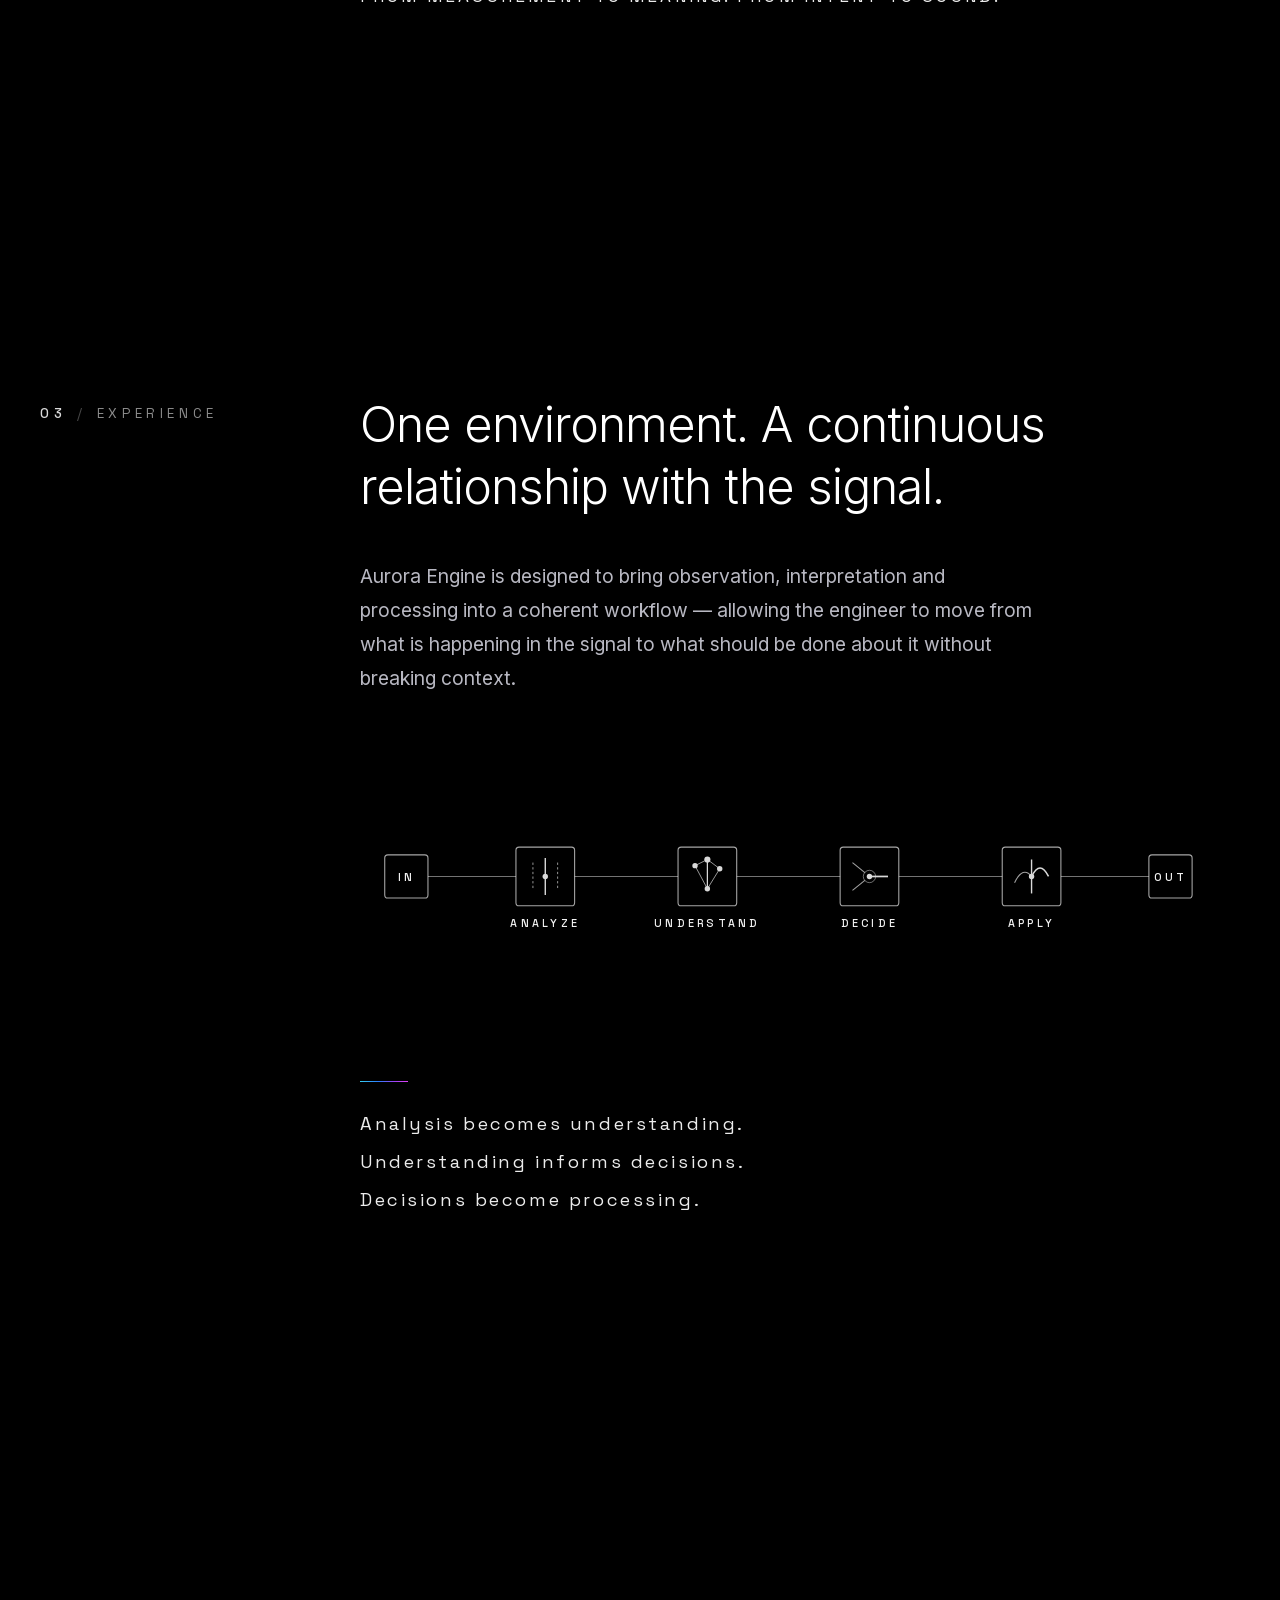
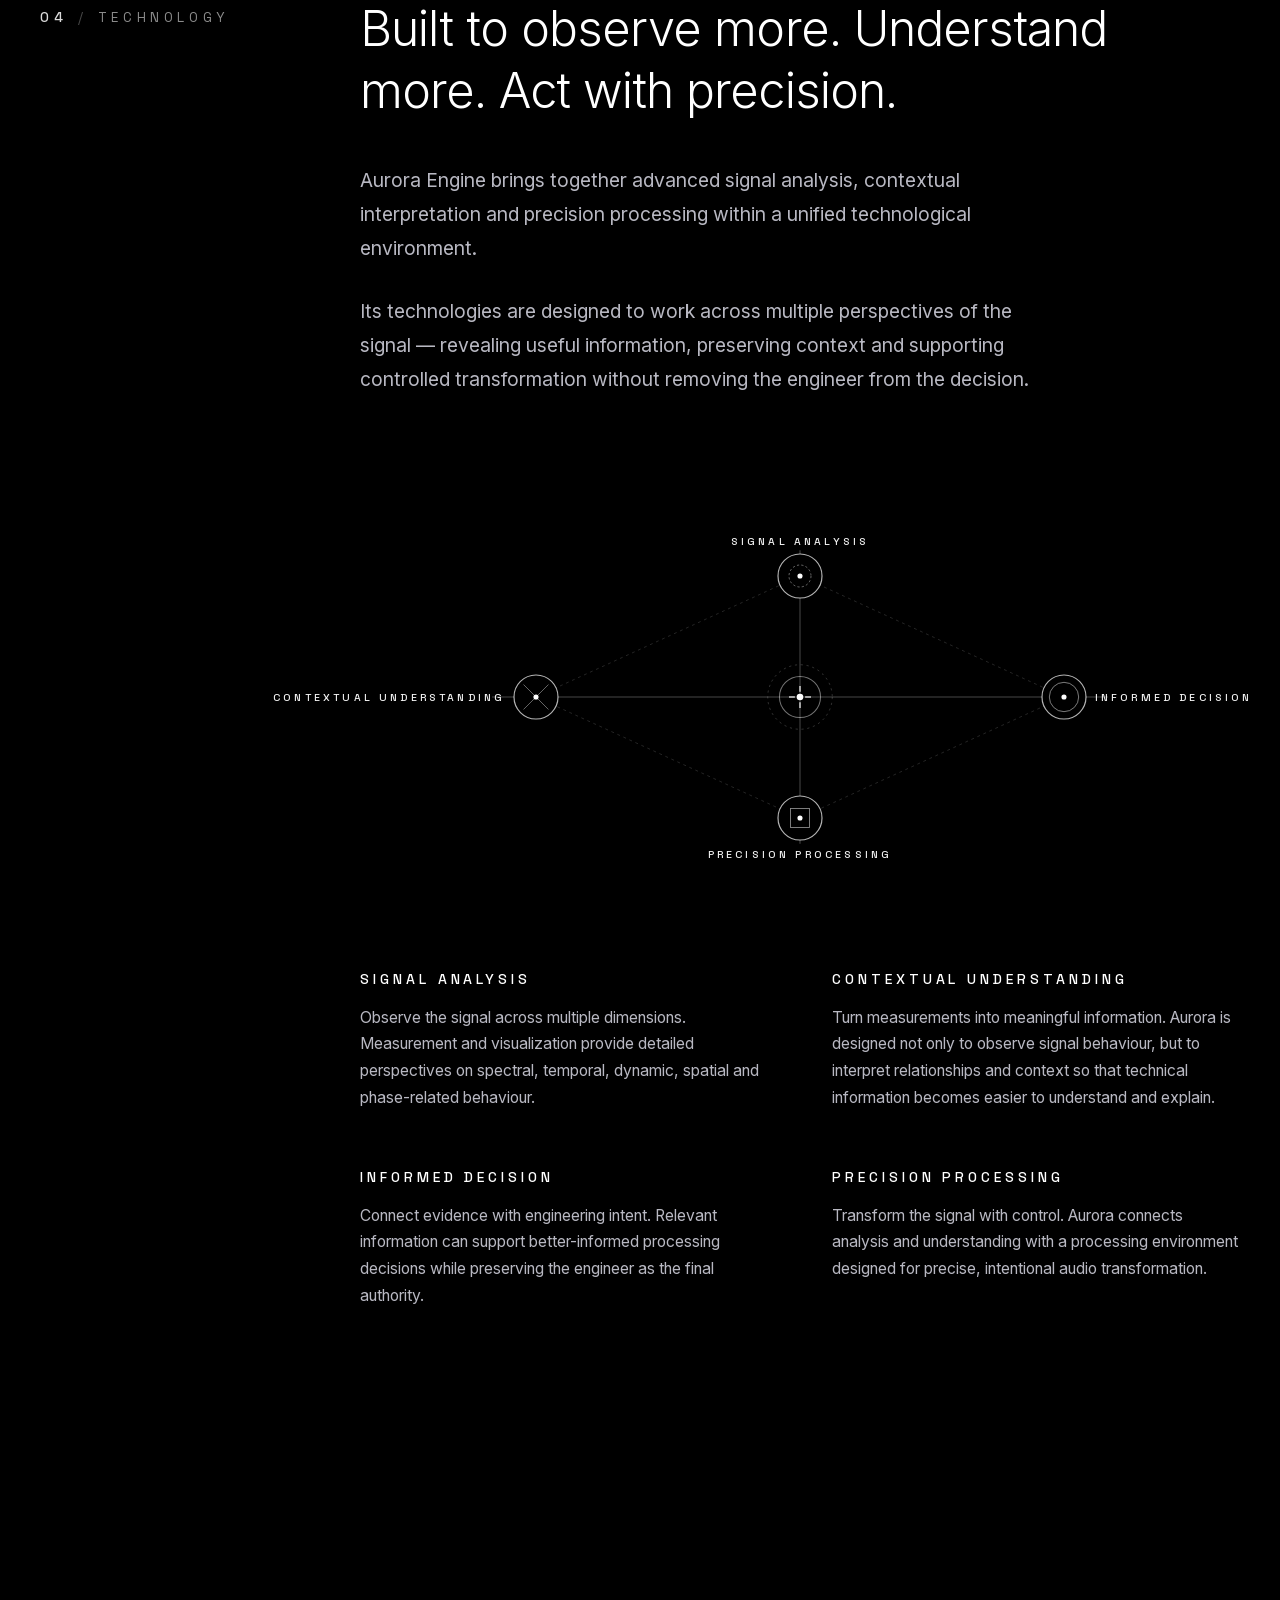
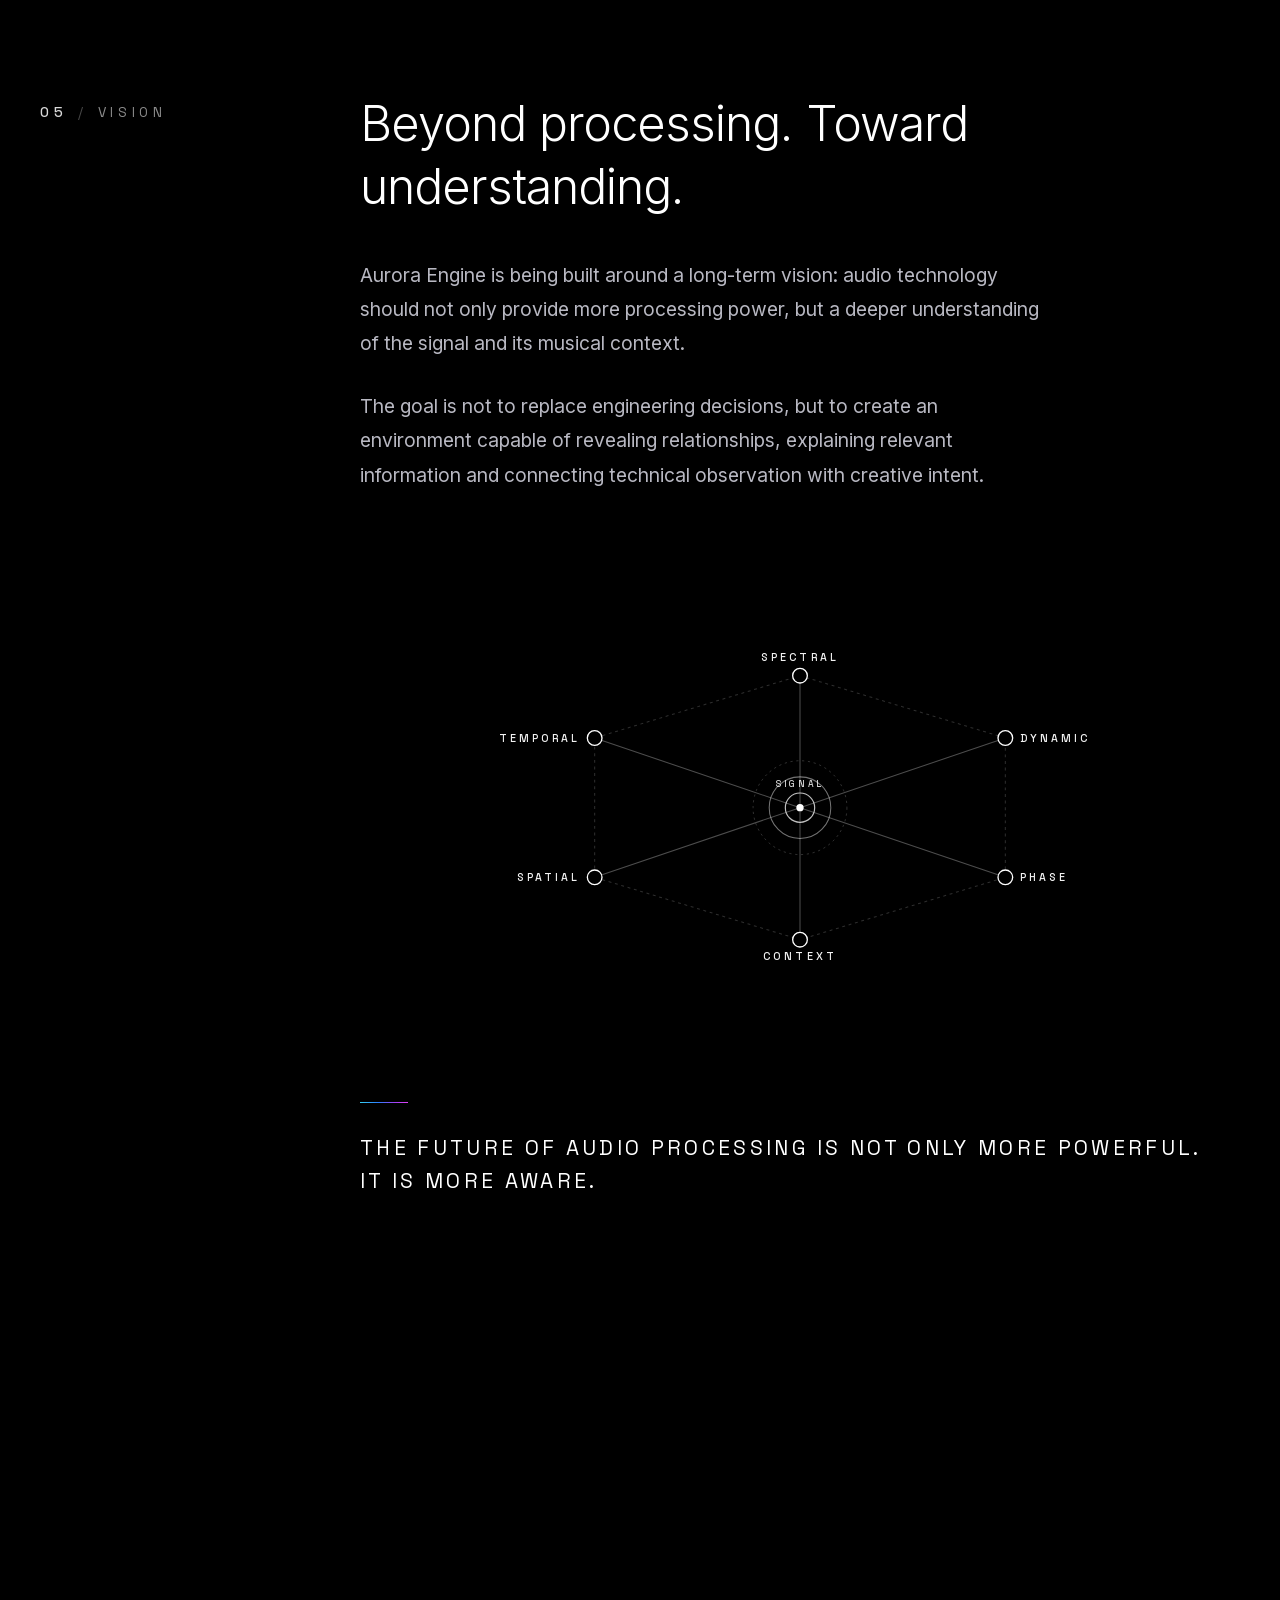
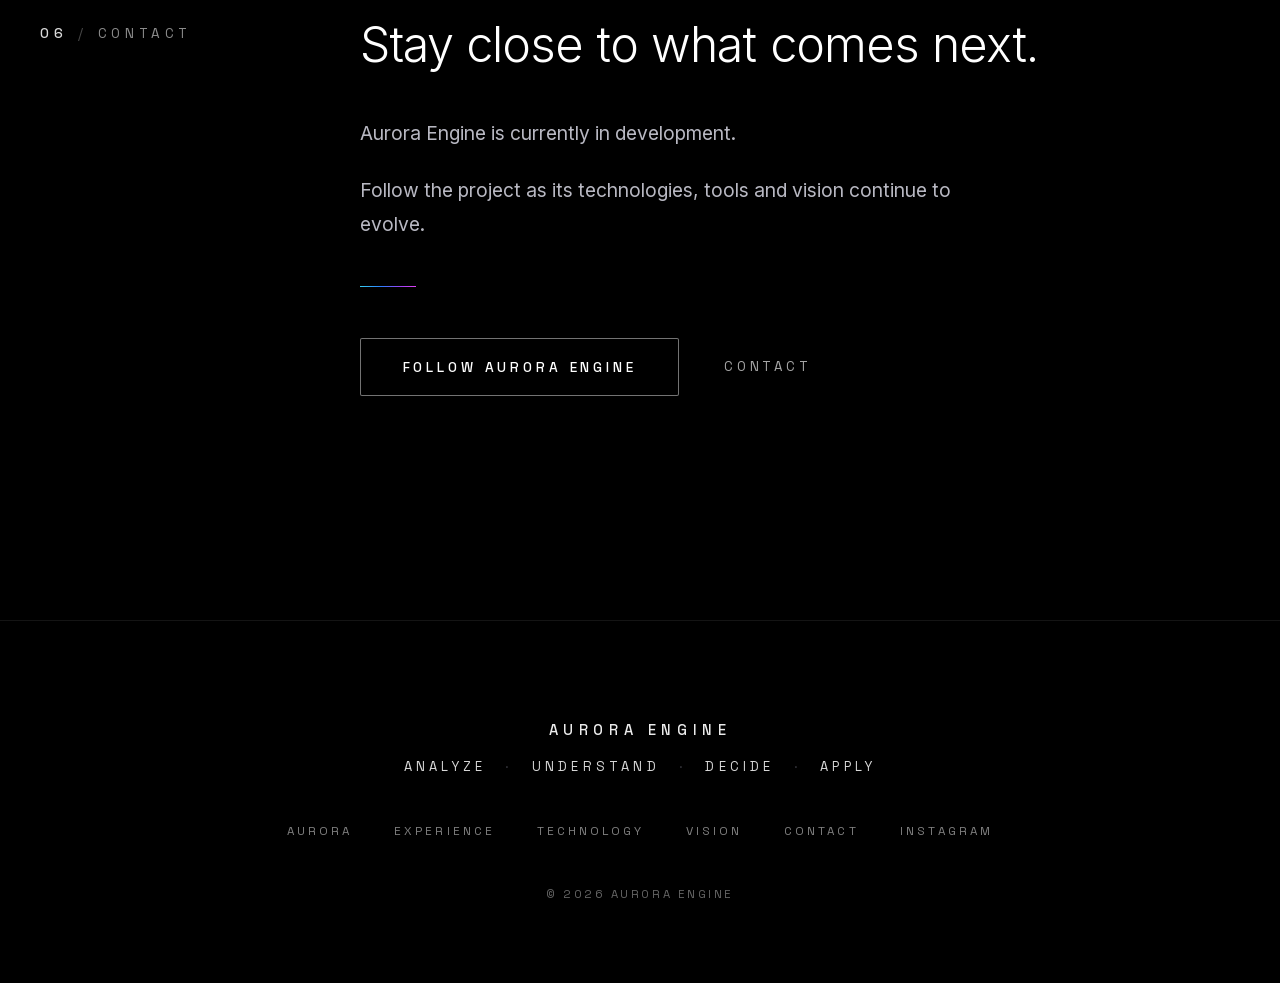
==== commit 5a6a4724: "[ATRYOME-WEB-0009] Optimize production brand asset delivery" ====
--- a/aurora/index.html
+++ b/aurora/index.html
@@ -48,9 +48,11 @@
          class="header-brand-link"
          aria-label="ATRYOME Corporate Home">
         <img
-          src="../assets/logo/atryome-logo-hd.png"
+          src="../assets/logo/atryome-logo-web.png"
           alt="ATRYOME"
-          class="header-logo-img corp-header-logo">
+          class="header-logo-img corp-header-logo"
+          width="560"
+          height="63">
       </a>
 
       <nav class="main-nav" aria-label="Global Corporate Navigation">
--- a/css/style.css
+++ b/css/style.css
@@ -2726,3 +2726,126 @@
   }
 }
 
+/* --------------------------------------------------------------------------
+   16. ATRYOME 404 ERROR PAGE STYLES
+   -------------------------------------------------------------------------- */
+.page-404-body {
+  background-color: var(--color-bg-pure);
+  color: var(--color-text-primary);
+  min-height: 100vh;
+  display: flex;
+  flex-direction: column;
+  justify-content: space-between;
+  margin: 0;
+  padding: 0;
+  font-family: var(--font-family-main);
+  overflow-x: hidden;
+}
+
+.header-404 {
+  padding: 2.6rem 2rem 0;
+  display: flex;
+  justify-content: center;
+  align-items: center;
+  width: 100%;
+}
+
+.header-404-logo {
+  height: 20px;
+  width: auto;
+  object-fit: contain;
+  display: block;
+}
+
+.main-404 {
+  flex: 1;
+  display: flex;
+  flex-direction: column;
+  align-items: center;
+  justify-content: center;
+  padding: 4rem 2rem;
+  text-align: center;
+  max-width: 680px;
+  margin: 0 auto;
+}
+
+.code-404 {
+  font-family: var(--font-family-code);
+  font-size: clamp(3.8rem, 9vw, 7rem);
+  font-weight: 300;
+  letter-spacing: 0.12em;
+  color: rgba(255, 255, 255, 0.95);
+  line-height: 1;
+  margin-bottom: 1.4rem;
+}
+
+.label-404 {
+  font-family: var(--font-family-code);
+  font-size: clamp(0.82rem, 1.4vw, 1.0rem);
+  font-weight: 500;
+  letter-spacing: 0.36em;
+  color: rgba(56, 205, 240, 0.9);
+  text-transform: uppercase;
+  margin-bottom: 1.4rem;
+}
+
+.text-404 {
+  font-family: var(--font-family-main);
+  font-size: clamp(1.02rem, 1.5vw, 1.2rem);
+  font-weight: 300;
+  line-height: 1.65;
+  color: var(--color-text-silver);
+  margin-bottom: 2.4rem;
+  max-width: 500px;
+}
+
+.spectral-line-404 {
+  width: 56px;
+  height: 1px;
+  background: linear-gradient(90deg, #38cdf0 0%, #2b7fff 38%, #9d42f5 72%, #e042f5 100%);
+  margin-bottom: 2.8rem;
+}
+
+.btn-404 {
+  display: inline-flex;
+  align-items: center;
+  justify-content: center;
+  padding: 1.1rem 2.6rem;
+  border-radius: 2px;
+  background-color: #000000;
+  border: 1px solid rgba(255, 255, 255, 0.45);
+  color: var(--color-text-primary);
+  font-family: var(--font-family-code);
+  font-size: 0.84rem;
+  font-weight: 500;
+  letter-spacing: 0.28em;
+  text-transform: uppercase;
+  text-decoration: none;
+  transition: border-color 0.4s ease, background-color 0.4s ease, color 0.4s ease;
+}
+
+.btn-404:hover,
+.btn-404:focus-visible {
+  border-color: rgba(56, 205, 240, 0.8);
+  background-color: rgba(255, 255, 255, 0.05);
+  color: #ffffff;
+}
+
+.btn-404:focus-visible {
+  outline: 1px solid #00ffff;
+  outline-offset: 4px;
+}
+
+.footer-404 {
+  padding: 0 2rem 2.4rem;
+  text-align: center;
+}
+
+.footer-404-text {
+  font-family: var(--font-family-code);
+  font-size: 0.76rem;
+  letter-spacing: 0.2em;
+  color: rgba(255, 255, 255, 0.35);
+  margin: 0;
+}
+
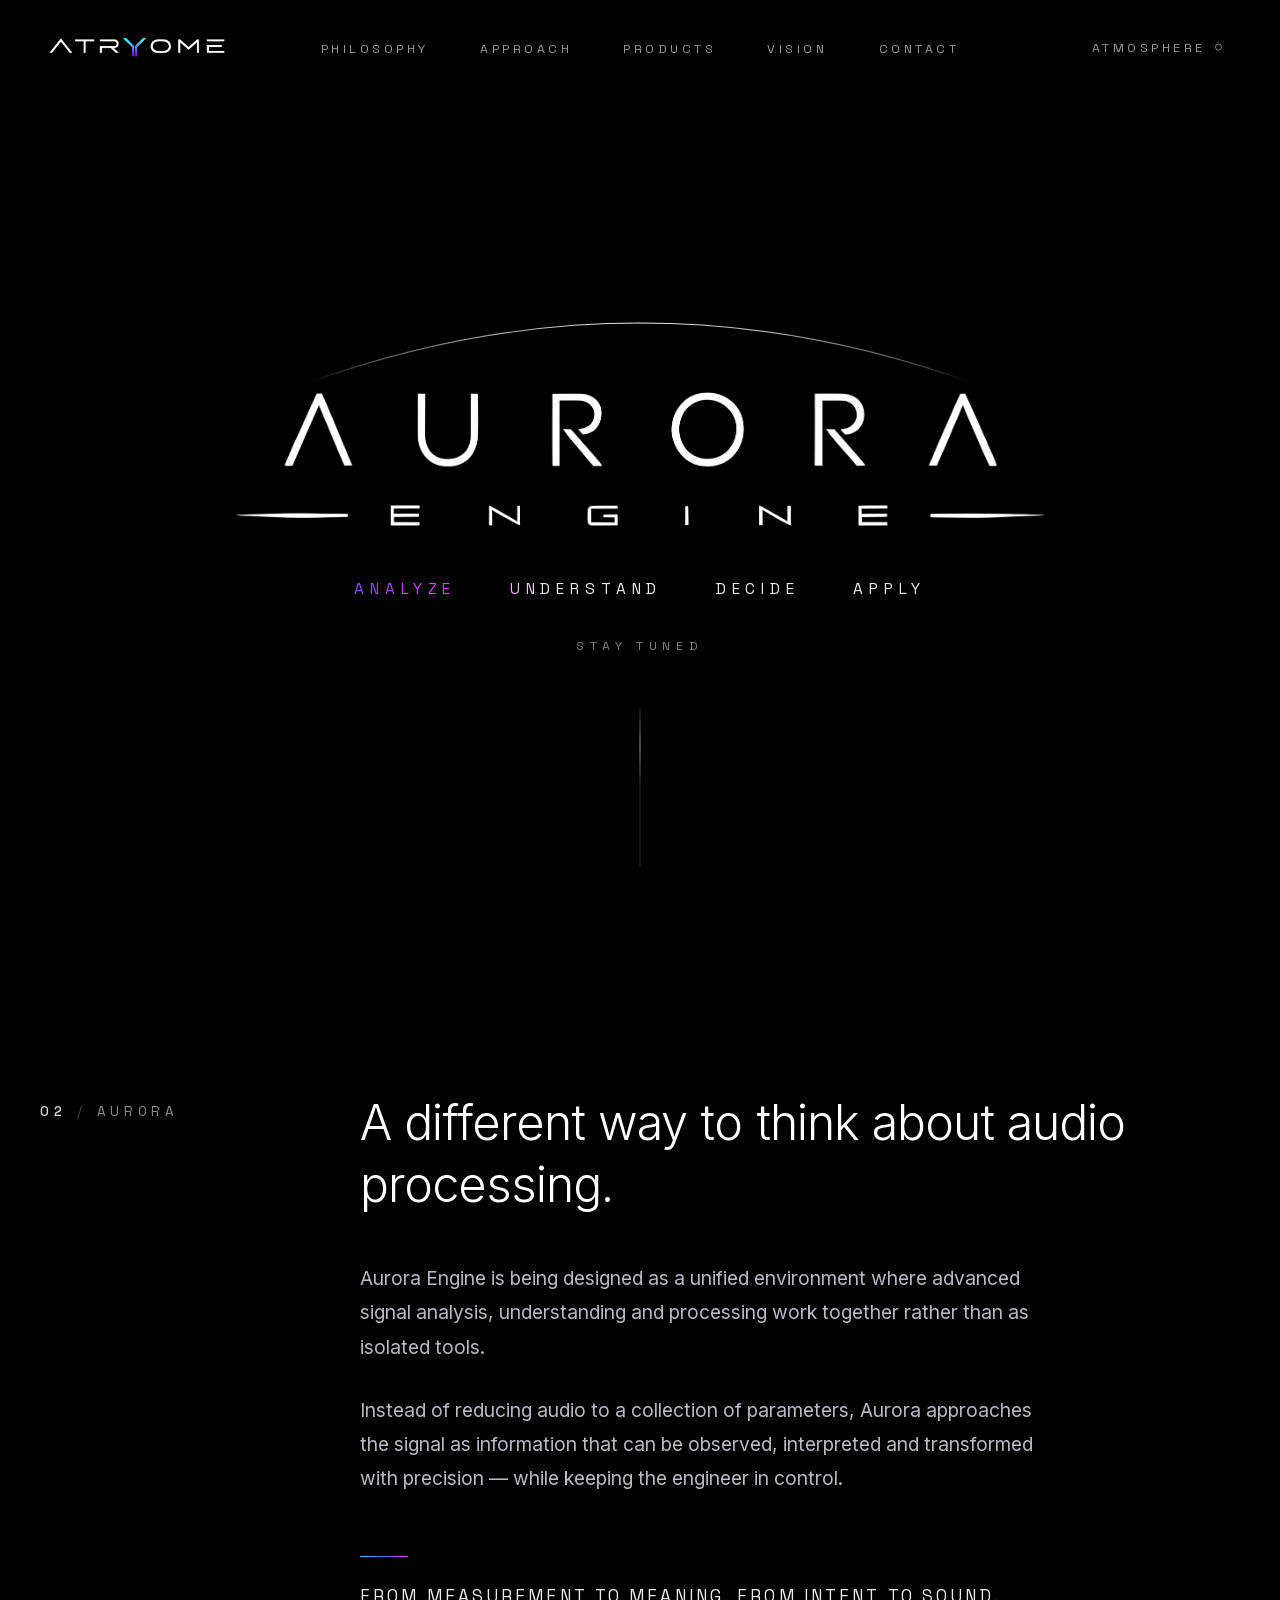
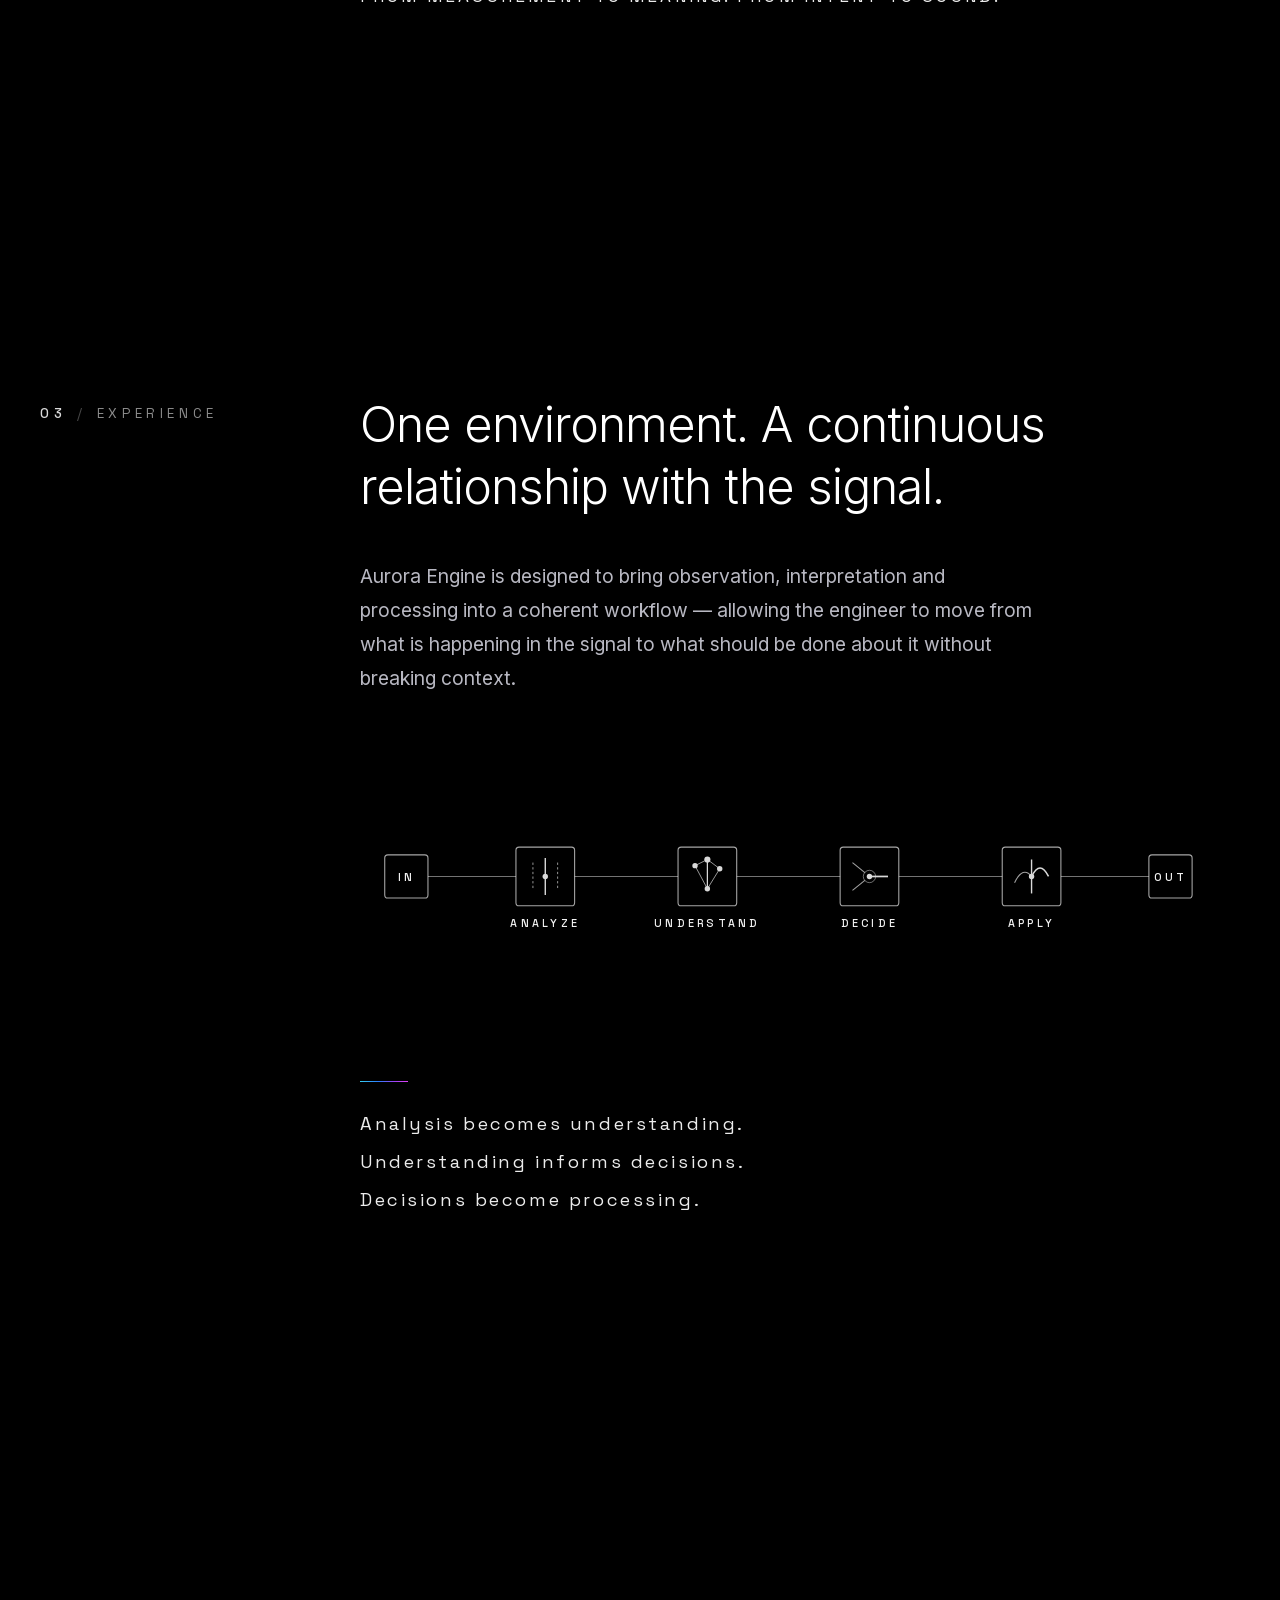
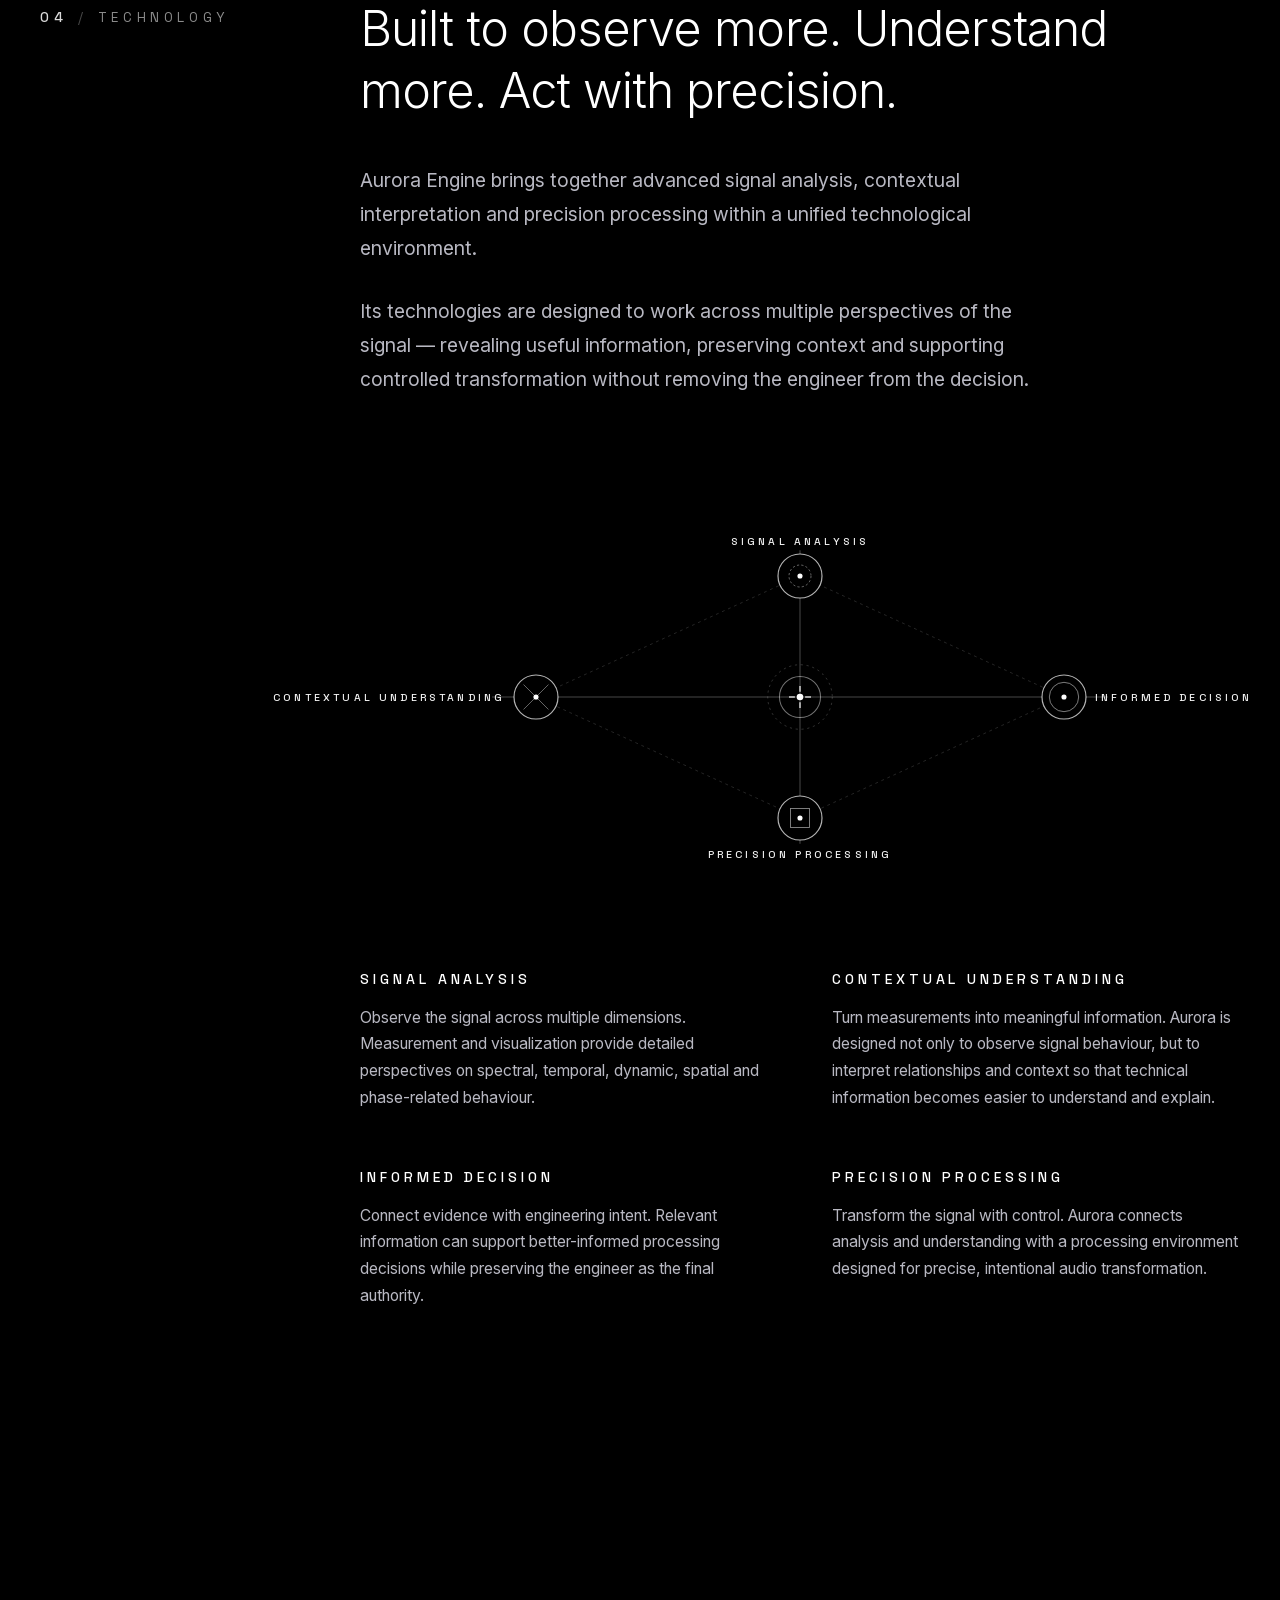
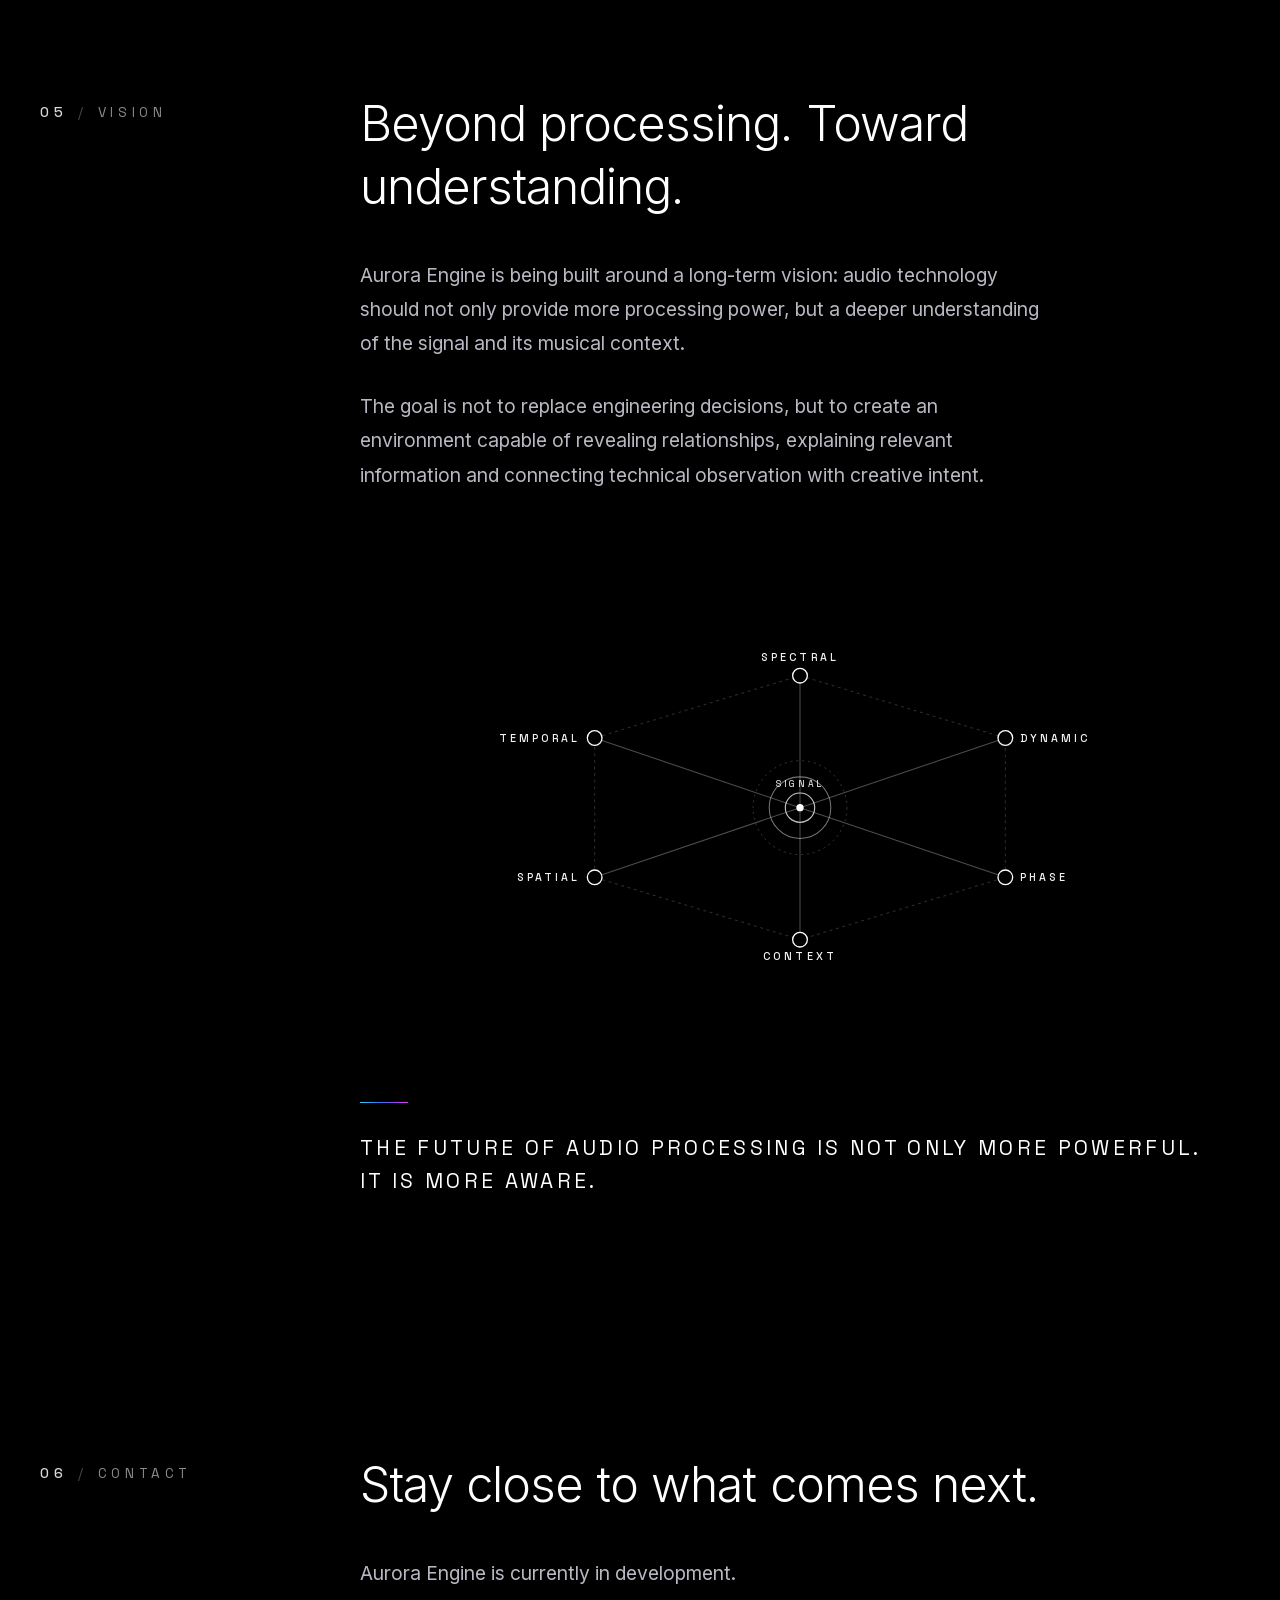
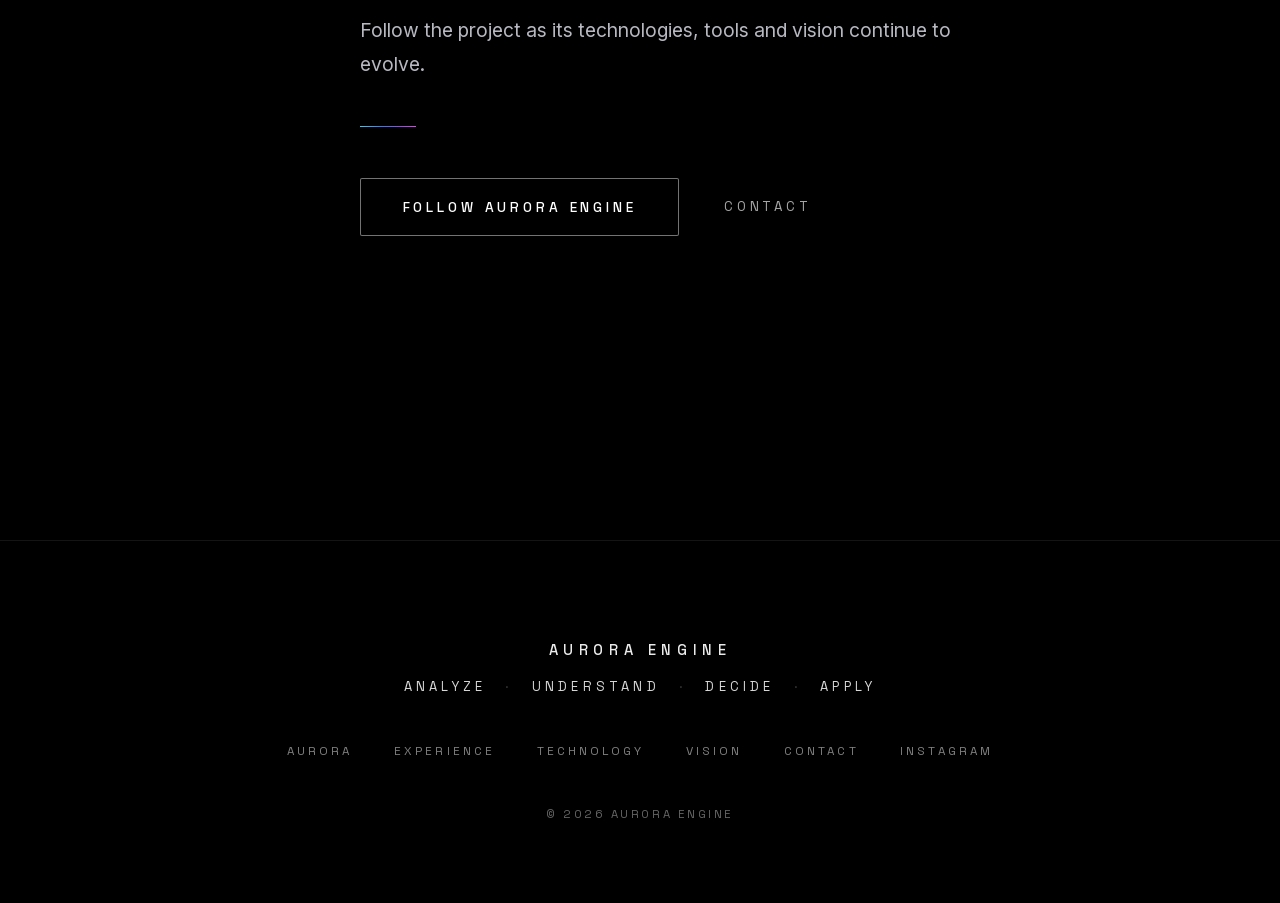
==== commit 820f3742: "[ATRYOME-WEB-0014] Unify ambient audio experience" ====
--- a/css/style.css
+++ b/css/style.css
@@ -1568,7 +1568,7 @@
   position: relative;
   width: 100%;
   background-color: var(--color-bg-pure);
-  padding: 10rem 2rem 16rem;
+  padding: 10rem 2rem 10rem;
   overflow: hidden;
   z-index: 10;
 }
@@ -1850,13 +1850,214 @@
 }
 
 /* --------------------------------------------------------------------------
-   12. SECTION 06 — CONTACT / STAY TUNED (v1)
+   12. SECTION 06 — EARLY COMMUNITY (BREVO SIMPLE HTML INTEGRATION)
+   -------------------------------------------------------------------------- */
+.section-community {
+  position: relative;
+  width: 100%;
+  background-color: var(--color-bg-pure);
+  padding: 9rem 2rem 6rem;
+  overflow: hidden;
+  z-index: 10;
+}
+
+.community-grid {
+  display: grid;
+  grid-template-columns: 240px 1fr;
+  gap: 4rem 5rem;
+  align-items: start;
+}
+
+.community-meta {
+  display: flex;
+  align-items: center;
+  gap: 0.65rem;
+  font-family: var(--font-family-code);
+  font-size: 0.85rem;
+  letter-spacing: 0.34em;
+  color: rgba(255, 255, 255, 0.55);
+  text-transform: uppercase;
+  padding-top: 0.6rem;
+  user-select: none;
+}
+
+.community-content {
+  display: flex;
+  flex-direction: column;
+}
+
+.community-headline {
+  font-family: var(--font-family-main);
+  font-size: clamp(2.2rem, 3.8vw, 3.2rem);
+  font-weight: 300;
+  line-height: 1.28;
+  letter-spacing: -0.02em;
+  color: var(--color-text-primary);
+  margin-bottom: 1.8rem;
+  max-width: 900px;
+}
+
+.community-body {
+  font-family: var(--font-family-main);
+  font-size: clamp(1.05rem, 1.6vw, 1.2rem);
+  font-weight: 400;
+  line-height: 1.78;
+  color: var(--color-text-silver);
+  max-width: 720px;
+  margin-bottom: 2.2rem;
+}
+
+.early-community-form {
+  display: flex;
+  flex-direction: column;
+  max-width: 760px;
+  width: 100%;
+}
+
+.community-form-row {
+  display: flex;
+  gap: 1.2rem;
+  align-items: stretch;
+  margin-bottom: 1.8rem;
+  width: 100%;
+}
+
+.community-input-wrap {
+  flex: 1;
+  position: relative;
+  display: flex;
+  align-items: center;
+}
+
+.community-email-input {
+  width: 100%;
+  height: 100%;
+  min-height: 52px;
+  background: rgba(255, 255, 255, 0.03);
+  border: 1px solid rgba(255, 255, 255, 0.18);
+  color: #ffffff;
+  font-family: var(--font-family-code);
+  font-size: 0.82rem;
+  letter-spacing: 0.16em;
+  padding: 0.95rem 1.4rem;
+  border-radius: 0;
+  outline: none;
+  transition: border-color 0.35s ease, background-color 0.35s ease, box-shadow 0.35s ease;
+  box-sizing: border-box;
+}
+
+.community-email-input::placeholder {
+  color: rgba(255, 255, 255, 0.38);
+  font-family: var(--font-family-code);
+  font-size: 0.82rem;
+  letter-spacing: 0.16em;
+}
+
+.community-email-input:hover {
+  border-color: rgba(255, 255, 255, 0.32);
+}
+
+.community-email-input:focus {
+  border-color: rgba(0, 229, 255, 0.7);
+  background: rgba(0, 229, 255, 0.02);
+  box-shadow: 0 0 16px rgba(0, 229, 255, 0.12);
+}
+
+.community-submit-btn {
+  height: auto;
+  min-height: 52px;
+  display: inline-flex;
+  align-items: center;
+  justify-content: center;
+  white-space: nowrap;
+  padding: 0 2rem;
+  box-sizing: border-box;
+  cursor: pointer;
+  background: transparent;
+}
+
+.community-consent-row {
+  display: flex;
+  flex-direction: column;
+  gap: 0.6rem;
+}
+
+.community-checkbox-label {
+  display: flex;
+  align-items: flex-start;
+  gap: 0.85rem;
+  cursor: pointer;
+  user-select: none;
+}
+
+.community-checkbox-input {
+  position: absolute;
+  opacity: 0;
+  width: 0;
+  height: 0;
+}
+
+.checkbox-custom {
+  flex-shrink: 0;
+  width: 18px;
+  height: 18px;
+  margin-top: 2px;
+  border: 1px solid rgba(255, 255, 255, 0.3);
+  background: rgba(255, 255, 255, 0.02);
+  position: relative;
+  transition: border-color 0.3s ease, background-color 0.3s ease, box-shadow 0.3s ease;
+  box-sizing: border-box;
+}
+
+.community-checkbox-label:hover .checkbox-custom {
+  border-color: rgba(0, 229, 255, 0.6);
+}
+
+.community-checkbox-input:focus-visible + .checkbox-custom {
+  outline: 2px solid rgba(0, 229, 255, 0.8);
+  outline-offset: 2px;
+}
+
+.community-checkbox-input:checked + .checkbox-custom {
+  background: rgba(0, 229, 255, 0.15);
+  border-color: rgba(0, 229, 255, 0.85);
+}
+
+.community-checkbox-input:checked + .checkbox-custom::after {
+  content: "";
+  position: absolute;
+  left: 5px;
+  top: 1px;
+  width: 5px;
+  height: 10px;
+  border: solid #00e5ff;
+  border-width: 0 2px 2px 0;
+  transform: rotate(45deg);
+}
+
+.consent-text {
+  font-family: var(--font-family-main);
+  font-size: 0.88rem;
+  line-height: 1.55;
+  color: rgba(255, 255, 255, 0.72);
+}
+
+.unsubscribe-note {
+  font-family: var(--font-family-main);
+  font-size: 0.8rem;
+  line-height: 1.5;
+  color: rgba(255, 255, 255, 0.42);
+  margin-left: 2rem;
+}
+
+/* --------------------------------------------------------------------------
+   13. SECTION 07 — CONTACT / STAY TUNED (v1)
    -------------------------------------------------------------------------- */
 .section-contact {
   position: relative;
   width: 100%;
   background-color: var(--color-bg-pure);
-  padding: 10rem 2rem 14rem;
+  padding: 6rem 2rem 19rem;
   overflow: hidden;
   z-index: 10;
 }
@@ -2070,23 +2271,58 @@
   transform: translateY(0);
 }
 
-/* Section 06 Responsive Adaptations */
+/* Section 06 / 07 Responsive Adaptations */
 @media (max-width: 1023px) {
+  .section-community {
+    padding: 6rem 2rem 4rem;
+  }
   .section-contact {
-    padding: 7rem 2rem 9rem;
-  }
+    padding: 4rem 2rem 14rem;
+  }
+  .community-grid,
   .contact-grid {
     grid-template-columns: 1fr;
     gap: 2.5rem;
   }
+  .community-meta,
   .contact-meta {
     padding-top: 0;
   }
 }
 
 @media (max-width: 767px) {
+  .section-community {
+    padding: 4rem 1.2rem 3rem;
+  }
+  .community-headline {
+    font-size: 1.85rem;
+    line-height: 1.3;
+    margin-bottom: 1.5rem;
+  }
+  .community-body {
+    font-size: 1rem;
+    line-height: 1.7;
+    margin-bottom: 1.8rem;
+  }
+  .community-form-row {
+    flex-direction: column;
+    gap: 1rem;
+  }
+  .community-email-input {
+    min-height: 48px;
+    font-size: 0.78rem;
+    padding: 0.85rem 1.2rem;
+  }
+  .community-submit-btn {
+    width: 100%;
+    min-height: 48px;
+  }
+  .unsubscribe-note {
+    margin-left: 0;
+    margin-top: 0.2rem;
+  }
   .section-contact {
-    padding: 5rem 1.2rem 7rem;
+    padding: 3rem 1.2rem 9rem;
   }
   .contact-headline {
     font-size: 1.85rem;
@@ -2664,6 +2900,14 @@
 }
 
 @media (max-width: 767px) {
+  .corp-logo-wrapper {
+    max-width: 280px;
+    margin-bottom: 1.8rem;
+  }
+  .corp-hero-headline {
+    font-size: 1.5rem;
+    line-height: 1.5;
+  }
   .corp-homepage .scroll-line-wrap {
     height: 60px;
   }
@@ -2674,7 +2918,7 @@
     bottom: -10.0rem;
   }
   .corp-header {
-    padding: 1.2rem 1rem 0.8rem;
+    padding: 1.2rem 0.8rem 0.8rem;
     flex-direction: column;
     justify-content: center;
     align-items: center;
@@ -2694,12 +2938,12 @@
     height: 17px;
   }
   .corp-header .nav-list {
-    gap: 1.1rem;
+    gap: 1rem;
     justify-content: center;
   }
   .corp-header .nav-link {
-    font-size: 0.65rem;
-    letter-spacing: 0.18em;
+    font-size: 0.58rem;
+    letter-spacing: 0.17em;
   }
   .corp-header .header-atmosphere-wrap {
     position: relative;
@@ -2710,6 +2954,21 @@
     display: flex;
     justify-content: center;
   }
+}
+
+@media (max-width: 340px) {
+  .corp-header {
+    padding-left: 0.4rem;
+    padding-right: 0.4rem;
+  }
+  .corp-header .nav-list {
+    gap: 0.65rem;
+  }
+  .corp-header .nav-link {
+    font-size: 0.58rem;
+    letter-spacing: 0.12em;
+  }
+}
   .corp-pillars-grid {
     grid-template-columns: 1fr;
     gap: 1.4rem;
